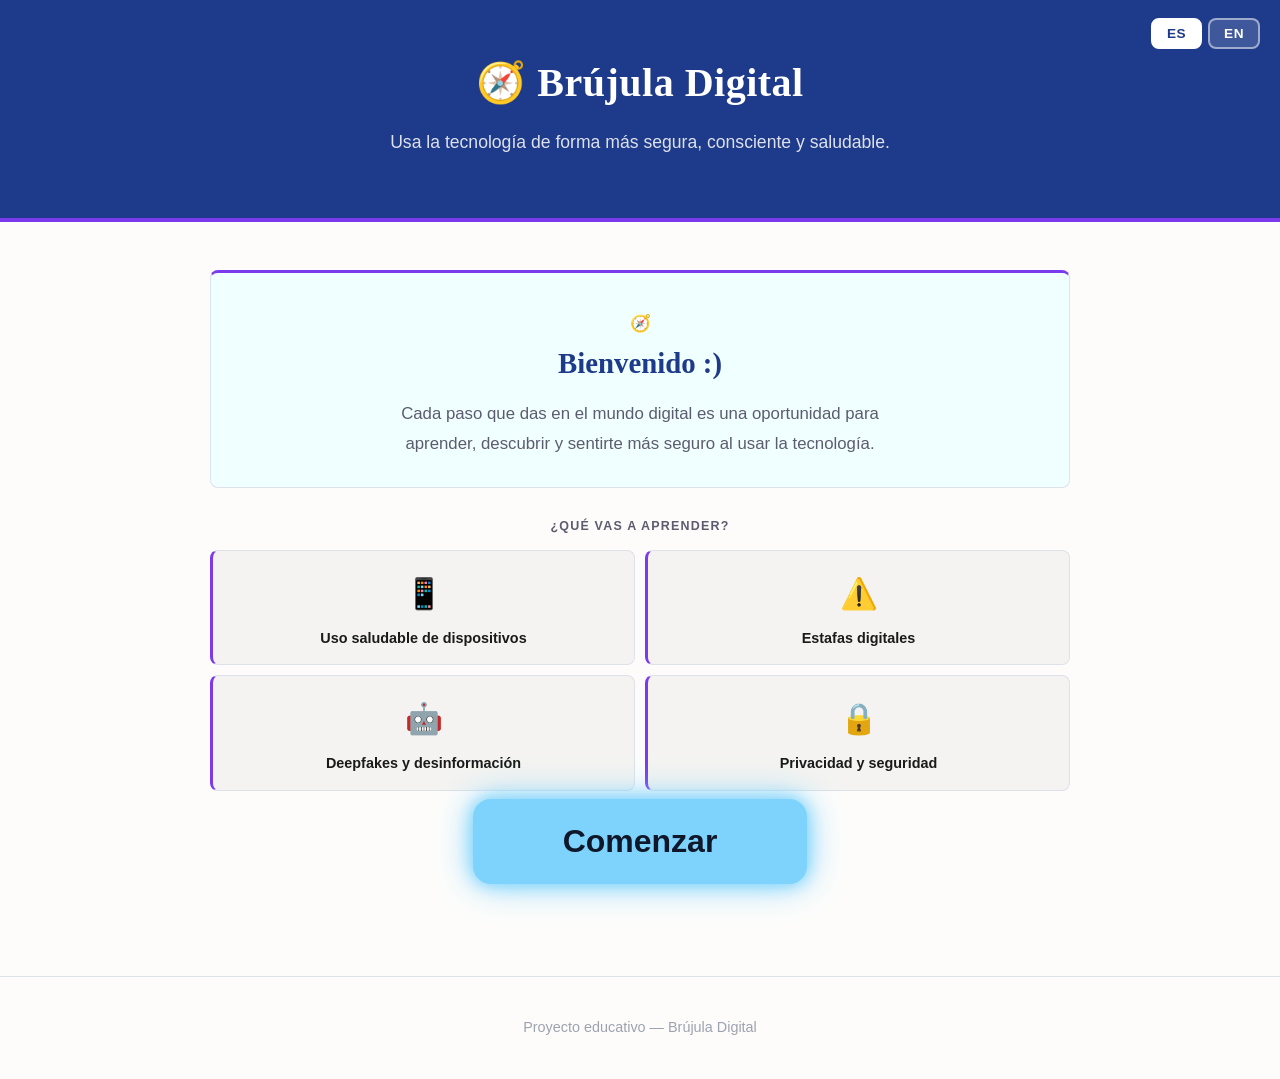
==== docs/index.html @ 6f1f46f0 "commit changes" ====
<!DOCTYPE html>
<html lang="es">
<head>
  <meta charset="UTF-8">
  <meta name="viewport" content="width=device-width, initial-scale=1.0">
  <title>Brújula Digital</title>
  <link rel="stylesheet" href="style.css">
</head>
<body>

<header class="header">
  <div class="language-switcher">
  <button class="lang-btn lang-activo"
          data-lang="es"
          onclick="setLanguage('es')">
    ES
  </button>

  <button class="lang-btn"
          data-lang="en"
          onclick="setLanguage('en')">
    EN
  </button>
  </div>
  <h1 data-i18n="header.titulo">🧭 Brújula Digital</h1>
  <p data-i18n="header.subtitulo">Usa la tecnología de forma más segura, consciente y saludable.</p>
</header>

<main class="container">

  <!-- INICIO -->
  <section id="home">
    <div class="home-hero">
      <!-- JUAN SOSTENIENDO LA BRUJULA -->
      <div class="home-juan-wrapper">
        <div class="home-brujula-gigante">🧭</div>
        <div class="home-juan">
          <div class="home-juan-head"></div>
          <div class="home-juan-body"></div>
          <div class="home-juan-arm home-juan-arm-left"></div>
          <div class="home-juan-arm home-juan-arm-right"></div>
          <div class="home-juan-leg home-juan-leg-left"></div>
          <div class="home-juan-leg home-juan-leg-right"></div>
        </div>
      </div>
      <h2 data-i18n="home.titulo" class="home-titulo">Bienvenido :)</h2>
      <p data-i18n="home.descripcion" class="home-descripcion">Cada paso que das en el mundo digital es una oportunidad para aprender, descubrir y sentirte más seguro al usar la tecnología.</p>
    </div>

    <p data-i18n="home.modulos.titulo" class="home-modulos-titulo">¿Qué vas a aprender?</p>
    <div class="home-modulos-grid">
      <div class="home-modulo-card" onclick="showSection('modulo-salud')">
        <div class="home-modulo-icono">📱</div>
        <div class="home-modulo-nombre" data-i18n="modulos.salud">Uso saludable de dispositivos</div>
      </div>
      <div class="home-modulo-card" onclick="showSection('modulo-estafas')">
        <div class="home-modulo-icono">⚠️</div>
        <div class="home-modulo-nombre" data-i18n="modulos.estafas">Estafas digitales</div>
      </div>
      <div class="home-modulo-card" onclick="showSection('modulo-deepfakes')">
        <div class="home-modulo-icono">🤖</div>
        <div class="home-modulo-nombre" data-i18n="modulos.deepfakes">Deepfakes y desinformación</div>
      </div>
      <div class="home-modulo-card" onclick="showSection('modulo-privacidad')">
        <div class="home-modulo-icono">🔒</div>
        <div class="home-modulo-nombre" data-i18n="modulos.privacidad">Privacidad y seguridad</div>
      </div>
    </div>

    <div style="display: flex; justify-content: center; margin-top: 8px;">
      <button class="btn" data-i18n="home.btn" onclick="showSection('modulos')" style="width: auto; min-width: 260px;">Comenzar</button>
    </div>
  </section>

  <!-- MODULOS -->
  <section id="modulos" style="display:none">
    <h2 data-i18n="modulos.titulo" style="color: var(--blue);">Módulos</h2>
    <div class="module-card" onclick="showSection('modulo-salud')" data-i18n="modulos.salud">📱 Uso saludable de dispositivos</div>
    <div class="module-card" onclick="showSection('modulo-estafas')" data-i18n="modulos.estafas">⚠️ Estafas digitales</div>
    <div class="module-card" onclick="showSection('modulo-deepfakes')" data-i18n="modulos.deepfakes">🤖 Deepfakes y desinformación</div>
    <div class="module-card" onclick="showSection('modulo-privacidad')" data-i18n="modulos.privacidad">🔒 Privacidad y seguridad</div>
  </section>

  <!--INTRO MODULO 1 -->
  <section id="modulo-salud" style="display:none">
    <div class="intro">
      <h2 data-i18n="modulo-salud.consejos.titulo" style="text-align: center">📱 Uso saludable de dispositivos</h2>
      <p data-i18n="modulo-salud.consejos.descripcion">La tecnología puede ser una herramienta poderosa para aprender, comunicarnos y descubrir nuevas oportunidades. Sin embargo, también es importante aprender a usarla con equilibrio, ya que un uso excesivo puede afectar nuestra salud y bienestar. A continuación, encontrarás algunos consejos sencillos que pueden ayudarte a desarrollar hábitos más saludables al usar la tecnología.</p>
<div class="consejo-card">
  <div class="consejo-texto">
    <h4 style="text-align: center;"><span class="subtitle2"><span class="highlight2" data-i18n="titulo.consejo1">Regla 20-20-20</span></span></h4>
    <p data-i18n="descripcion1.consejo1">¿Alguna vez has sentido los ojos cansados o resecos después de usar el celular por mucho tiempo?</p>
    <p data-i18n="descripcion2.consejo1">Nuestros ojos también necesitan descansar. Cada 20 minutos, mira algo que esté a unos 6 metros de distancia durante 20 segundos. Este pequeño hábito puede ayudar a reducir la fatiga visual.</p>
  </div>
  <div class="consejo-emoji">👓</div>
</div>

<div class="consejo-card">
  <div class="consejo-texto">
    <h4 style="text-align: center;"><span class="subtitle2"><span class="highlight2" data-i18n="titulo.consejo2">Modo nocturno</span></span></h4>
    <p data-i18n="descripcion1.consejo2">¿Te ha pasado que te cuesta dormir después de usar el teléfono por la noche?</p>
    <p data-i18n="descripcion2.consejo2">La luz azul de las pantallas puede interferir con el sueño. Intenta activar el modo nocturno o la luz cálida después de las 7:00 p. m.</p>
  </div>
  <div class="consejo-emoji">🌙</div>
</div>

<div class="consejo-card">
  <div class="consejo-texto">
    <h4 style="text-align: center;"><span class="subtitle2"><span class="highlight2" data-i18n="titulo.consejo3">Zona sin pantallas</span></span></h4>
    <p data-i18n="descripcion1.consejo3">¿Cuántas veces has mirado el celular durante una comida o justo antes de dormir?</p>
    <p data-i18n="descripcion2.consejo3">A veces, dejar el celular a un lado también hace bien. Aprovecha esos momentos para descansar, conversar o disfrutar del tiempo con las personas que te rodean.</p>
  </div>
  <div class="consejo-emoji">📵</div>
</div>

<div class="consejo-card">
  <div class="consejo-texto">
    <h4 style="text-align: center;"><span class="subtitle2"><span class="highlight2" data-i18n="titulo.consejo4">Postura</span></span></h4>
    <p data-i18n="descripcion1.consejo4">¿Alguna vez has sentido tensión o dolor en el cuello después de usar el teléfono?</p>
    <p data-i18n="descripcion2.consejo4">Muchas veces se debe a la postura. Procura sostener el dispositivo a la altura de los ojos para evitar molestias en el cuello y la espalda.</p>
  </div>
  <div class="consejo-emoji">🧍</div>
</div>
      <div style="background: #EFF6FF; border-radius: 12px; padding: 20px; margin-top: 24px; border-left: 4px solid var(--blue);">
        <h3 style="margin-top: 0;"data-i18n="modulos-meta">🎯 Meta del módulo</h3>
     <p data-i18n="modulo-salud.meta.descripcion">Descubrir cómo pequeños cambios en nuestros hábitos digitales pueden ayudarnos a disfrutar la tecnología de una manera más equilibrada, saludable y consciente. 🧭💙</p>
     </div>
   <div style="text-align: center;">
   <button class="btn" data-i18n="modulos-boton.empecemos" onclick="showSection('leccion-salud')" style="width: auto; min-width: 250px;">🚀 Empecemos</button>
</div> 
    </div>
  </section>

  <!-- LECCION MODULO 1 -->
  <section id="leccion-salud" style="display:none">
    <div class="progreso-modulo">
      <div class="progreso-pasos">
        <div class="progreso-paso activo"><span>1</span><p data-i18n="modulos.salud-corto">Salud digital</p></div>
        <div class="progreso-linea"></div>
        <div class="progreso-paso"><span>2</span><p data-i18n="modulos.estafas-corto">Estafas</p></div>
        <div class="progreso-linea"></div>
        <div class="progreso-paso"><span>3</span><p data-i18n="modulos.deepfakes-corto">Deepfakes</p></div>
        <div class="progreso-linea"></div>
        <div class="progreso-paso"><span>4</span><p data-i18n="modulos.privacidad-corto">Privacidad</p></div>
      </div>
    </div>
    <div class="intro">
      <span class="video-label">VIDEO</span>
        <p data-i18n="modulo-salud.video.descripcion"> Antes de continuar, mira este breve video sobre el uso de la tecnología:</p>
      <div class="video-container">
        <iframe src="https://www.youtube.com/embed/wqQ0L8LKuh4?si=8RIyOmY3HJELRznG"
          title="Uso saludable de la tecnología"
          frameborder="0"
          allow="accelerometer; autoplay; clipboard-write; encrypted-media; gyroscope; picture-in-picture; web-share"
          referrerpolicy="strict-origin-when-cross-origin"
          allowfullscreen></iframe>
      </div>
      <h2 data-i18n="modulo-salud.titulo" style="text-align:center"> ¿Por qué es importante cuidar el tiempo en pantalla? </h2>
      <p data-i18n="modulo-salud.descripcion">Nuestro tiempo es valioso. Cada momento que pasamos frente a una pantalla es un <span class = highlight5>momento que también podríamos dedicar a descansar, realizar actividad física, conversar con nuestra familia o simplemente disfrutar</span> de lo que sucede a nuestro alrededor.</p>
      <p data-i18n="modulo-salud.descripcion2">¿Esto significa que la tecnología es mala? No. La tecnología puede ser una herramienta increíble para aprender, entretenernos y mantenernos conectados. Pero, como una espada de doble filo, su impacto depende de cómo la usamos.</p>
      <p data-i18n="modulo-salud.descripcion3">Pasar demasiado tiempo frente a una pantalla puede afectar:</p>
      <ul>

  <div class="impact-list">

  <div class="impact-item">
    <div class="impact-icon">1</div>
      <h3 data-i18n="modulo-salud.list.item1"><span class="subtitle">El sueño:</span></h3>
      <p data-i18n="modulo-salud.descripcion.item1">Usar pantallas hasta muy tarde puede hacer que nos cueste más dormir.</p>
    </div>

    <div class="impact-item">
      <div class  = "impact-icon">2</div>
      <h3 data-i18n="modulo-salud.list.item2"><span class="subtitle">La actividad física:</span></h3>
      <p data-i18n="modulo-salud.descripcion.item2">A veces pasamos horas sentados sin darnos cuenta.</p>
    </div>

    <div class="impact-item">
      <div class  = "impact-icon">3</div>
      <h3 data-i18n="modulo-salud.list.item3"> <span class="subtitle">El bienestar emocional:</span></h3>
      <p data-i18n="modulo-salud.descripcion.item3">Estar constantemente conectados o recibir demasiada información puede hacernos sentir agotados o estresados.</p>
    </div>
  </div>

      <p data-i18n="modulo-salud.descripcion4"><span class="highlight5">No se trata de dejar de usar la tecnología, sino de aprender a utilizarla de una forma que beneficie nuestra salud y nuestro bienestar.</span> Con pequeños cambios en nuestros hábitos podemos disfrutar de sus beneficios sin dejar de cuidar nuestro cuerpo y nuestra mente.</p>
      <button class="fuente-btn" onclick="mostrarFuente('fuente-salud')"><span data-i18n="modulos-fuente.titulo"> ℹ️ ¿Te interesa saber más?</span></button>
<div id="fuente-salud" class="fuente-contenido" style="display: none;">
   <p data-i18n="modulo-salud.fuente.descripcion">La Comisión Europea comparte información sobre cómo el exceso de tiempo frente a las pantallas puede afectar nuestra salud:</p>
    <a href="https://health.ec.europa.eu/inthistogether/healthy-screentime_es" target="_blank" rel="noopener noreferrer" class="fuente-link" data-i18n="modulo-salud.fuente.link"> 🔗 Ver más — Comisión Europea </a>
</div>
      <div class="separador-seccion"><span>🧭</span></div>

<!-- ACTIVIDAD MODULO 1 -->
<div style="text-align: center;">
<h2 data-i18n="modulos-titulo.actividad"><span class="subtitle2">Actividad</span></h2>
<p data-i18n="modulo-salud.actividad.descripcion">Después de pasar un tiempo usando el computador, Juan decidió salir a caminar para descansar su vista y mover el cuerpo. Responde correctamente las preguntas para ayudarlo a completar su recorrido.</p>
</div>
<div id="game">

    <div id="camino">

      <div style="position:absolute; top:10px; right:20px; font-size:36px;">☀️</div>
      <div id="paisaje1"> <div class="nube" style="top:8px; left:60px; transform:scale(1.1)"></div> <div class="nube" style="top:22px; left:260px; transform:scale(0.8)"></div> <div class="nube" style="top:18px; left:460px; transform:scale(1.3)"></div> <div class="nube" style="top:18px; left:680px; transform:scale(0.9)"></div> </div>
      <div id="paisaje2">🌳 <span style="font-size:16px">🌼</span> 🌳 🌳 <span style="font-size:14px">🌻</span> 🌳 <span style="font-size:16px">🌼</span> 🌳 🌳 <span style="font-size:14px">🌻</span> 🌳 <span style="font-size:16px">🌼</span> 🌳 🌳</div>

        <div id="juan">

            <div class="head"></div>

            <div class="body"></div>

            <div class="arm left-arm"></div>

            <div class="arm right-arm"></div>

            <div class="leg left-leg"></div>

            <div class="leg right-leg"></div>

        </div>

        <div id="juan-dialogo">¡Auch! 😣</div>

        <div id="meta-casa">🏠</div>


    </div>
    <div id="suelo"></div>
    <div id="actividad-pregunta-container"></div>

    <div style="display: flex; justify-content: center;">
  <button class="btn" id="btn-iniciar-actividad" data-i18n="modulo-salud.boton.actividad" onclick="iniciarActividad()" style="width: auto; min-width: 250px;">🚶 Iniciar actividad</button>
</div>

</div>

<div id="actividad-mensaje-final" style="display:none; background:#F0FDF4; border-radius:12px; padding:20px; margin-top:20px; border-left:4px solid var(--green);">
  <h3 data-i18n="modulo-salud.mensaje.final1">🎉 ¡Excelente!</h3>
  <p data-i18n="modulo-salud.mensaje.final2">Gracias a tus respuestas, Juan pudo terminar su caminata. Recuerda que levantarte unos minutos, caminar o estirarte después de usar dispositivos electrónicos también ayuda a cuidar tu salud y descansar la vista.</p>
</div>

<div id="actividad-mensaje-fallo" style="display:none; background:#FFF5F5; border-radius:12px; padding:20px; margin-top:20px; border-left:4px solid var(--red);">
  <h3 data-i18n="modulo-salud.mensaje.fallo">😓 Juan no pudo completar su caminata</h3>
  <p data-i18n="modulo-salud.mensaje.fallo2">Tuvo demasiados tropiezos en el camino. ¡Pero no te preocupes! Puedes intentarlo de nuevo y ayudarlo a llegar a casa.</p>
  <div style="display: flex; justify-content: center;">
    <button class="btn" data-i18n="modulo-salud.boton.reiniciar" onclick="reiniciarActividad()" style="width: auto; min-width: 250px;">🔄 Intentar de nuevo</button>
  </div>
</div>

<!-- QUIZ MODULO 1 -->
      <div class="separador-seccion"><span>🧭</span></div>
      <div style="text-align: center">
      <h2 data-i18n="modulo-salud.titulo.quiz"> <span class="subtitle2"> Pon a prueba lo que aprendiste</span> </h2>
      </div>
      <div id="quiz-container"></div>
      <div style="display: flex; justify-content: center; margin-top: 20px;">
        <button class="btn" data-i18n="modulos-boton-resultado" onclick="mostrarPuntajeSalud()" id="btn-resultado" style="display:none; width: auto;">Ver mi resultado 🎯</button>
      </div>
      <div id="resultado-final" style="display:none;"></div>
      <div style="display: flex; justify-content: space-between; align-items: center; margin-top: 20px; flex-wrap: wrap; gap: 10px;">
        <button class="btn btn-secondary" data-i18n="modulos-boton-inicio" onclick="goHome()">← Volver al inicio</button>
        <button class="btn" data-i18n="modulos-boton-siguiente" onclick="showSection('modulo-estafas')">Siguiente módulo →</button>
      </div>
    </div>
  </section>

  <!-- INTRO MODULO 2 -->
  <section id="modulo-estafas" style="display:none">
    <div class="intro">
      <h2 data-i18n="modulo-estafas.consejos.titulo" style="text-align:center">⚠️ Estafas digitales</h2>
      <p data-i18n="modulo-estafas.consejos.descripcion">Hoy en día es muy común recibir mensajes por WhatsApp, correo electrónico o llamadas de personas que intentan engañarnos. Aprender a reconocer estas situaciones nos ayuda a proteger nuestra información, nuestro dinero y a navegar por internet con mayor tranquilidad. A continuación, encontrarás algunos consejos sencillos que pueden ayudarte a reconocer las estafas y protegerte de posibles engaños en internet.</p>
      

        <div class="consejo-card">
        <div class="consejo-texto">
          <h4 style="text-align: center;"><span class="subtitle2"><span class="highlight2" data-i18n="titulo-estafas.consejo1" >Desconfia de la urgencia</span></span></h4>
          <p data-i18n="descripcion1-estafas.consejo1">¿Alguna vez has recibido un mensaje diciendo que tu cuenta será bloqueada si no actúas de inmediato?</p>
          <p data-i18n="descripcion2-estafas.consejo1">Ese tipo de mensajes buscan generar miedo o urgencia para que tomemos decisiones sin pensar. Si recibes un aviso así, detente unos segundos y verifica la información antes de actuar.</p>
          </div>
          <div class="consejo-emoji">⏳</div>
        </div>

      <div class="consejo-card">
        <div class="consejo-texto">
          <h4 style="text-align: center;"><span class="subtitle2"><span class="highlight2" data-i18n="titulo-estafas.consejo2">Nunca compartas datos personales</span></span></h4>
          <p data-i18n="descripcion1-estafas.consejo2">¿Te han pedido alguna vez una contraseña o un código por mensaje o llamada?</p>
          <p data-i18n="descripcion2-estafas.consejo2">Ningún banco ni entidad confiable te pedirá esa información por esos medios. Si alguien lo hace, lo mejor es no responder y verificar directamente con la institución.</p>
        </div>
          <div class="consejo-emoji">🔐</div>
      </div>

    <div class="consejo-card">
      <div class="consejo-texto">
       <h4 style="text-align:center"><span class="subtitle2"><span class="highlight2" data-i18n="titulo-estafas.consejo3">Verifica antes de hacer click</span></span></h4>
       <p data-i18n="descripcion1-estafas.consejo3">¿Recibiste un enlace inesperado por WhatsApp o correo?</p>
       <p data-i18n="descripcion2-estafas.consejo3">Antes de abrirlo, pregúntate si esperabas ese mensaje y si conoces realmente a quien lo envió. Si tienes dudas, es mejor no hacer clic.</p>
      </div>
      <div class="consejo-emoji">🔍</div>
    </div>

  <div class="consejo-card">
  <div class="consejo-texto">
    <h4 style="text-align: center;"><span class="subtitle2"><span class="highlight2" data-i18n="titulo-estafas.consejo4">Llama directamente</span></span></h4>
    <p data-i18n="descripcion1-estafas.consejo4">¿Recibiste una llamada de alguien que dice ser de tu banco o de una institución?</p>
    <p data-i18n="descripcion2-estafas.consejo4">No te apresures a responder. Lo más seguro es comunicarte tú mismo usando el número oficial que aparece en la página web o en tus documentos.</p>
  </div>
    <div class="consejo-emoji">📞</div>
  </div>

  <div style="background: #EFF6FF; border-radius: 12px; padding: 20px; margin-top: 24px; border-left: 4px solid var(--blue);">
        <h3 style="margin-top: 0;" data-i18n="modulos-meta">🎯 Meta del módulo</h3>
      <p data-i18n="modulo-estafas.meta.descripcion">Reconocer las señales más comunes de una estafa digital para proteger nuestra información y navegar con mayor seguridad.</p>
  </div>
      <div style="text-align: center;">
   <button class="btn" data-i18n="modulos-boton.empecemos" onclick="showSection('leccion-estafas')" style="width: auto; min-width: 250px;">🚀 Empecemos</button>
     </div> 
    </div>
  </section>

  <!-- LECCION MODULO 2 -->
  <section id="leccion-estafas" style="display:none">
    <div class="progreso-modulo">
      <div class="progreso-pasos">
        <div class="progreso-paso completado"><span>1</span><p data-i18n="modulos.salud-corto">Salud digital</p></div>
        <div class="progreso-linea completada"></div>
        <div class="progreso-paso activo"><span>2</span><p data-i18n="modulos.estafas-corto">Estafas</p></div>
        <div class="progreso-linea"></div>
        <div class="progreso-paso"><span>3</span><p data-i18n="modulos.deepfakes-corto">Deepfakes</p></div>
        <div class="progreso-linea"></div>
        <div class="progreso-paso"><span>4</span><p data-i18n="modulos.privacidad-corto">Privacidad</p></div>
      </div>
    </div>
    <div class="intro">
      <span class="video-label">VIDEO</span>
      <p data-i18n="modulo-estafas.video.descripcion">Antes de continuar, mira este breve video sobre estafas digitales:</p>
      <div class="video-container">
        <iframe src="https://www.youtube.com/embed/ZqhCvKTK98U?si=CCe5GijveqKE_iSP" title="YouTube video player" frameborder="0" allow="accelerometer; autoplay; clipboard-write; encrypted-media; gyroscope; picture-in-picture; web-share" referrerpolicy="strict-origin-when-cross-origin" allowfullscreen></iframe>
      </div>
      <h2 data-i18n="modulo-estafas.titulo" style="text-align:center">¿Cómo reconocer una estafa digital?</h2>
      <p data-i18n="modulo-estafas.descripcion">Cada día aparecen nuevas formas de estafa en internet. Aunque cambian constantemente, la mayoría tienen algo en común: <span class="highlight5">buscan que actuemos rápidamente, sin detenernos a pensar o verificar la información.</span></p>
      <h3 data-i18n="modulo-estafas.tipos">Tipos de estafas más comunes:</h3>
      <ul class="lista-brujula">
        <li data-i18n="modulo-estafas.list.item1"><span class="subtitle">Phishing:</span> Correos o mensajes que imitan a tu banco o a una empresa conocida para robarte datos.</li>
        <li data-i18n="modulo-estafas.list.item2"><span class="subtitle">Llamadas falsas:</span> Alguien dice ser del banco o del gobierno y te pide información urgente.</li>
        <li data-i18n="modulo-estafas.list.item3"><span class="subtitle">"Ganaste un premio":</span> Te dicen que ganaste algo pero necesitas pagar para recibirlo. Nadie regala nada así.</li>
        <li data-i18n="modulo-estafas.list.item4"><span class="subtitle">Estafa del familiar:</span> Alguien finge ser un familiar en apuros y pide dinero urgente.</li>
        <li data-i18n="modulo-estafas.list.item5"><span class="subtitle">Enlaces falsos:</span> Links que parecen reales pero te llevan a páginas falsas que roban tus datos.</li>
      </ul>
      <p data-i18n="modulo-estafas.descripcion2">Aunque las estafas pueden presentarse de muchas formas, <span class= "highlight5">la mayoría comparten algunas señales que pueden ayudarnos a identificarlas.</span> Conocerlas es el primer paso para actuar con mayor seguridad.</p>
      
    <div class="impact-item">
      <div class="impact-icon">1</div>
      <p data-i18n="modulo-estafas.list2.item1">El mensaje crea <span class=" highlight5">miedo o urgencia innecesaria</span></p>
    </div>

    <div class="impact-item">
      <div class  = "impact-icon">2</div>
      <p data-i18n="modulo-estafas.list2.item2">Te piden <span class="highlight5">datos personales</span>, contraseñas o dinero</p>
    </div>

    <div class="impact-item">
      <div class  = "impact-icon">3</div>
        <p data-i18n="modulo-estafas.list2.item3">El remitente tiene un <span class="highlight5">nombre extraño</span> o dirección de correo desconocida</p>
    </div>

    <div class="impact-item">
      <div class  = "impact-icon">4</div>
        <p data-i18n="modulo-estafas.list2.item4">Hay <span class="highlight5">errores de ortografía</span> o el mensaje se ve <span class="highlight5">mal redactado</span></p>
    </div>
    <div class="impact-item">
      <div class  = "impact-icon">5</div>
        <p data-i18n="modulo-estafas.list2.item5">Te ofrecen algo <span class="highlight5">demasiado bueno para ser verdad</span></p>
    </div>
      <p data-i18n="modulo-estafas.recuerda"><strong>Recuerda:</strong> Tomarte unos segundos para verificar un mensaje puede evitar muchos problemas. Ante cualquier duda, es mejor confirmar la información antes de compartir datos personales o realizar un pago.</p>
      <button class="fuente-btn" onclick="mostrarFuente('fuente-estafas')"><span data-i18n="modulos-fuente.titulo"> ℹ️ ¿Te interesa saber más?</span></button>
      <div id="fuente-estafas" class="fuente-contenido" style="display: none;">
      <p data-i18n="modulo-estafas.fuente.descripcion">La Oficina de Seguridad del Internauta explica cómo protegerse del phishing:</p>
        <a href="https://www.osi.es/es/phishing" target="_blank" rel="noopener noreferrer" style="color: var(--blue); font-size: 1rem;" data-i18n="modulo-estafas.fuente.link">🔗 Ver fuente oficial (OSI - Oficina de Seguridad del Internauta)</a>
      </div>
      <div class="separador-seccion"><span>🧭</span></div>

  <!-- ACTIVIDAD MODULO 2 -->
<div style="text-align: center;">
<h2 data-i18n="modulos-titulo.actividad"><span class="subtitle2">Actividad  </span></h2>
<p data-i18n="modulo-estafas.actividad.descripcion">Juan ha recibido varios mensajes hoy. Ayúdalo a identificar cuáles son estafas y cuáles son legítimos.</p>
</div>
<div id="game-estafas">
  <div id="escena-cuarto">
    <div id="cuarto-fondo">
      <div id="ventana">
        <div class="cortina cortina-izquierda"></div>
        <div class="cortina cortina-derecha"></div>
        <div id="ventana-cielo">🏞️</div>
      </div>
      <div id="mesa"></div>
      <div id="lampara">💡</div>
      <div id="cama">🛏️</div>
      <div id="piso"></div>
      <div class="cuadro cuadro1"></div>
      <div class="cuadro cuadro2"></div>

    </div>
    <div id="juan-estafas">
      <div class="head"></div>
      <div class="body"></div>
      <div class="arm left-arm"></div>
      <div class="arm right-arm"></div>
      <div class="leg left-leg"></div>
      <div class="leg right-leg"></div>
      <div id="juan-dialogo-estafas"></div>
    </div>
    <div id="telefono-cuarto">
      <div id="telefono-pantalla-off"></div>
      <div id="notificacion-ping">📩</div>
    </div>
    <div id="btn-iniciar-estafas-container" style="position:absolute; bottom:16px; left:50%; transform:translateX(-50%);">
      <button class="btn" id="btn-iniciar-estafas" data-i18n="modulo-estafas.actividad.boton.iniciar" onclick="iniciarActividadEstafas()" style="width:auto; min-width:220px;">📱 Ver mensajes de Juan</button>
    </div>
  </div>

  <div id="escena-telefono" style="display:none;">
    <div id="telefono-frame">
      <div id="telefono-header">
        <div id="telefono-status">
          <span>📶</span><span>🔋</span>
        </div>
        <div id="telefono-app-header">
          <span id="telefono-icono-app"></span>
          <span id="telefono-contacto"></span>
        </div>
      </div>
      <div id="telefono-chat">
        <div id="burbuja-mensaje"></div>
        <div id="telefono-hora"></div>
      </div>
    </div>
    <div id="estafas-pregunta-container"></div>
    <div id="estafas-feedback-container" style="display:none;"></div>
  </div>
</div>

<div id="estafas-mensaje-final" style="display:none; background:#F0FDF4; border-radius:12px; padding:20px; margin-top:20px; border-left:4px solid var(--green);">
  <h3 data-i18n="actividad-estafas.mensaje.final1">🎉 ¡Bien hecho!</h3>
  <p data-i18n="actividad-estafas.mensaje.final">Juan pudo identificar los mensajes gracias a tu ayuda. Recuerda: ante cualquier mensaje sospechoso, lo mejor es no hacer clic, no compartir datos y verificar directamente con la fuente oficial.</p>
</div>
<div id="estafas-mensaje-fallo" style="display:none; background:#FFF5F5; border-radius:12px; padding:20px; margin-top:20px; border-left:4px solid var(--red);">
  <h3 data-i18n="actividad-estafas.mensaje.fallo">😓 Juan tuvo algunos tropiezos</h3>
  <p data-i18n="actividad-estafas.mensaje.fallo2">No te preocupes, reconocer una estafa no siempre es fácil. ¡Inténtalo de nuevo!</p>
  <div style="display:flex; justify-content:center;">
    <button class="btn" data-i18n="actividad-estafas.reiniciar" onclick="reiniciarActividadEstafas()" style="width:auto; min-width:250px;">🔄 Intentar de nuevo</button>
  </div>
</div>

      <div class="separador-seccion"><span>🧭</span></div>

  <!--QUIZ !-->
      <div style="text-align: center;">
      <h2 data-i18n="quiz-estafas.titulo"><span class="subtitle2">¿Es estafa o no?</span></h2>
      </div>
      <div id="quiz-container-estafas"></div>
      <div style="display: flex; justify-content: center; margin-top: 20px;">
        <button class="btn" data-i18n="modulos-boton-resultado" onclick="mostrarPuntajeEstafas()" id="btn-resultado-estafas" style="display:none; width: auto;">Ver mi resultado 🎯</button>
      </div>
      <div id="resultado-final-estafas" style="display:none;"></div>
      <div style="display: flex; justify-content: space-between; align-items: center; margin-top: 20px; flex-wrap: wrap; gap: 10px;">
        <button class="btn btn-secondary" data-i18n="modulos-boton-inicio" onclick="goHome()">← Volver al inicio</button>
        <button class="btn" data-i18n="modulos-boton-siguiente" onclick="showSection('modulo-deepfakes')">Siguiente módulo →</button>
      </div>
    </div>
  </section>

  <!-- INTRO MODULO 3 -->
  <section id="modulo-deepfakes" style="display:none">
    <div class="intro">
      <h2 style="text-align: center;" data-i18n="modulo-deepfakes.consejos.titulo">🤖 Deepfakes y desinformación</h2>
      <p data-i18n="modulo-deepfakes.consejos.descripcion">Hoy en día, internet nos permite acceder a una enorme cantidad de información, imágenes y videos en cuestión de segundos. Sin embargo, no todo lo que vemos es verdadero. Aprender a reconocer información falsa y contenidos creados con inteligencia artificial nos ayudará a navegar con mayor seguridad y confianza.</p>

      <div class="consejo-card">
      <div class="consejo-texto">
       <h4 style="text-align: center;"><span class="subtitle2"><span class="highlight2" data-i18n="titulo-deepfakes.consejo1">Verifica la fuente</span></span></h4>
       <p data-i18n="descripcion1-deepfakes.consejo1">¿Alguna vez has visto una noticia sorprendente en redes sociales o por WhatsApp?</p>
       <p data-i18n="descripcion2-deepfakes.consejo1">Antes de creerla o compartirla, revisa quién la publicó. Es más confiable si proviene de un medio de comunicación reconocido o de una institución oficial.</p>
      </div>
      <div class="consejo-emoji">🔍</div>
    </div>

    <div class="consejo-card">
      <div class="consejo-texto">
       <h4 style="text-align: center;"><span class="subtitle2"><span class="highlight2" data-i18n="titulo-deepfakes.consejo2">No compartas de inmediato</span></span></h4>
       <p data-i18n="descripcion1-deepfakes.consejo2">¿Te ha pasado que recibes un mensaje y quieres reenviarlo enseguida?</p>
       <p data-i18n="descripcion2-deepfakes.consejo2">Tómate unos segundos para verificar si la información es verdadera. Compartir una noticia falsa, aunque sea sin intención, puede contribuir a la desinformación.</p>
      </div>
      <div class="consejo-emoji">🤔</div>
    </div>

    <div class="consejo-card">
      <div class="consejo-texto">
       <h4 style="text-align: center;"><span class="subtitle2"><span class="highlight2" data-i18n="titulo-deepfakes.consejo3">No todo lo que ves es real</span></span></h4>
       <p data-i18n="descripcion1-deepfakes.consejo3">¿Sabías que hoy es posible crear imágenes, videos y audios muy realistas con inteligencia artificial?</p>
       <p data-i18n="descripcion2-deepfakes.consejo3">Si un contenido te parece muy sorprendente o extraño, busca otras fuentes antes de creer que es verdadero.</p>
      </div>
      <div class="consejo-emoji">🎭</div>
    </div>

    <div class="consejo-card">
      <div class="consejo-texto">
       <h4 style="text-align: center;"><span class="subtitle2"><span class="highlight2" data-i18n="titulo-deepfakes.consejo4">Desconfía de lo demasiado impactante</span></span></h4>
       <p data-i18n="descripcion1-deepfakes.consejo4">¿Has visto una noticia que parece increíble o provoca una reacción muy fuerte?</p>
       <p data-i18n="descripcion2-deepfakes.consejo4">Muchas veces los contenidos falsos buscan sorprendernos o hacernos reaccionar rápidamente. Si algo parece demasiado bueno, demasiado malo o demasiado increíble, verifica la información antes de compartirla.</p>
      </div>
      <div class="consejo-emoji">⚠️</div>
    </div>

      <div style="background: #EFF6FF; border-radius: 12px; padding: 20px; margin-top: 24px; border-left: 4px solid var(--blue);">
        <h3 style="margin-top: 0;" data-i18n="modulos-meta">🎯 Meta del módulo</h3>
      <p data-i18n="modulo-deepfakes.meta.descripcion">Aprender a identificar información falsa y reconocer cómo los deepfakes pueden utilizarse para engañar, desarrollando el hábito de verificar antes de creer o compartir un contenido.</p>
  </div>
   <div style="text-align: center;">
   <button class="btn" onclick="showSection('leccion-deepfakes')" data-i18n="modulos-boton.empecemos" style="width: auto; min-width: 250px;">🚀 Empecemos</button>
     </div> 
  </div>
  </section>

  <!-- LECCION MODULO 3 -->
  <section id="leccion-deepfakes" style="display:none">
    <div class="progreso-modulo">
      <div class="progreso-pasos">
        <div class="progreso-paso completado"><span>1</span><p data-i18n="modulos.salud-corto">Salud digital</p></div>
        <div class="progreso-linea completada"></div>
        <div class="progreso-paso completado"><span>2</span><p data-i18n="modulos.estafas-corto">Estafas</p></div>
        <div class="progreso-linea completada"></div>
        <div class="progreso-paso activo"><span>3</span><p data-i18n="modulos.deepfakes-corto">Deepfakes</p></div>
        <div class="progreso-linea"></div>
        <div class="progreso-paso"><span>4</span><p data-i18n="modulos.privacidad-corto">Privacidad</p></div>
      </div>
    </div>
    <div class="intro">
      <span class="video-label">VIDEO</span>
      <p data-i18n="modulo-deepfakes.video.descripcion">Antes de continuar, mira este breve video sobre la desinformación y los deepfakes:</p>
      <div class="video-container">
      <iframe width="560" height="315" src="https://www.youtube.com/embed/G29kYRBRiPk?si=ThHPMCeKT2FS3GE8" title="YouTube video player" frameborder="0" allow="accelerometer; autoplay; clipboard-write; encrypted-media; gyroscope; picture-in-picture; web-share" referrerpolicy="strict-origin-when-cross-origin" allowfullscreen></iframe>
    </div>
    <h2 data-i18n="modulo-deepfakes.titulo" style="text-align: center;">¿Cómo reconocer la desinformación y los deepfakes?</h2>
    <p data-i18n="modulo-deepfakes.descripcion">Internet nos permite aprender cosas nuevas, mantenernos informados y comunicarnos con personas de todo el mundo. Sin embargo, no todo lo que vemos o leemos en internet es verdadero. <span class="highlight5">Algunas publicaciones pueden contener información falsa o haber sido modificadas para confundir a las personas.</span></p>
    <p data-i18n="modulo-deepfakes.descripcion2">¿Esto significa que no podemos confiar en nada de lo que vemos en internet? No. La mayoría del contenido que encontramos es auténtico, pero es importante desarrollar el hábito de verificar la información antes de creerla o compartirla.</p>
    <p data-i18n="modulo-deepfakes.descripcion3">Uno de los ejemplos más conocidos de este tipo de contenido son los <span class="highlight">deepfakes</span>. Se trata de imágenes, videos o audios creados o modificados con inteligencia artificial para que parezcan reales. En algunos casos se utilizan con fines de entretenimiento, pero también pueden emplearse para difundir información falsa o hacer creer que una persona dijo o hizo algo que nunca ocurrió.</p>
    <h3 data-i18n="modulo-deepfakes.titulo2">¿Cómo podemos reconocerlos?</h3>
    <p data-i18n="modulo-deepfakes.descripcion4">No siempre es fácil identificar un contenido falso, especialmente cuando ha sido creado con inteligencia artificial. Sin embargo, hay algunas señales que pueden ayudarnos a analizar la información con mayor cuidado.</p>
    <ul class="lista-brujula">
      <li data-i18n="modulo-deepfakes.list.item1"> El contenido parece demasiado sorprendente o increíble.</li>
      <li data-i18n="modulo-deepfakes.list.item2"> No encuentras la misma información en otras fuentes confiables.</li>
      <li data-i18n="modulo-deepfakes.list.item3"> La publicaciónno indica quién la creó o proviene de una fuente poco conocida.</li>
      <li data-i18n="modulo-deepfakes.list.item4"> En algunos videos,la voz o los movimientos pueden verse poco naturales.</li>
      <li data-i18n="modulo-deepfakes.list.item5"> La informaciónestá fuera de contexto o utiliza imágenes antiguas para hablar de un hecho reciente.</li>
    </ul>
   <p>
   <span class="highlight5">Importante: </span> Recuerda que algunos videos creados o modificados con inteligencia artificial pueden parecer muy reales. Por eso es importante detenerse, revisar la fuente y buscar información en otros lugares antes de creer o compartir lo que vemos.</p>
    <p data-i18n="modulo-deepfakes.descripcion5">No siempre podremos saber de inmediato si un contenido es verdadero o falso. Por eso, si algo te genera dudas,<span class = "highlight5"> lo mejor es detenerte un momento, buscar otras fuentes confiables y evitar compartirlo hasta confirmar</span>  que la información es correcta. Unos minutos de verificación pueden ayudar a evitar que la desinformación siga circulando.</p>
          <button class="fuente-btn" onclick="mostrarFuente('fuente-deepfakes')"><span data-i18n="modulos-fuente.titulo"> ℹ️ ¿Te interesa saber más?</span></button>
<div id="fuente-deepfakes" class="fuente-contenido" style="display: none;">
   <p data-i18n="modulo-deepfakes.fuente.descripcion">El Instituto Nacional de Ciberseguridad (INCIBE) ofrece recomendaciones para identificar la desinformación y protegerse frente a contenidos manipulados, incluidos los deepfakes:</p>
    <a href="https://www.incibe.es/ciudadania/blog/deepfakes" target="_blank" rel="noopener noreferrer" class="fuente-link" data-i18n="modulo-deepfakes.fuente.link"> 🔗 Ver más — Instituto Nacional de Ciberseguridad </a>
</div>
      <div class="separador-seccion"><span>🧭</span></div>

    <div style="text-align: center;">
      <h2 data-i18n="modulos-titulo.actividad" style= text-align:center>Actividad</h2>
      <p>En esta actividad,pondremos a prueba tus conocimientos sobre cómo identificar la desinformación en el entorno digital.</p>
    </div>

    <div style="display: flex; justify-content: center;">
  <button
    class="btn"
    id="btn-iniciar-actividad"
    data-i18n="modulo-salud.boton.actividad"
    onclick="iniciarActividadDeepfakes()"
    style="width: auto; min-width: 250px;"
  >
    Iniciar actividad
  </button>
</div>

<div id="game">
  <div id="escena-deepfakes-1" style="display: none;">

    <div id="escena-sala">
      <div id="piso-sala"></div>

      <img
        id="ventana-sala"
        src="imagenes/ventana.jpeg"
        alt="Ventana"
      >

      <div id="sofa-sala">🛋️</div>
      <div id="mesa-sala">┳━┳</div>

      <img
        id="libreria-sala"
        src="imagenes/bookshelf.jpeg"
        alt="Librería"
      >

      <div id="computador-sala">🖥️</div>

      <div id="silla-sala">
        <div class="respaldo-silla"></div>
        <div class="asiento-silla"></div>
        <div class="palo-silla"></div>
        <div class="base-v"></div>
      </div>

      <div id="cuadro-sala">🖼︎</div>
      <div id="cuadro2-sala">🦖</div>
      <div id="planta-sala">🪴</div>
      <div id="calendario-sala">📆</div>
    </div>

    <div id="juan-deepfakes">
      <div class="head-deepfakes"></div>
      <div class="body-deepfakes"></div>

      <div class="left-arm-deepfakes"></div>
      <div class="right-arm-deepfakes"></div>

      <div class="left-leg-deepfakes"></div>
      <div class="right-leg-deepfakes"></div>

      <div id="juan-dialogo-deepfakes"></div>
    </div>

  </div>

  <div id="escena-deepfakes-2" style="display: none;">

    <div id="computador">

      <div id="monitor">
        <div id="pantalla">

          <div id="navegador-deepfakes">

            <div id="pestanas-deepfakes">
              <button class="pestana-deepfakes activa"> Caso 1 <span class="cerrar-pestana">×</span></button>
              <button class="pestana-deepfakes">Caso 2 <span class="cerrar-pestana">×</span></button>
              <button class="pestana-deepfakes">Caso 3 <span class="cerrar-pestana">×</span></button>
              <button class="pestana-deepfakes">Caso 4 <span class="cerrar-pestana">×</span></button>
              <button class="pestana-deepfakes">Caso 5 <span class="cerrar-pestana">×</span></button>
              <button class="pestana-deepfakes">Caso 6 <span class="cerrar-pestana">×</span></button>
            </div>

            <div id="contenido-navegador-deepfakes">
              <div id="pregunta-deepfakes"></div>
              <img id="imagen-caso-deepfakes">

              <div id="respuesta-deepfakes">
                <span id="numero-respuesta-deepfakes"></span>
                <span id="cursor-respuesta-deepfakes">|</span>
              </div>

              <div id="opciones-deepfakes"></div>
              <div id="aviso-tecla-deepfakes" role="status" aria-live="polite"></div>
              <div id="resultado-deepfakes"></div>

              <button id="siguiente-caso-deepfakes" style="display: none;">
                Siguiente caso →
              </button>
            </div>

          </div>
        </div>
      </div>

      <div id="soporte"></div>
      <div id="base-monitor"></div>
      </div>

     <div id="zona-escritorio">
      <div id="teclado">

        <div class="fila-teclas">
          <button class="esc">Esc</button>
          <button>1</button>
          <button>2</button>
          <button>3</button>
          <button>4</button>
          <button>5</button>
          <button>6</button>
          <button>7</button>
          <button>8</button>
          <button>9</button>
          <button>0</button>
          <button>-</button>
          <button>=</button>
          <button class="capslock">←</button>
        </div>

        <div class="fila-teclas">
          <button class="tab">Tab</button>
          <button>Q</button>
          <button>W</button>
          <button>E</button>
          <button>R</button>
          <button>T</button>
          <button>Y</button>
          <button>U</button>
          <button>I</button>
          <button>O</button>
          <button>P</button>
          <button>[</button>
          <button>]</button>
          <button class="tab">\</button>
        </div>

        <div class="fila-teclas">
          <button class="capslock">CapsLk</button>
          <button>A</button>
          <button>S</button>
          <button>D</button>
          <button>F</button>
          <button>G</button>
          <button>H</button>
          <button>J</button>
          <button>K</button>
          <button>L</button>
          <button>;</button>
          <button>'</button>
          <button class="enter">Enter</button>
        </div>

        <div class="fila-teclas">
          <button class="shift">Shift</button>
          <button>Z</button>
          <button>X</button>
          <button>C</button>
          <button>V</button>
          <button>B</button>
          <button>N</button>
          <button>M</button>
          <button>,</button>
          <button>.</button>
          <button>/</button>
          <button class="shift">Shift</button>
        </div>

        <div class="fila-teclas-abajo">
          <button>Ctrl</button>
          <button>Win</button>
          <button>Alt</button>
          <button class="espacio"></button>
          <button>Alt</button>
          <button>fa</button>
          <button>Ctrl</button>
          <button>Fn</button>
        </div>
      </div>
      </div>
      <div id="mouse-deepfakes"></div>
  </div>
</div>

      <div class="separador-seccion"><span>🧭</span></div>

      <h2 data-i18n="modulo-deepfakes.titulo.quiz" style="text-align:center"><span class="subtitle2">¿Puedes identificar la desinformación?</span></h2>
      <div id="quiz-container-deepfakes"></div>
      <div style="display: flex; justify-content: center; margin-top: 20px;">
        <button class="btn" data-i18n="modulos-boton-resultado" onclick="mostrarPuntajeDeepfakes()" id="btn-resultado-deepfakes" style="display:none; width: auto;">Ver mi resultado 🎯</button>
      </div>
      <div id="resultado-final-deepfakes" style="display:none;"></div>
      <div style="display: flex; justify-content: space-between; align-items: center; margin-top: 20px; flex-wrap: wrap; gap: 10px;">
        <button class="btn btn-secondary" data-i18n="modulos-boton-inicio" onclick="goHome()">← Volver al inicio</button>
        <button class="btn" data-i18n="modulos-boton-siguiente" onclick="showSection('modulo-privacidad')">Siguiente módulo →</button>
      </div>
      </div>
  </section>

  <!-- INTRO MODULO 4 -->
  <section id="modulo-privacidad" style="display:none">
    <div class="intro">
      <h2 data-i18n="modulo-privacidad.consejos.titulo" style= "text-align:center">🔒 Privacidad y seguridad</h2>
      <p data-i18n="modulo-privacidad.consejos.descripcion1">¿Le darías las llaves de tu casa a un desconocido? Probablemente no. Entonces, ¿por qué compartir información personal en internet sin saber quién la recibirá?</p>
      <p data-i18n="modulo-privacidad.consejos.descripcion2">Cada vez que usamos un teléfono, una tableta o un computador compartimos información sobre nosotros. En la mayoría de los casos esto no representa un problema, pero es importante aprender a proteger nuestros datos y reconocer cuándo es seguro compartirlos.</p>

      <div class="consejo-card">
      <div class="consejo-texto">
       <h4 style="text-align: center;"><span class="subtitle2"><span class="highlight2" data-i18n="titulo-privacidad.consejo1">No compartas información sin pensar</span></span></h4>
       <p data-i18n="descripcion1-privacidad.consejo1">¿Alguna vez una página o una persona te ha pedido información personal?</p>
       <p data-i18n="descripcion2-privacidad.consejo2">Antes de compartir datos como tu contraseña, documentos o información bancaria, pregúntate si realmente son necesarios y si estás en un sitio oficial. Tu información personal merece la misma protección que las llaves de tu casa.</p>
      </div>
      <div class="consejo-emoji">🔒</div>
    </div>

    <div class="consejo-card">
      <div class="consejo-texto">
        <h4 style="text-align: center;"><span class="subtitle2"><span class="highlight2" data-i18n="titulo-privacidad.consejo2">Usa contraseñas difíciles de adivinar</span></span></h4>
        <p data-i18n="descripcion1-privacidad.consejo2">¿Tu contraseña sería fácil de descubrir para alguien que te conoce?</p>
        <p>Evita usar tu nombre, fecha de nacimiento o secuencias como "123456". Una contraseña segura combina letras, números y símbolos, y es diferente para cada cuenta importante.</p>
      </div>
      <div class="consejo-emoji">🔑</div>
    </div>

    <div class="consejo-card">
      <div class="consejo-texto">
        <h4 style="text-align: center;"><span class="subtitle2"><span class="highlight2" data-i18n="titulo-privacidad.consejo3">Activa una capa extra de seguridad</span></span></h4>
        <p data-i18n="descripcion1-privacidad.consejo3">¿Qué pasaría si alguien descubriera tu contraseña?</p>
        <p data-i18n="descripcion2-privacidad.consejo3">Muchas cuentas permiten activar la verificación en dos pasos. Así, además de la contraseña, necesitarás un código enviado a tu teléfono o correo electrónico para iniciar sesión.</p>
      </div>
      <span class="consejo-emoji">📱</span>
    </div>

    <div class="consejo-card">
      <div class="consejo-texto">
        <h4 style="text-align: center;"><span class="subtitle2"><span class="highlight2" data-i18n="titulo-privacidad.consejo4">Ten cuidado con las redes Wi-Fi públicas</span></span></h4>
        <p data-i18n="descripcion1-privacidad.consejo4">¿Sueles conectarte a redes Wi-Fi gratuitas cuando estás fuera de casa?</p>
        <p data-i18n="descripcion2-privacidad.consejo4">Aunque son muy útiles, algunas redes públicas pueden no ser seguras. Si es posible, evita acceder a tu banco o realizar compras mientras estés conectado a ellas.</p>
      </div>
      <span class="consejo-emoji">📶</span>
    </div>

    <div style="background: #EFF6FF; border-radius: 12px; padding: 20px; margin-top: 24px; border-left: 4px solid var(--blue);">
        <h3 style="margin-top: 0;" data-i18n="modulos-meta">🎯 Meta del módulo</h3>
      <p data-i18n="modulo-privacidad.meta.descripcion">Al finalizar este módulo, conocerás cómo proteger tu información personal, crear contraseñas seguras y adoptar hábitos que te ayudarán a usar internet con mayor confianza y tranquilidad.</p>
    </div>
    
      <div style="display: flex; justify-content: center;">
        <button class="btn" data-i18n="modulos-boton.empecemos" onclick="showSection('leccion-privacidad')" style="width: auto; min-width: 250px;">🚀 Empecemos</button>
      </div>
      </div>
  </section>

  <!-- LECCION MODULO 4 -->
   <section id="leccion-privacidad" style="display:none">
    <div class="progreso-modulo">
      <div class="progreso-pasos">
        <div class="progreso-paso completado"><span>1</span><p data-i18n="modulos.salud-corto">Salud digital</p></div>
        <div class="progreso-linea completada"></div>
        <div class="progreso-paso completado"><span>2</span><p data-i18n="modulos.estafas-corto">Estafas</p></div>
        <div class="progreso-linea completada"></div>
        <div class="progreso-paso completado"><span>3</span><p data-i18n="modulos.deepfakes-corto">Deepfakes</p></div>
        <div class="progreso-linea completada"></div>
        <div class="progreso-paso activo"><span>4</span><p data-i18n="modulos.privacidad-corto">Privacidad</p></div>
      </div>
    </div>
    <div class="intro">
      <span class="video-label">VIDEO</span>
      <p data-i18n="modulo-privacidad.video.descripcion">Antes de continuar, mira este breve video sobre privacidad y seguridad en internet:</p>
       <div class="video-container">
     <iframe src="https://www.youtube.com/embed/NtDT-S6FDtM?si=YNcmjA02eCvLN0rW" title="Privacidad y seguridad en internet" allow="accelerometer; autoplay; clipboard-write; encrypted-media; gyroscope; picture-in-picture; web-share" referrerpolicy="strict-origin-when-cross-origin" allowfullscreen></iframe>
     </div>
      <h2 data-i18n="modulo-privacidad.titulo" style="text-align: center;"> ¿Cómo proteger tu privacidad y seguridad en internet?</h2>
      <p data-i18n="modulo-privacidad.descripcion1">Cada vez que navegas por una página web, utilizas una aplicación o creas una cuenta, compartes datos como tu nombre, correo electrónico o número de teléfono. <span class="highlight5">La privacidad digital consiste en proteger esa información y decidir quién puede acceder a ella.</span> Así como cerramos la puerta de nuestra casa para proteger nuestras pertenencias, también debemos cuidar nuestra información cuando utilizamos la tecnología.</p>
      <P data-i18n="modulo-privacidad.descripcion2">Proteger tu información personal es un hábito tan importante como cerrar la puerta de tu casa o guardar tus objetos de valor en un lugar seguro.<span class="highlight5"> Con unas pocas medidas sencillas puedes reducir muchos riesgos y navegar por internet con mayor tranquilidad.</span></P>
      <h2 data-i18n="modulo-privacidad.titulo2">¿Cómo podemos protegernos?</h2>
      <p data-i18n="modulo-privacidad.descripcion3">Cada decisión que tomamos en internet puede ayudar a proteger nuestra información. Por eso, es importante conocer algunos hábitos que hacen la navegación más segura.</p>
      <ul class="lista-brujula">
        <li data-i18n="modulo-privacidad.list.item1"> No compartas <span class="highlight3">información personal</span> con desconocidos.</li>
        <li data-i18n="modulo-privacidad.list.item2"> Usa <span class="highlight3">contraseñas seguras</span> y diferentes para tus cuentas importantes.</li>
        <li data-i18n="modulo-privacidad.list.item3"> Activa la <span class="highlight3">verificación en dos pasos</span> siempre que sea posible.</li>
        <li data-i18n="modulo-privacidad.list.item4"> Evita hacer trámites importantes desde una <span class="highlight3">red Wi-Fi pública</span>.</li>
        <li data-i18n="modulo-privacidad.list.item5"> Mantén tus <span class="highlight3">dispositivos actualizados</span>.</li>
        <li data-i18n="modulo-privacidad.list.item6"> <span class="highlight3">Cierra sesión</span> cuando uses un computador compartido.</li>
      </ul>
      <p data-i18n="modulo-privacidad.descripcion4">Cada uno de estos hábitos aporta una capa extra de protección para tu información. Cuantos más pongamos en práctica, más seguros estaremos al navegar por internet.</p>
      <button class="fuente-btn" onclick="mostrarFuente('fuente-privacidad')"><span data-i18n="modulos-fuente.titulo"> ℹ️ ¿Te interesa saber más?</span></button>
      <div id="fuente-privacidad" class="fuente-contenido" style="display: none;">
   <p data-i18n="modulo-privacidad.fuente.descripcion">El programa En TIC Confío+ ofrece recomendaciones para proteger tu privacidad, evitar riesgos digitales y usar internet de forma responsable.</p>
    <a href="https://www.incibe.es/ciudadania/blog/deepfakes" target="_blank" rel="noopener noreferrer" class="fuente-link" data-i18n="modulo-privacidad.fuente.link">🔗 En TIC Confío+ </a>
      </div>
       
  <div class="separador-seccion"><span>🧭</span></div>
      <h2 data-i18n="modulo-privacidad.titulo.quiz" style="text-align: center;"><span class="subtitle2">¿Puedes identificar la privacidad y seguridad en internet?</span></h2>
      <div id="quiz-container-privacidad"></div>
      <div style="display: flex; justify-content: center; margin-top: 20px;">
        <button class="btn" data-i18n="modulos-boton-resultado" onclick="mostrarPuntajePrivacidad()" id="btn-resultado-privacidad" style="display:none; width: auto;">Ver mi resultado 🎯</button>
      </div>
      <div id="resultado-final-privacidad" style="display:none;"></div>
      <div style="display: flex; justify-content: space-between; align-items: center; margin-top: 20px; flex-wrap: wrap; gap: 10px;">
        <button class="btn btn-secondary" data-i18n="modulos-boton-inicio" onclick=goHome()>← Volver al inicio</button>
        <button class="btn" data-i18n="modulos-boton-siguiente" onclick="showSection('modulo-privacidad')">Siguiente módulo →</button>
      </div>
     </div> 
  </section>

</main>

<footer class="footer">
  <p>Proyecto educativo — Brújula Digital</p>
</footer>

<script src="translations.js"></script>
<script src="Activities.js"></script>
<script src="script.js"></script>
</body>
</html>
---- docs/style.css ----
/* ===== PALETTE =====*/
:root{
--blue: #1e3a8a;
--blue-mid: #2563EB;
--blue-dark: #1D4ED8;
--blue-light: #eff6ff;
--magenta: #7c3aed;
--magenta-light: #ede9fe;
--bg: #fdfcfb;
--bg-soft: #f4f3f1;
--text: #1a1a1a;
--text-soft: #5c5c6e;

--orange: #F97316;
--green: #10B981;
--green-light: #F0FDF4;
--red: #EF4444;
--yellow: #FACC15;
--golden: #DAA520;

--border: #dde1e9;
--radius: 8px;
}

/*=====BASE====*/
body{
    margin: 0;
    font-family: "Trebuchet MS", Arial, sans-serif;
    background-color: var(--bg);
    color: var(--text);
    line-height: 1.75;
    font-size: 1.05rem;
}

/* ======HEADER===== */
.header {
  background: var(--blue);
  color: white;
  text-align: center;
  padding: 48px 20px 44px;
  position: relative;
  overflow: hidden;
  border-bottom: 4px solid var(--magenta);
}

/* ===== HOME HERO ===== */

.home-hero {
text-align: center;
padding: 36px 32px 28px;
text-align: center;
padding: 36px 32px 28px;
background: azure;
border-radius: var(--radius);
border: 1px solid var(--border);
border-top: 3px solid var(--magenta);
margin-top: 24px;
}


.home-brujula {
  font-size: 3.8rem;
  line-height: 1;
  margin-bottom: 12px;
}

.home-titulo {
  font-family: Georgia, "Times New Roman", serif;
  color: var(--blue);
  font-size: 1.8rem;
  margin: 0 0 10px;
}

.home-descripcion {
  font-size: 1.05rem;
  line-height: 1.8;
  color: var(--text-soft);
  max-width: 520px;
  margin: 0 auto;
}

.home-modulos-titulo {
  text-align: center;
  font-size: 0.78rem;
  font-weight: 700;
  color: var(--text-soft);
  margin: 28px 0 12px;
  text-transform: uppercase;
  letter-spacing: 1.2px;
}

.home-modulos-grid {
  display: grid;
  grid-template-columns: 1fr 1fr;
  gap: 10px;
  margin-bottom: 8px;
}

.home-modulo-card {
  background: var(--bg-soft);
  border: 1px solid var(--border);
  border-left: 3px solid var(--magenta);
  border-radius: var(--radius);
  padding: 16px 14px;
  cursor: pointer;
  transition: background 0.15s, border-left-color 0.15s;
  display: flex;
  flex-direction: column;
  align-items: center;
  gap: 8px;
  text-align: center;
}

.home-modulo-card:hover {
  border-left-color: var(--blue);
  background: var(--magenta-light);
}

.home-modulo-icono {
  font-size: 1.9rem;
}

.home-modulo-nombre {
  font-size: 0.9rem;
  font-weight: 600;
  color: var(--text);
  line-height: 1.4;
}

@media (max-width: 600px) {
  .home-modulos-grid {
    grid-template-columns: 1fr;
  }
  .home-brujula {
    font-size: 3rem;
  }
  .home-titulo {
    font-size: 1.5rem;
  }
}

/* ===== PROGRESO DE MÓDULOS ===== */

.progreso-modulo {
  margin: 20px 0 0;
  padding: 16px 20px;
  background: white;
  border-radius: var(--radius);
  border: 1px solid var(--border);
}

.progreso-pasos {
  display: flex;
  align-items: center;
  justify-content: space-between;
}

.progreso-paso {
  display: flex;
  flex-direction: column;
  align-items: center;
  gap: 5px;
  flex-shrink: 0;
}

.progreso-paso span {
  width: 30px;
  height: 30px;
  border-radius: 50%;
  background: #E2E8F0;
  color: #94A3B8;
  font-weight: 700;
  font-size: 0.85rem;
  display: flex;
  align-items: center;
  justify-content: center;
  border: 2px solid #E2E8F0;
}

.progreso-paso p {
  font-size: 0.7rem;
  font-weight: 600;
  color: #94A3B8;
  margin: 0;
  text-align: center;
  max-width: 64px;
  line-height: 1.3;
}

.progreso-paso.activo span {
  background: var(--magenta);
  color: white;
  border-color: var(--magenta);
}

.progreso-paso.activo p {
  color: var(--magenta);
  font-weight: 700;
}

.progreso-paso.completado span {
  background: var(--blue);
  color: white;
  border-color: var(--blue);
}

.progreso-paso.completado p {
  color: var(--blue);
}

.progreso-linea {
  flex: 1;
  height: 2px;
  background: #E2E8F0;
  margin: 0 4px;
  margin-bottom: 20px;
}

.progreso-linea.completada {
  background: var(--blue);
}

@media (max-width: 600px) {
  .progreso-paso p {
    display: none;
  }
  .progreso-paso span {
    width: 26px;
    height: 26px;
    font-size: 0.78rem;
  }
}

/* ===== SEPARADOR DE SECCION ===== */

.separador-seccion {
  display: flex;
  align-items: center;
  margin: 32px 0;
  gap: 0;
}

.separador-seccion::before,
.separador-seccion::after {
  content: "";
  flex: 1;
  height: 1px;
  background: var(--border);
}

.separador-seccion span {
  font-size: 1rem;
  padding: 0 14px;
  opacity: 0.4;
}

.header h1 {
  margin: 0;
  font-family: Georgia, "Times New Roman", serif;
  font-size: 2.5rem;
  letter-spacing: 0.5px;
  font-weight: 700;
}

.header p {
  font-size: 1.1rem;
  margin-top: 10px;
  opacity: 0.85;
  max-width: 560px;
  margin-left: auto;
  margin-right: auto;
  line-height: 1.6;
  font-weight: 400;
}

.header-emoji {
  font-size: 3.5rem;
  display: block;
  margin-bottom: 10px;
}

/*====SUBTITLES====*/
.subtitle {
    display: inline;
    background: linear-gradient(transparent 30%, #D1FAE5 55%);
    font-size: inherit;
    font-weight: inherit;
    color: inherit;
}

.subtitle2 {
    display: inline-block;
    border-bottom: 2px solid var(--magenta);
    padding-bottom: 3px;
}

/*====HIGHLIGHT====*/
.highlight {
    background-color: var(--magenta-light);
    padding: 2px 6px;
    border-radius: 4px;
    font-weight: 600;
    color: var(--magenta);
}

.highlight2 {
    background: linear-gradient(transparent 30%, #D1FAE5 55%);
}

.highlight3 {
    display: inline;
    background: linear-gradient(transparent 30%, var(--magenta-light) 55%);
    font-size: inherit;
    font-weight: inherit;
    color: inherit;
}

.highlight4 {
    background-color: #FEF08A;
    padding: 2px 6px;
    border-radius: 4px;
    font-weight: 500;
}

.highlight5 {
    display: inline;
    background: linear-gradient(transparent 30%, #FEF08A 55%);
    font-size: inherit;
    font-weight: inherit;
    color: inherit;
}
/*=====CONTAINER=====*/

.container{
    padding: 24px 20px;
    max-width: 860px;
    margin: auto;
}

/*==JUAN-INICIO==*/

.home-juan {
  position: absolute;
  width: 60px;
  height: 115px;
  left: 50%;
  bottom: 100%;
  transform: translate(-50%, -30px);
  pointer-events: none;
}


.home-juan-head {
  position: absolute;
  width: 18px;
  height: 18px;
  border: 3px solid black;
  border-radius: 50%;
  left: 21px;
  top: 0;
}

.home-juan-body {
  position: absolute;
  width: 3px;
  height: 26px;
  background: black;
  left: 29px;
  top: 20px;
}


.home-juan-arm {
  position: absolute;
  width: 3px;
  height: 24px;
  background: black;
  left: 29px;
  top: 30px;
  transform-origin: top center;
}

.home-juan-arm-left {
  transform: rotate(-120deg);
}

.home-juan-arm-right {
  transform: rotate(120deg);
}

/* manos — conectan visualmente con la brujula */
.home-juan-arm-left::after,
.home-juan-arm-right::after {
  content: "";
  position: absolute;
  bottom: -4px;
  left: 50%;
  transform: translateX(-50%);
  width: 6px;
  height: 6px;
  background: black;
  border-radius: 50%;
}

.home-juan-leg {
  position: absolute;
  width: 3px;
  height: 28px;
  background: black;
  left: 29px;
  top: 45px;
  transform-origin: top center;
}

.home-juan-leg-left {
  transform: rotate(20deg);
}

.home-juan-leg-right {
  transform: rotate(-20deg);
}

/*======INTRO======*/

.intro{
    background: white;
    padding: 32px 40px;
    border-radius: var(--radius);
    margin-top: 20px;
    border: 1px solid var(--border);
    border-top: 3px solid var(--blue);
}

.intro h2 {
    font-family: Georgia, "Times New Roman", serif;
    color: var(--blue);
    font-size: 1.65rem;
    line-height: 1.3;
    margin-bottom: 18px;
}

.intro p {
    font-size: 1.05rem;
    line-height: 1.85;
    margin: 0 0 18px;
    color: var(--text);
}

.intro li p {
    margin-top: 5px;
    margin-bottom: 0;
}

.intro ul + p {
    margin-top: 30px;
}

.lista-brujula {
    list-style: none;
    padding-left: 0;
}

.lista-brujula li {
    position: relative;
    padding-left: 28px;
    margin-bottom: 16px;
    line-height: 1.75;
}

.lista-brujula li::before {
    content: "🧭";
    position: absolute;
    left: 0;
    top: 3px;
    font-size: 0.8rem;
}

/*====PRINCIPAL COLOR=====*/

.btn {
  background: #7dd3fc;
  color: #0f172a;
  border: none;
  border-radius: 18px;
  padding: 24px 90px;
  font-size: 2rem;
  font-weight: bold;
  cursor: pointer;
  transition: 0.3s ease;
  animation: startPulse 0.8s infinite;
  box-shadow: 0 0 15px #7dd3fc,
              0 0 35px #7dd3fc;
  margin-bottom: 20px;
  font-family: "Trebuchet MS", Arial, sans-serif;
}

.btn2{
    background-color: var(--blue);
    color: white;
    border: none;
    padding: 13px 28px;
    font-size: 1rem;
    font-weight: 600;
    border-radius: var(--radius);
    cursor: pointer;
    margin-top: 15px;
    width: 100%;
    max-width: 300px;
    transition: background-color 0.15s;
    font-family: "Trebuchet MS", Arial, sans-serif;
    transition: background-color 0.25s ease, box-shadow 0.25s ease, transform 0.25s ease, filter 0.25s ease;
}

.btn:hover {
  background: #bae6fd;
  box-shadow: 0 0 20px #7dd3fc,
              0 0 45px #38bdf8,
              0 0 70px #0ea5e9;
  transform: scale(1.05);
}

@keyframes startPulse {
  0%, 100% {
    box-shadow: 0 0 15px #7dd3fc,
                0 0 35px #7dd3fc;
  }
  50% {
    box-shadow: 0 0 25px #7dd3fc,
                0 0 55px #38bdf8,
                0 0 75px rgba(56, 189, 248, 0.7);
  }
}

/*==BRILLANTE==*/
.btn2:hover {
  filter: brightness(1.2);
  box-shadow: 0 0 10px var(--#7dd3fc), 0 0 22px var(--#7dd3fc), 0 0 45px rgba(59, 130, 246, 1);
  transform: translateY(-2px);
}

/*==CAMBIO AL PRESIONAR==*/
.btn2:active {
  transform: translateY(0);
  box-shadow: 0 0 8px var(--blue);
}
/*==VERIFICAR SI AUN SE NECESITA==*/
.btn2-secondary {
  background-color: #64748B;
  margin-left: 10px;
}

.btn2-secondary:hover {
  background-color: #475569;
}

/*=====FOOTER=====*/
.footer{
    text-align: center;
    padding: 24px;
    font-size: 0.9rem;
    color: #9CA3AF;
    margin-top: 48px;
    border-top: 1px solid var(--border);
}

/*=====RESPONSIVE=====*/

@media (max-width: 600px){
    .header h1{
    font-size: 1.75rem;
    }

    .intro {
      padding: 24px 20px;
    }

    .btn{
        padding: 14px;
        font-size: 1rem;
    }

    .module-card {
      padding: 18px 20px;
      font-size: 1.05rem;
    }
}
/*==CONSEJO==*/

.consejo-card {
  display: flex;
  align-items: center;
  gap: 18px;
  margin-bottom: 16px;
  background: white;
  border: 1px solid var(--border);
  border-radius: var(--radius);
  padding: 18px;
}

.consejo-texto {
  flex: 1;
}

.consejo-texto h4 {
  margin-top: 0;
  color: var(--text);
  font-family: Georgia, "Times New Roman", serif;
}

.consejo-emoji {
    font-size: 2.8rem;
    background: var(--magenta-light);
    border-radius: var(--radius);
    padding: 12px;
    border: 1px solid #c4b5fd;
    min-width: 60px;
    text-align: center;
}

@media (max-width: 600px) {
  .consejo-card {
    flex-direction: column-reverse;
    align-items: flex-start;
  }
  .consejo-emoji {
    font-size: 2.6rem;
    padding: 10px 14px;
  }
}


/* ===== VIDEO RESPONSIVE ===== */
.video-container {
  position: relative;
  padding-bottom: 56.25%; 
  height: 0;
  overflow: hidden;
  border-radius: 10px;
  margin: 24px 0 36px;
  box-shadow: 0 4px 16px rgba(0,0,0,0.10);
}

.video-container iframe {
  position: absolute;
  top: 0;
  left: 0;
  width: 100%;
  height: 100%;
  border: 0;
}

.video-label {
    display: inline-block;
    font-size: 0.75rem;
    font-weight: 700;
    letter-spacing: 1.5px;
    color: white;
    background: var(--blue);
    padding: 3px 10px;
    border-radius: 20px;
    margin-bottom: 10px;
    text-transform: uppercase;
}

.impact-list {
    margin: 25px 0;
}

.impact-item {
    display: flex;
    gap: 18px;
    padding: 18px 0;
    border-bottom: 1px solid var(--border);
    align-items: flex-start;
}

.impact-item:first-child {
    border-top: 1px solid var(--border);
}

.impact-icon {
    background: var(--magenta);
    color: white;
    font-weight: bold;
    font-size: 0.85rem;
    min-width: 28px;
    height: 28px;
    border-radius: 50%;
    display: flex;
    align-items: center;
    justify-content: center;
    flex-shrink: 0;
    margin-top: 2px;
}

.impact-item h3 {
    margin: 0 0 4px;
    font-size: 1.1rem;
    font-weight: 600;
}

.impact-item p {
    margin: 0;
    color: var(--text-soft);
}

.fuente-btn {
    background: none;
    border: 1px solid var(--border);
    color: var(--blue);
    font-size: 0.95rem;
    font-weight: 600;
    padding: 8px 14px;
    margin-top: 20px;
    cursor: pointer;
    border-radius: 8px;
    transition: background 0.15s;
}

.fuente-btn:hover {
    background: var(--blue-light);
}

.fuente-contenido {
    margin-top: 12px;
    padding-left: 4px;
}

.fuente-contenido p {
    margin-bottom: 8px;
    color: #4B5563;
}

.fuente-link {
    color: var(--blue);
    font-size: 0.95rem;
    text-decoration: none;
}

.fuente-link:hover {
    text-decoration: underline;
}

/* ===== MODULE CARDS ===== */
.modules h2 {
  color: var(--blue);
  margin-bottom: 15px;
}

.module-card {
  background: white;
  border: 1px solid var(--border);
  border-left: 4px solid var(--magenta);
  border-radius: var(--radius);
  padding: 18px 22px;
  margin-bottom: 10px;
  font-size: 1.05rem;
  font-weight: 600;
  cursor: pointer;
  transition: background 0.15s, border-left-color 0.15s;
  color: var(--text);
}

.module-card:hover {
  border-left-color: var(--blue);
  background-color: var(--magenta-light);
}

/*===Quizes===*/

.quiz-pregunta {
  background: var(--bg-soft);
  border: 1px solid var(--blue-mid);
  border-radius: var(--radius);
  padding: 20px 22px;
  margin-bottom: 16px;
  transition: border-color 0.25s ease, box-shadow 0.25s ease;
}

/*==RESPUESTA BUENA==*/

.quiz-pregunta.respuesta-correcta {
  border-color: #22c55e;
  box-shadow: 0 0 12px rgba(34, 197, 94, 0.65);
}

/*==RESPUESTA MALA==*/

.quiz-pregunta.respuesta-incorrecta {
  border-color: #ff1744;
  box-shadow: 0 0 12px rgba(255, 23, 68, 0.7);
}


.quiz-opcion {
  display: block;
  width: 100%;
  text-align: left;
  background: white;
  border: 1px solid var(--border);
  border-radius: var(--radius);
  padding: 12px 16px;
  margin-bottom: 8px;
  font-size: 1rem;
  cursor: pointer;
  transition: border-color 0.15s, background 0.15s;
  color: var(--text);
  line-height: 1.5;
  font-family: "Trebuchet MS", Arial, sans-serif;
}

.quiz-opcion:hover:not(:disabled) {
  background: var(--magenta-light);
  border-color: var(--magenta);
}

.quiz-feedback {
  font-size: 0.97rem;
  margin-top: 8px;
  min-height: 22px;
  font-weight: 600;
}

/* ===== ACTIVIDAD ===== */
#game {
  width: 100%;
  box-sizing: border-box;
  background: #DDF4FF;
  border-radius: 25px;
  padding: 30px;
  margin: 20px auto;
  overflow: hidden;
}

#camino {
  position: relative;
  height: 170px;
  overflow: hidden;
  background: linear-gradient(to bottom, #93c5fd 60%, #4ade80 60%, #16a34a 100%);
  border-radius: 20px;
}

#juan {
  position: absolute;
  left: 60px;
  bottom: 15px;
  width: 40px;
  height: 70px;
  transition: transform 0.6s ease, bottom 0.6s ease;
}

.head {
  position: absolute;
  width: 14px;
  height: 14px;
  border: 3px solid black;
  border-radius: 50%;
  left: 13px;
}

.body {
  position: absolute;
  width: 3px;
  height: 20px;
  background: black;
  top: 16px;
  left: 19px;
}

.left-arm {
  position: absolute;
  width: 3px;
  height: 18px;
  background: black;
  left: 19px;
  top: 18px;
  transform: rotate(35deg);
  transform-origin: top;
}

.right-arm {
  position: absolute;
  width: 3px;
  height: 18px;
  background: black;
  left: 19px;
  top: 18px;
  transform: rotate(-35deg);
  transform-origin: top;
}

.left-leg {
  position: absolute;
  width: 3px;
  height: 22px;
  background: black;
  top: 35px;
  left: 19px;
  transform: rotate(25deg);
  transform-origin: top;
}

.right-leg {
  position: absolute;
  width: 3px;
  height: 22px;
  background: black;
  top: 35px;
  left: 19px;
  transform: rotate(-25deg);
  transform-origin: top;
}

/* ===== NUBES ===== */
#paisaje1 {
  position: absolute;
  top: 0;
  width: 900px;
  height: 60px;
}

.nube {
  position: absolute;
  width: 70px;
  height: 22px;
  background: white;
  border-radius: 50px;
  opacity: 0.92;
}

.nube::before {
  content: "";
  position: absolute;
  width: 35px;
  height: 30px;
  background: white;
  border-radius: 50%;
  top: -14px;
  left: 10px;
}

.nube::after {
  content: "";
  position: absolute;
  width: 25px;
  height: 22px;
  background: white;
  border-radius: 50%;
  top: -10px;
  left: 32px;
}

#paisaje2 {
  position: absolute;
  top: 75px;
  font-size: 30px;
  white-space: nowrap;
}


.actividad-card {
  background: white;
  border-radius: 12px;
  padding: 20px 24px;
  margin-top: 20px;
  box-shadow: 0 2px 10px rgba(0, 0, 0, 0.07);
  border-left: 4px solid var(--blue);
  transition: border-left-color 0.25 ease, box-shadow 0.25s ease;
}

/*==RESPUESTA BUENA==*/
.actividad-card.respuesta-correcta {
  border-left-color: #22c55e;
  box-shadow: -4px 0 12px rgba(34, 177, 94,0.4), 0 2px 10px rgba(0, 0, 0, 0.07);
}

/*==RESPUESTA MALA==*/
.actividad-card.respuesta-incorrecta {
  border-left-color: #ff1744;
  box-shadow: -4px 0 12px rgba(255, 23, 68, 0.4), 0 2px 10px rgba(0, 0, 0, 0.07)
}

.actividad-num {
  font-size: 0.85rem;
  color: #64748b;
  font-weight: 600;
  text-transform: uppercase;
  letter-spacing: 0.5px;
  margin: 0 0 8px 0;
}

.actividad-pregunta {
  font-size: 1.05rem;
  margin: 0 0 16px 0;
  line-height: 1.5;
}

.actividad-opcion {
  display: block;
  width: 100%;
  text-align: left;
  background: #F8FAFC;
  border: 2px solid #E2E8F0;
  border-radius: 8px;
  padding: 12px 16px;
  margin-bottom: 10px;
  font-size: 1rem;
  cursor: pointer;
  transition: background 0.15s, border-color 0.15s, transform 0.1s;
}

.actividad-opcion:hover:not(:disabled) {
  background: #EFF6FF;
  border-color: var(--blue);
  transform: translateX(4px);
}

.actividad-opcion:disabled {
  cursor: default;
}

/* ===== JUAN TIRADO ===== */

#juan.tirado {
  transform: rotate(90deg);
  bottom: 2px;
}

#juan.arrodillado {
  transform: rotate(45deg);
  bottom: 8px;
}

/* ===== GLOBO DE DIALOGO ===== */
#juan-dialogo {
  position: absolute;
  left: 62px;
  bottom: 70px;
  background: white;
  border: 2px solid #1F2937;
  border-radius: 10px;
  padding: 4px 10px;
  font-size: 13px;
  font-weight: bold;
  white-space: nowrap;
  opacity: 0;
  transition: opacity 0.4s ease;
  z-index: 20;
  pointer-events: none;
}

#juan-dialogo::after {
  content: "";
  position: absolute;
  bottom: -8px;
  left: 12px;
  width: 0;
  height: 0;
  border-left: 6px solid transparent;
  border-right: 6px solid transparent;
  border-top: 8px solid #1F2937;
}

#juan-dialogo.visible {
  opacity: 1;
}

/*CASA*/
#meta-casa {
  position: absolute;
  right: -80px;
  bottom: 10px;
  font-size: 110px;
  z-index: 10;
  opacity: 0;
  transition: right 0.05s linear, opacity 0.3s ease;
}

/*JUAN VITORIA*/
#juan.victoria {
    transform: rotate(0deg) !important;
    bottom: 15px !important;
    animation: salto 0.8s ease forwards;
}

@keyframes brazo-izquierdo {
    0%   { transform: rotate(-30deg); }
    50%  { transform: rotate(-160deg); }
    100% { transform: rotate(-30deg); }
}

@keyframes brazo-derecho {
    0%   { transform: rotate(30deg); }
    50%  { transform: rotate(160deg); }
    100% { transform: rotate(30deg); }
}

#juan.victoria .left-arm {
    animation: brazo-izquierdo 0.6s ease 2;
}

#juan.victoria .right-arm {
    animation: brazo-derecho 0.6s ease 2;
}

@keyframes salto {
    0%   { bottom: 15px; }
    25%  { bottom: 50px; }
    50%  { bottom: 15px; }
    75%  { bottom: 40px; }
    100% { bottom: 15px; }
}

#juan-dialogo.victoria-dialogo {
    bottom: 100px;
}

/* ===== ACTIVIDAD MODULO 2 ===== */
#game-estafas {
  width: 100%;
  box-sizing: border-box;
  background: #DDF4FF;
  border-radius: 25px;
  padding: 20px;
  margin: 20px auto;
  overflow: hidden;
}


/* --- ESCENA CUARTO --- */
#escena-cuarto {
  position: relative;
  height: 170px;
  background: linear-gradient(to bottom, #f4f1ea 0%, #e9e2d8 100%);
  border-radius: 20px;
  overflow: hidden;
}

#piso {
  position: absolute;
  bottom: 0;
  width: 100%;
  height: 28px;
  background: #b58a5a;
  border-top: 4px solid #8b5e3c;
}

#cuarto-fondo {
  position: absolute;
  width: 100%;
  height: 100%;
}

#ventana {
  position: absolute;
  top: 20px;
  left: 400px;
  width: 210px;
  height: 75px;
  background: #9fd3ff;
  border: 5px solid #8b5e3c;
  border-radius: 6px;
  overflow: hidden;
  z-index: 5;
}

#ventana::before {
  content: "";
  position: absolute;
  left: 50%;
  top: 0;
  width: 4px;
  height: 100%;
  background: #8b5e3c;
}

#ventana::after {
  content: "";
  position: absolute;
  left: 0;
  top: 50%;
  width: 100%;
  height: 4px;
  background: #8b5e3c;
}

#ventana-cielo{
    position: relative;
    display:flex;
    justify-content:center;
    align-items:center;
    width:100%;
    height:100%;
    background:linear-gradient(to bottom,#87CEEB,#DFF4FF);
    font-size:200px;
    top: 25px;
}

.cortina{
    position: absolute;
    top: 0;
    width: 28px;
    height: 100px; 
    background: linear-gradient(to right, #4f91d8, #6b93f2);
    z-index: 10;
}

.cortina-izquierda{
    left: 0;
    border-radius: 0 6px 6px 0;
}

.cortina-derecha{
    right: 0;
    border-radius: 6px 0 0 6px;
}

.cortina::after{
    content:"";
    position:absolute;
    inset:0;
    background: repeating-linear-gradient(
        90deg,
        rgba(255,255,255,0.15) 0px,
        rgba(255,255,255,0.15) 4px,
        transparent 4px,
        transparent 8px
    );
}

/*poner el boton de la actividad antes de que muestre el paisaje*/
/*mensaje final de juan de gracias por ayudarme para cerrar la actividad*/
#ventana::after{
    content:"";
    position:absolute;
    top:-6px;
    left:-4px;
    width:calc(100% + 8px);
    height:5px;
    background:#1F2937;
    border-radius:3px;
    z-index:15;
}

.cuadro {
  position: absolute;
  width: 42px;
  height: 42px;
  border: 4px solid #8b5e3c;
  background: #fffdf8;
  border-radius: 4px;

  display: flex;
  justify-content: center;
  align-items: center;

  font-size: 40px; 
}

.cuadro1{
    left:180px;
    top:25px;
}

.cuadro2{
    left:235px;
    top:35px;
}

.cuadro1::after{
    content:"🌉";
}

.cuadro2::after{
    content:"🖼️";
}
#mesa {
  position: absolute;
  bottom: 55px;
  right: 60px;
  width: 120px;
  height: 10px;
  background: #92400e;
  border-radius: 4px;
  z-index: 2;
}

#mesa::before {
  content: "";
  position: absolute;
  bottom: -30px;
  left: 10px;
  width: 8px;
  height: 30px;
  background: #92400e;
  border-radius: 2px;
}

#mesa::after {
  content: "";
  position: absolute;
  bottom: -30px;
  right: 10px;
  width: 8px;
  height: 30px;
  background: #92400e;
  border-radius: 2px;
}

#lampara {
  position: absolute;
  top: 12px;
  right: 90px;
  font-size: 28px;
}

#cama {
  position: absolute;
  bottom: 0px;
  left: 30px;
  font-size: 65px;
}

/* JUAN EN EL CUARTO */
#juan-estafas {
  position: absolute;
  left: 50%;
  bottom: 15px;
  transform: translateX(-50%);
  width: 40px;
  height: 70px;
  transition: transform 2s linear;
  z-index: 20;
}

/* TELEFONO */
#telefono-cuarto {
  position: absolute;
  right: 150px;
  bottom: 60px;
  width: 14px;
  height: 24px;
  background: #1e293b;
  border-radius: 6px;
  border: 2px solid #475569;
  transition: transform 0.7s cubic-bezier(0.4, 0, 0.2, 1), opacity 0.7s;
  transform-origin: center center;
  z-index: 3;
}

#telefono-pantalla-off {
  width: 10px;
  height: 18px;
  background: #0f172a;
  border-radius: 4px;
  margin: 2px auto;
}

#notificacion-ping {
  position: absolute;
  top: -30px;
  left: 50%;
  transform: translateX(-50%);
  font-size: 30px;
  opacity: 0;
  transition: opacity 0.3s;
}

#notificacion-ping.ping-animado {
  opacity: 1;
  animation: ping-bounce 0.5s ease 3;
}

@keyframes ping-bounce {
  0%   { transform: translateX(-50%) translateY(0); }
  50%  { transform: translateX(-50%) translateY(-6px); }
  100% { transform: translateX(-50%) translateY(0); }
}

#telefono-cuarto.zoom-telefono {
  transform: scale(18);
  opacity: 0;
}

/* DIALOGO DE JUAN ESTAFAS */
#juan-dialogo-estafas {
  position: absolute;
  bottom: 75px;
  left: 50%;
  transform: translateX(-50%);
  background: white;
  border: 2px solid #1F2937;
  border-radius: 10px;
  padding: 4px 10px;
  font-size: 13px;
  font-weight: bold;
  white-space: nowrap;
  opacity: 0;
  transition: opacity .4s;
  pointer-events: none;
  z-index: 20;
}

#juan-dialogo-estafas::after {
  content: "";
  position: absolute;
  bottom: -8px;
  left: 50%;
  transform: translateX(-50%);
  width: 0;
  height: 0;
  border-left: 6px solid transparent;
  border-right: 6px solid transparent;
  border-top: 8px solid #1F2937;
}

#juan-dialogo-estafas.visible {
  opacity: 1;
}

/* --- ESCENA TELEFONO --- */
#escena-telefono {
  display: none;
}

#telefono-frame {
  background: #1e293b;
  border-radius: 24px;
  padding: 12px;
  max-width: 360px;
  margin: 0 auto 20px;
  box-shadow: 0 8px 30px rgba(0,0,0,0.3);
}

#telefono-header {
  background: #0f172a;
  border-radius: 12px 12px 0 0;
  padding: 8px 12px;
}

#telefono-status {
  display: flex;
  justify-content: flex-end;
  gap: 6px;
  font-size: 12px;
  margin-bottom: 6px;
  opacity: 0.7;
  color: white;
}

#telefono-app-header {
  display: flex;
  align-items: center;
  gap: 8px;
  color: white;
  font-size: 0.95rem;
  font-weight: bold;
}

#telefono-chat {
  background: #e2e8f0;
  min-height: 120px;
  padding: 16px;
  border-radius: 0 0 12px 12px;
}

#burbuja-mensaje {
  background: white;
  border-radius: 12px 12px 12px 2px;
  padding: 12px 14px;
  font-size: 0.95rem;
  line-height: 1.5;
  max-width: 90%;
  box-shadow: 0 1px 4px rgba(0,0,0,0.1);
  color: #1e293b;
}

#telefono-hora {
  font-size: 0.75rem;
  color: #64748b;
  margin-top: 4px;
  padding-left: 4px;
}

/* TRADUCCION */

.language-switcher {
  position: absolute;
  top: 18px;
  right: 20px;
  display: flex;
  gap: 6px;
  z-index: 100;
}

.lang-btn {
  background: rgba(255,255,255,0.15);
  color: white;
  border: 2px solid rgba(255,255,255,0.5);
  border-radius: 8px;
  padding: 6px 14px;
  cursor: pointer;
  font-weight: 700;
  font-size: 0.85rem;
  letter-spacing: 0.5px;
  transition: 0.2s;
}

.lang-btn:hover {
  background: rgba(255,255,255,0.3);
}

.lang-activo {
  background: white;
  color: var(--blue);
  border-color: white;
}

.link {
  color: blue;
  text-decoration: underline;
}

/*--ACTIVIDAD MODULO 3 ---*/

#escena-sala {
  position: relative;
  height: 170px;
  background: linear-gradient(to bottom, #f4f1ea 0%, #e9e2d8 100%);
  border-radius: 20px;
  overflow: hidden;
}

#piso-sala {
  position: absolute;
  bottom: 0;
  width: 100%;
  height: 28px;
  background: #b58a5a;
  border-top: 4px solid #8b5e3c;
}

#sofa-sala {
  position: absolute;
  bottom: 3px;
  left: 45px;
  font-size: 100px;
}

#mesa-sala {
  position: absolute;
  bottom: 3px;
  right: 70px;
  font-size: 70px;
}

#computador-sala {
  position: absolute;
  bottom: 40px;
  right: 140px;
  font-size: 50px;
}

#silla-sala {
  position: absolute;
  bottom: 0px;
  right: 135px;
  width: 55px;
  height: 95px;
}

.respaldo-silla {
  position: absolute;
  top: 6px;
  left: 11px;
  width: 32px;
  height: 38px;
  background: #475569;
  border-radius: 8px 8px 4px 4px;
}

.asiento-silla {
  position: absolute;
  top: 40px;
  left: 5px;
  width: 45px;
  height: 12px;
  background: #334155;
  border-radius: 4px;
}


.palo-silla {
  position: absolute;
  top: 50px;
  left: 25px;
  width: 6px;
  height: 30px;
  background: #1e293b;
}

.base-v {
  position: absolute;
  bottom: 13px;
  left: 26px;
  width: 4px;
  height: 18px;
  background: #1e293b;
  transform: rotate(65deg);
  transform-origin: bottom center;
}

.base-v::after {
  content: "";
  position: absolute;
  width: 4px;
  height: 18px;
  background: #1e293b;
  transform: rotate(-130deg);
  transform-origin: bottom center;
}

#cuadro-sala {
  position: absolute;
  top: 10px;
  left: 50px;
  font-size: 60px;
}

#cuadro2-sala {
  position: absolute;
  top: 15px;
  left: 160px;
  width: 35px;
  height: 42px;
  border: 4px solid #8b5e3c;
  background: #f4f4f4;
  border-radius: 4px;
  display: flex;
  justify-content: center;
  align-items: center;
  font-size: 35px;
}

#calendario-sala {
  position: absolute;
  top: 35px;
  right: 70px;
  width: 35px;
  height: 42px;
  font-size: 40px;
}

#planta-sala {
  position: absolute;
  bottom: 5px;
  left: 0px;
  font-size: 60px;
}

#ventana-sala {
  position: absolute;
  top: 20px;
  right: 400px;
  width: 110px;
  height: 80px;
  border-radius: 6px;
}

#libreria-sala {
  position: absolute;
  bottom: 20px;
  right: 300px;
  width: 56px;
  height: 115px;
}

/* ===== JUAN DEEPFAKES ===== */

#juan-deepfakes {
  position: absolute;
  left: 0px;
  bottom: -10px;
  width: 52px;
  height: 91px;
  transition: transform 0.6s ease, bottom 0.6s ease;
}

.head-deepfakes {
  position: absolute;
  width: 18px;
  height: 18px;
  border: 4px solid black;
  border-radius: 50%;
  left: 17px;
}

.body-deepfakes {
  position: absolute;
  width: 4px;
  height: 26px;
  background: black;
  top: 21px;
  left: 25px;
}

.left-arm-deepfakes {
  position: absolute;
  width: 4px;
  height: 23px;
  background: black;
  left: 25px;
  top: 23px;
  transform: rotate(35deg);
  transform-origin: top;
}

.right-arm-deepfakes {
  position: absolute;
  width: 4px;
  height: 23px;
  background: black;
  left: 25px;
  top: 23px;
  transform: rotate(-35deg);
  transform-origin: top;
}

.left-leg-deepfakes {
  position: absolute;
  width: 4px;
  height: 29px;
  background: black;
  top: 45px;
  left: 25px;
  transform: rotate(25deg);
  transform-origin: top;
}

.right-leg-deepfakes {
  position: absolute;
  width: 4px;
  height: 29px;
  background: black;
  top: 45px;
  left: 25px;
  transform: rotate(-25deg);
  transform-origin: top;
}

#escena-deepfakes-1 {
  position: relative;
}

#juan-dialogo-deepfakes {
  position: absolute;
  bottom: 75px;
  left: 50%;
  transform: translateX(-50%);
  background: white;
  border: 2px solid #1F2937;
  border-radius: 10px;
  padding: 4px 10px;
  font-size: 13px;
  font-weight: bold;
  white-space: nowrap;
  opacity: 0;
  transition: opacity .4s;
  pointer-events: none;
  z-index: 20;
}

#juan-dialogo-deepfakes::after {
  content: "";
  position: absolute;
  bottom: -8px;
  left: 50%;
  transform: translateX(-50%);
  width: 0;
  height: 0;
  border-left: 6px solid transparent;
  border-right: 6px solid transparent;
  border-top: 8px solid #1F2937;
}

#juan-dialogo-deepfakes.visible {
  opacity: 1;
}

/* ===== ESENA COMPUTADOR ===== */
#computador {
  position: relative;
  z-index: 2;
  width: 500px;
  margin: 0 auto;
}

#monitor {
  width: 500px;
  height: 300px;
  background: #0f172a;
  border-radius: 18px;
  padding: 12px;
  box-sizing: border-box;
}

#pantalla {
  width: 100%;
  height: 100%;
  background: #e2e8f0;
  border-radius: 10px;
}

#soporte {
  width: 70px;
  height: 45px;
  background: #0f172a;
  margin: 0 auto;
}

#base-monitor {
  width: 180px;
  height: 20px;
  background: #0f172a;
  border-radius: 10px;
  margin: 0 auto;
}

#teclado {
  position: relative;
  top: -8px;
  width: 350px;
  height: 140px;
  background: #11a4b4;
  margin: 20px auto 0;
  border-radius: 7px;
  padding: 10px;
  box-sizing: border-box;
  transform: perspective(700px) rotateX(8deg) translateY(30px);
  box-shadow: 0 10px 18px rgba(0, 0, 0, 0.25);
}

.fila-teclas {
  display: flex;
  gap: 3px;
  margin-bottom: 5px;
}

.fila-teclas button {
  width: 20px;
  height: 20px;
  border: none;
  border-radius: 5px;
  background: #e2e8f0;
  box-shadow: 0 3px 0 #94a3b8;
  font-weight: bold;
  box-sizing: border-box;
  font-size: 10px;
}

.fila-teclas .esc {
  width: 20px;
  font-size: 5px;
}

.fila-teclas .tab {
  width: 30px;
  font-size: 10px;
}

.fila-teclas .capslock {
  width: 35px;
  font-size: 5px;
}

.fila-teclas .enter {
  width: 40px;
  position: relative;
  left: -2px;
  font-size: 10px;
}

.fila-teclas .shift {
  width: 54px;
  font-size: 10px;
}

.fila-teclas-espacio {
  display: flex;
  justify-content: center;
  margin-top: 6px;
}

.fila-teclas-enter button {
  width: 40px;
  height: 20px;
  border-radius: 5px;
  box-sizing: border-box;
}

.fila-teclas-abajo {
  display: flex;
  align-items: center;
  justify-content: center;
  gap: 3px;
}

.fila-teclas-abajo button {
  width: 35px;
  height: 20px;
  border-radius: 5px;
  box-sizing: border-box;
  font-weight: bold;
  border: none;
  background: #e2e8f0;
  box-shadow: 0 3px 0 #94a3b8;
  font-size: 10px;
}

.fila-teclas-abajo .espacio {
  width: 140px;
  height: 20px;
}

#escena-deepfakes-2 {
  position: relative;
  width: 100%;
  padding-top: 10px;
  padding-bottom: 20px;
  overflow: hidden;
}

#zona-escritorio {
  position: relative;
  width: 700px;
  height: 180px;
  margin: -20px auto 0;
  isolation: isolate;
}

#zona-escritorio::before {
  content: "";
  position: absolute;
  inset: 0;
  background: #b58a5a;
  border-top: 5px solid #8b5e3c;
  border-radius: 5px 5px 0 0;
  box-sizing: border-box;
  z-index: -1;
  pointer-events: none;
}

#mouse-deepfakes {
  position: relative;
  right: -600px;
  top: -160px;
  flex-shrink: 0;
  margin-top: 35px;
  width: 55px;
  height: 70px;
  background: #e2e8f0;
  border: 2px solid #475569;
  border-radius: 50% 50% 45% 45%;
  transform: rotate(-15deg);
  box-sizing: border-box;
}

#mouse-deepfakes::before {
  content: "";
  position: absolute;
  top: 7px;
  left: 22px;
  width: 2px;
  height: 18px;
  background: #475569;
}

/* PANTALLA DE COMPUTADOR */

#navegador-deepfakes {
  width: 100%;
  height: 100%;
  background: #f8fafc;
  border-radius: 10px;
  overflow: auto;
  box-sizing: border-box;
}

#contenido-navegador-deepfakes {
  padding: 12px;
  color: #1f2937;
}

#pestanas-deepfakes {
  display: flex;
  gap: 3px;
  padding: 7px 6px 0;
  background: #cbd5e1;
  overflow-x: auto;
}

.pestana-deepfakes {
  flex: 1;
  min-width: 55px;
  padding: 8px 4px;
  border: none;
  border-radius: 6px 6px 0 0;
  background: #e2e8f0;
  color: #334155;
  font-size: 11px;
  cursor: default;
}

.pestana-deepfakes.activa {
  background: #f8fafc;
  color: #1d4ed8;
  font-weight: bold;
}

.pestana-deepfakes {
  display: flex;
  align-items: center;
  justify-content: space-between;
  gap: 5px;
}

.cerrar-pestana {
  font-size: 15px;
  line-height: 1;
  color: #64748b;
  font-weight: normal;
}

.pestana-deepfakes.activa .cerrar-pestana {
  color: #475569;
}

/* ===== PREGUNTAS DEEPFAKES ===== */

#pregunta-deepfakes {
  margin-bottom: 12px;
  font-size: 14px;
  font-weight: bold;
}

#opciones-deepfakes {
  display: flex;
  flex-direction: column;
  gap: 2px;
}

.opcion-deepfakes {
  padding: 7px;
  border: 1px solid #cbd5e1;
  border-radius: 6px;
  background: white;
  color: #1f2937;
  text-align: left;
  cursor: pointer;
}

#respuesta-deepfakes {
  min-height: 24px;
  margin: 8px 10px;
  padding: 3px 6px;
  border-bottom: 1px solid #64748b;
  font-size: 14px;
  color: #1f2937;
}

#cursor-respuesta-deepfakes {
  animation: parpadeo-cursor 1s steps(2, start) infinite;
}

@keyframes parpadeo-cursor {
  to {
    visibility: hidden;
  }
}

#resultado-deepfakes {
  display: block !important;
  visibility: visible !important;
  opacity: 1 !important;
  position: relative;
  z-index: 10;
  min-height: 20px;
  margin: 10px;
  padding: 8px;
  color: #1f2937;
  background: #ffffff;
  font-size: 14px;
}

#resultado-deepfakes.correcta {
  color: #15803d;
}

#resultado-deepfakes.incorrecta {
  color: #b91c1c;
}


#aviso-tecla-deepfakes {
  display: none;
  position: relative;
  margin: 10px auto;
  padding: 8px 12px;
  max-width: 90%;
  background-color: #FEF3C7;
  color: #92400E;
  border: 1px solid #F59E0B;
  border-radius: 8px;
  font-size: 13px;
  text-align: center;
  line-height: 1.4;
  opacity: 0;
  transform: translateY(-20px);
}

#aviso-tecla-deepfakes::before {
  content: "⚠️ ";
}

#aviso-tecla-deepfakes.aviso-visible {
  display: block;
  animation: aviso-deslizar 3.6s ease-in-out forwards;
}

@keyframes aviso-deslizar {
  0% {
    opacity: 0;
    transform: translateY(-20px);
  }

  15% {
    opacity: 1;
    transform: translateY(0);
  }

  80% {
    opacity: 1;
    transform: translateY(0);
  }

  100% {
    opacity: 0;
    transform: translateY(-20px);
  }
}

#imagen-caso-deepfakes {
  display: block;
  width: 100%;
  max-width: 600px;
  max-height: 350px;
  height: auto;
  object-fit: contain;
  margin: 20px auto;
  border-radius: 12px;
}
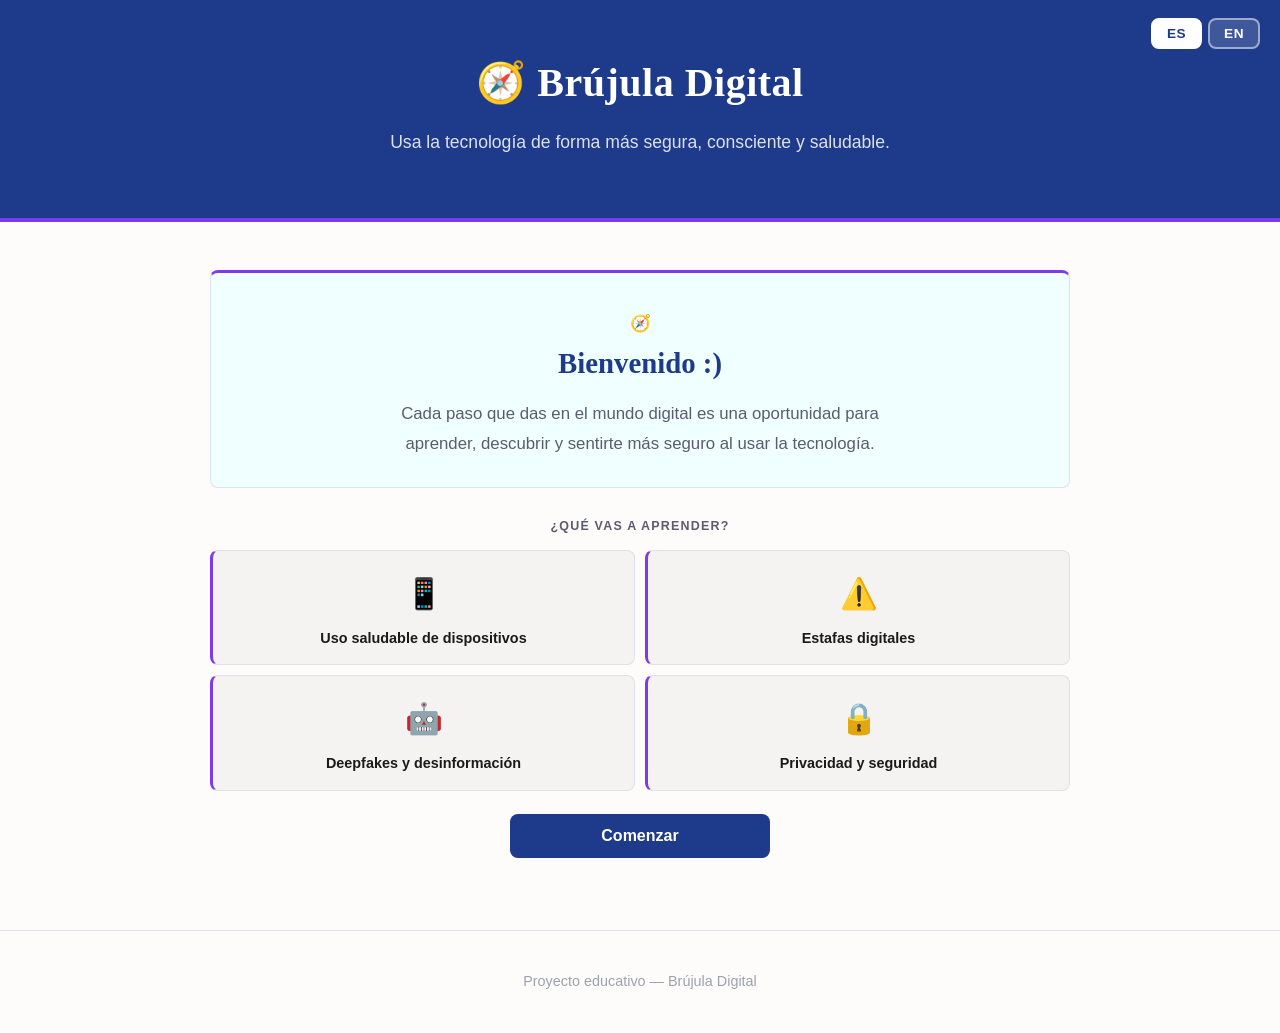
==== commit eb408123: "commit changes" ====
--- a/docs/index.html
+++ b/docs/index.html
@@ -84,7 +84,7 @@
   <!--INTRO MODULO 1 -->
   <section id="modulo-salud" style="display:none">
     <div class="intro">
-      <h2 data-i18n="modulo-salud.consejos.titulo" style="text-align: center">📱 Uso saludable de dispositivos</h2>
+      <h2 data-i18n="modulo-salud.consejos.titulo" style="text-align: center">Uso saludable de dispositivos</h2>
       <p data-i18n="modulo-salud.consejos.descripcion">La tecnología puede ser una herramienta poderosa para aprender, comunicarnos y descubrir nuevas oportunidades. Sin embargo, también es importante aprender a usarla con equilibrio, ya que un uso excesivo puede afectar nuestra salud y bienestar. A continuación, encontrarás algunos consejos sencillos que pueden ayudarte a desarrollar hábitos más saludables al usar la tecnología.</p>
 <div class="consejo-card">
   <div class="consejo-texto">
@@ -126,7 +126,7 @@
      <p data-i18n="modulo-salud.meta.descripcion">Descubrir cómo pequeños cambios en nuestros hábitos digitales pueden ayudarnos a disfrutar la tecnología de una manera más equilibrada, saludable y consciente. 🧭💙</p>
      </div>
    <div style="text-align: center;">
-   <button class="btn" data-i18n="modulos-boton.empecemos" onclick="showSection('leccion-salud')" style="width: auto; min-width: 250px;">🚀 Empecemos</button>
+   <button class="btn" data-i18n="modulos-boton.empecemos" onclick="showSection('leccion-salud')" style="width: auto; min-width: 250px;">Empecemos</button>
 </div> 
     </div>
   </section>
@@ -229,7 +229,7 @@
     <div id="actividad-pregunta-container"></div>
 
     <div style="display: flex; justify-content: center;">
-  <button class="btn" id="btn-iniciar-actividad" data-i18n="modulo-salud.boton.actividad" onclick="iniciarActividad()" style="width: auto; min-width: 250px;">🚶 Iniciar actividad</button>
+  <button class="btn" id="btn-iniciar-actividad" data-i18n="modulo-salud.boton.actividad" onclick="iniciarActividad()" style="width: auto; min-width: 250px;">Iniciar actividad</button>
 </div>
 
 </div>
@@ -243,7 +243,7 @@
   <h3 data-i18n="modulo-salud.mensaje.fallo">😓 Juan no pudo completar su caminata</h3>
   <p data-i18n="modulo-salud.mensaje.fallo2">Tuvo demasiados tropiezos en el camino. ¡Pero no te preocupes! Puedes intentarlo de nuevo y ayudarlo a llegar a casa.</p>
   <div style="display: flex; justify-content: center;">
-    <button class="btn" data-i18n="modulo-salud.boton.reiniciar" onclick="reiniciarActividad()" style="width: auto; min-width: 250px;">🔄 Intentar de nuevo</button>
+    <button class="btn" data-i18n="modulo-salud.boton.reiniciar" onclick="reiniciarActividad()" style="width: auto; min-width: 250px;">Intentar de nuevo</button>
   </div>
 </div>
 
@@ -254,7 +254,7 @@
       </div>
       <div id="quiz-container"></div>
       <div style="display: flex; justify-content: center; margin-top: 20px;">
-        <button class="btn" data-i18n="modulos-boton-resultado" onclick="mostrarPuntajeSalud()" id="btn-resultado" style="display:none; width: auto;">Ver mi resultado 🎯</button>
+        <button class="btn" data-i18n="modulos-boton-resultado" onclick="mostrarPuntajeSalud()" id="btn-resultado" style="display:none; width: auto;">Ver mi resultado</button>
       </div>
       <div id="resultado-final" style="display:none;"></div>
       <div style="display: flex; justify-content: space-between; align-items: center; margin-top: 20px; flex-wrap: wrap; gap: 10px;">
@@ -267,7 +267,7 @@
   <!-- INTRO MODULO 2 -->
   <section id="modulo-estafas" style="display:none">
     <div class="intro">
-      <h2 data-i18n="modulo-estafas.consejos.titulo" style="text-align:center">⚠️ Estafas digitales</h2>
+      <h2 data-i18n="modulo-estafas.consejos.titulo" style="text-align:center">Estafas digitales</h2>
       <p data-i18n="modulo-estafas.consejos.descripcion">Hoy en día es muy común recibir mensajes por WhatsApp, correo electrónico o llamadas de personas que intentan engañarnos. Aprender a reconocer estas situaciones nos ayuda a proteger nuestra información, nuestro dinero y a navegar por internet con mayor tranquilidad. A continuación, encontrarás algunos consejos sencillos que pueden ayudarte a reconocer las estafas y protegerte de posibles engaños en internet.</p>
       
 
@@ -312,7 +312,7 @@
       <p data-i18n="modulo-estafas.meta.descripcion">Reconocer las señales más comunes de una estafa digital para proteger nuestra información y navegar con mayor seguridad.</p>
   </div>
       <div style="text-align: center;">
-   <button class="btn" data-i18n="modulos-boton.empecemos" onclick="showSection('leccion-estafas')" style="width: auto; min-width: 250px;">🚀 Empecemos</button>
+   <button class="btn" data-i18n="modulos-boton.empecemos" onclick="showSection('leccion-estafas')" style="width: auto; min-width: 250px;">Empecemos</button>
      </div> 
     </div>
   </section>
@@ -414,7 +414,7 @@
       <div id="notificacion-ping">📩</div>
     </div>
     <div id="btn-iniciar-estafas-container" style="position:absolute; bottom:16px; left:50%; transform:translateX(-50%);">
-      <button class="btn" id="btn-iniciar-estafas" data-i18n="modulo-estafas.actividad.boton.iniciar" onclick="iniciarActividadEstafas()" style="width:auto; min-width:220px;">📱 Ver mensajes de Juan</button>
+      <button class="btn" id="btn-iniciar-estafas" data-i18n="modulo-estafas.actividad.boton.iniciar" onclick="iniciarActividadEstafas()" style="width:auto; min-width:220px;">Ver mensajes de Juan</button>
     </div>
   </div>
 
@@ -459,7 +459,7 @@
       </div>
       <div id="quiz-container-estafas"></div>
       <div style="display: flex; justify-content: center; margin-top: 20px;">
-        <button class="btn" data-i18n="modulos-boton-resultado" onclick="mostrarPuntajeEstafas()" id="btn-resultado-estafas" style="display:none; width: auto;">Ver mi resultado 🎯</button>
+        <button class="btn" data-i18n="modulos-boton-resultado" onclick="mostrarPuntajeEstafas()" id="btn-resultado-estafas" style="display:none; width: auto;">Ver mi resultado</button>
       </div>
       <div id="resultado-final-estafas" style="display:none;"></div>
       <div style="display: flex; justify-content: space-between; align-items: center; margin-top: 20px; flex-wrap: wrap; gap: 10px;">
@@ -472,7 +472,7 @@
   <!-- INTRO MODULO 3 -->
   <section id="modulo-deepfakes" style="display:none">
     <div class="intro">
-      <h2 style="text-align: center;" data-i18n="modulo-deepfakes.consejos.titulo">🤖 Deepfakes y desinformación</h2>
+      <h2 style="text-align: center;" data-i18n="modulo-deepfakes.consejos.titulo">Deepfakes y desinformación</h2>
       <p data-i18n="modulo-deepfakes.consejos.descripcion">Hoy en día, internet nos permite acceder a una enorme cantidad de información, imágenes y videos en cuestión de segundos. Sin embargo, no todo lo que vemos es verdadero. Aprender a reconocer información falsa y contenidos creados con inteligencia artificial nos ayudará a navegar con mayor seguridad y confianza.</p>
 
       <div class="consejo-card">
@@ -516,7 +516,7 @@
       <p data-i18n="modulo-deepfakes.meta.descripcion">Aprender a identificar información falsa y reconocer cómo los deepfakes pueden utilizarse para engañar, desarrollando el hábito de verificar antes de creer o compartir un contenido.</p>
   </div>
    <div style="text-align: center;">
-   <button class="btn" onclick="showSection('leccion-deepfakes')" data-i18n="modulos-boton.empecemos" style="width: auto; min-width: 250px;">🚀 Empecemos</button>
+   <button class="btn" onclick="showSection('leccion-deepfakes')" data-i18n="modulos-boton.empecemos" style="width: auto; min-width: 250px;">Empecemos</button>
      </div> 
   </div>
   </section>
@@ -764,7 +764,7 @@
       <h2 data-i18n="modulo-deepfakes.titulo.quiz" style="text-align:center"><span class="subtitle2">¿Puedes identificar la desinformación?</span></h2>
       <div id="quiz-container-deepfakes"></div>
       <div style="display: flex; justify-content: center; margin-top: 20px;">
-        <button class="btn" data-i18n="modulos-boton-resultado" onclick="mostrarPuntajeDeepfakes()" id="btn-resultado-deepfakes" style="display:none; width: auto;">Ver mi resultado 🎯</button>
+        <button class="btn" data-i18n="modulos-boton-resultado" onclick="mostrarPuntajeDeepfakes()" id="btn-resultado-deepfakes" style="display:none; width: auto;">Ver mi resultado</button>
       </div>
       <div id="resultado-final-deepfakes" style="display:none;"></div>
       <div style="display: flex; justify-content: space-between; align-items: center; margin-top: 20px; flex-wrap: wrap; gap: 10px;">
@@ -777,7 +777,7 @@
   <!-- INTRO MODULO 4 -->
   <section id="modulo-privacidad" style="display:none">
     <div class="intro">
-      <h2 data-i18n="modulo-privacidad.consejos.titulo" style= "text-align:center">🔒 Privacidad y seguridad</h2>
+      <h2 data-i18n="modulo-privacidad.consejos.titulo" style= "text-align:center">Privacidad y seguridad</h2>
       <p data-i18n="modulo-privacidad.consejos.descripcion1">¿Le darías las llaves de tu casa a un desconocido? Probablemente no. Entonces, ¿por qué compartir información personal en internet sin saber quién la recibirá?</p>
       <p data-i18n="modulo-privacidad.consejos.descripcion2">Cada vez que usamos un teléfono, una tableta o un computador compartimos información sobre nosotros. En la mayoría de los casos esto no representa un problema, pero es importante aprender a proteger nuestros datos y reconocer cuándo es seguro compartirlos.</p>
 
@@ -823,7 +823,7 @@
     </div>
     
       <div style="display: flex; justify-content: center;">
-        <button class="btn" data-i18n="modulos-boton.empecemos" onclick="showSection('leccion-privacidad')" style="width: auto; min-width: 250px;">🚀 Empecemos</button>
+        <button class="btn" data-i18n="modulos-boton.empecemos" onclick="showSection('leccion-privacidad')" style="width: auto; min-width: 250px;">Empecemos</button>
       </div>
       </div>
   </section>
@@ -871,7 +871,7 @@
       <h2 data-i18n="modulo-privacidad.titulo.quiz" style="text-align: center;"><span class="subtitle2">¿Puedes identificar la privacidad y seguridad en internet?</span></h2>
       <div id="quiz-container-privacidad"></div>
       <div style="display: flex; justify-content: center; margin-top: 20px;">
-        <button class="btn" data-i18n="modulos-boton-resultado" onclick="mostrarPuntajePrivacidad()" id="btn-resultado-privacidad" style="display:none; width: auto;">Ver mi resultado 🎯</button>
+        <button class="btn" data-i18n="modulos-boton-resultado" onclick="mostrarPuntajePrivacidad()" id="btn-resultado-privacidad" style="display:none; width: auto;">Ver mi resultado</button>
       </div>
       <div id="resultado-final-privacidad" style="display:none;"></div>
       <div style="display: flex; justify-content: space-between; align-items: center; margin-top: 20px; flex-wrap: wrap; gap: 10px;">
--- a/docs/style.css
+++ b/docs/style.css
@@ -476,25 +476,7 @@
 }
 
 /*====PRINCIPAL COLOR=====*/
-
-.btn {
-  background: #7dd3fc;
-  color: #0f172a;
-  border: none;
-  border-radius: 18px;
-  padding: 24px 90px;
-  font-size: 2rem;
-  font-weight: bold;
-  cursor: pointer;
-  transition: 0.3s ease;
-  animation: startPulse 0.8s infinite;
-  box-shadow: 0 0 15px #7dd3fc,
-              0 0 35px #7dd3fc;
-  margin-bottom: 20px;
-  font-family: "Trebuchet MS", Arial, sans-serif;
-}
-
-.btn2{
+.btn{
     background-color: var(--blue);
     color: white;
     border: none;
@@ -511,37 +493,19 @@
     transition: background-color 0.25s ease, box-shadow 0.25s ease, transform 0.25s ease, filter 0.25s ease;
 }
 
+/*==BRILLANTE==*/
 .btn:hover {
-  background: #bae6fd;
-  box-shadow: 0 0 20px #7dd3fc,
-              0 0 45px #38bdf8,
-              0 0 70px #0ea5e9;
-  transform: scale(1.05);
-}
-
-@keyframes startPulse {
-  0%, 100% {
-    box-shadow: 0 0 15px #7dd3fc,
-                0 0 35px #7dd3fc;
-  }
-  50% {
-    box-shadow: 0 0 25px #7dd3fc,
-                0 0 55px #38bdf8,
-                0 0 75px rgba(56, 189, 248, 0.7);
-  }
-}
-
-/*==BRILLANTE==*/
-.btn2:hover {
   filter: brightness(1.2);
-  box-shadow: 0 0 10px var(--#7dd3fc), 0 0 22px var(--#7dd3fc), 0 0 45px rgba(59, 130, 246, 1);
+  box-shadow: 0 0 10px #7dd3fc, 0 0 22px #7dd3fc, 0 0 38px rgba(125, 211, 252, 0.6);
+  background-color: #11a4b4;
   transform: translateY(-2px);
 }
 
 /*==CAMBIO AL PRESIONAR==*/
-.btn2:active {
+
+.btn:active {
   transform: translateY(0);
-  box-shadow: 0 0 8px var(--blue);
+  box-shadow: 0 0 8px var(--#7dd3fc);
 }
 /*==VERIFICAR SI AUN SE NECESITA==*/
 .btn2-secondary {
@@ -591,8 +555,8 @@
   align-items: center;
   gap: 18px;
   margin-bottom: 16px;
-  background: white;
-  border: 1px solid var(--border);
+  background: azure;
+  border: 3px solid #7dd3fc !important;
   border-radius: var(--radius);
   padding: 18px;
 }
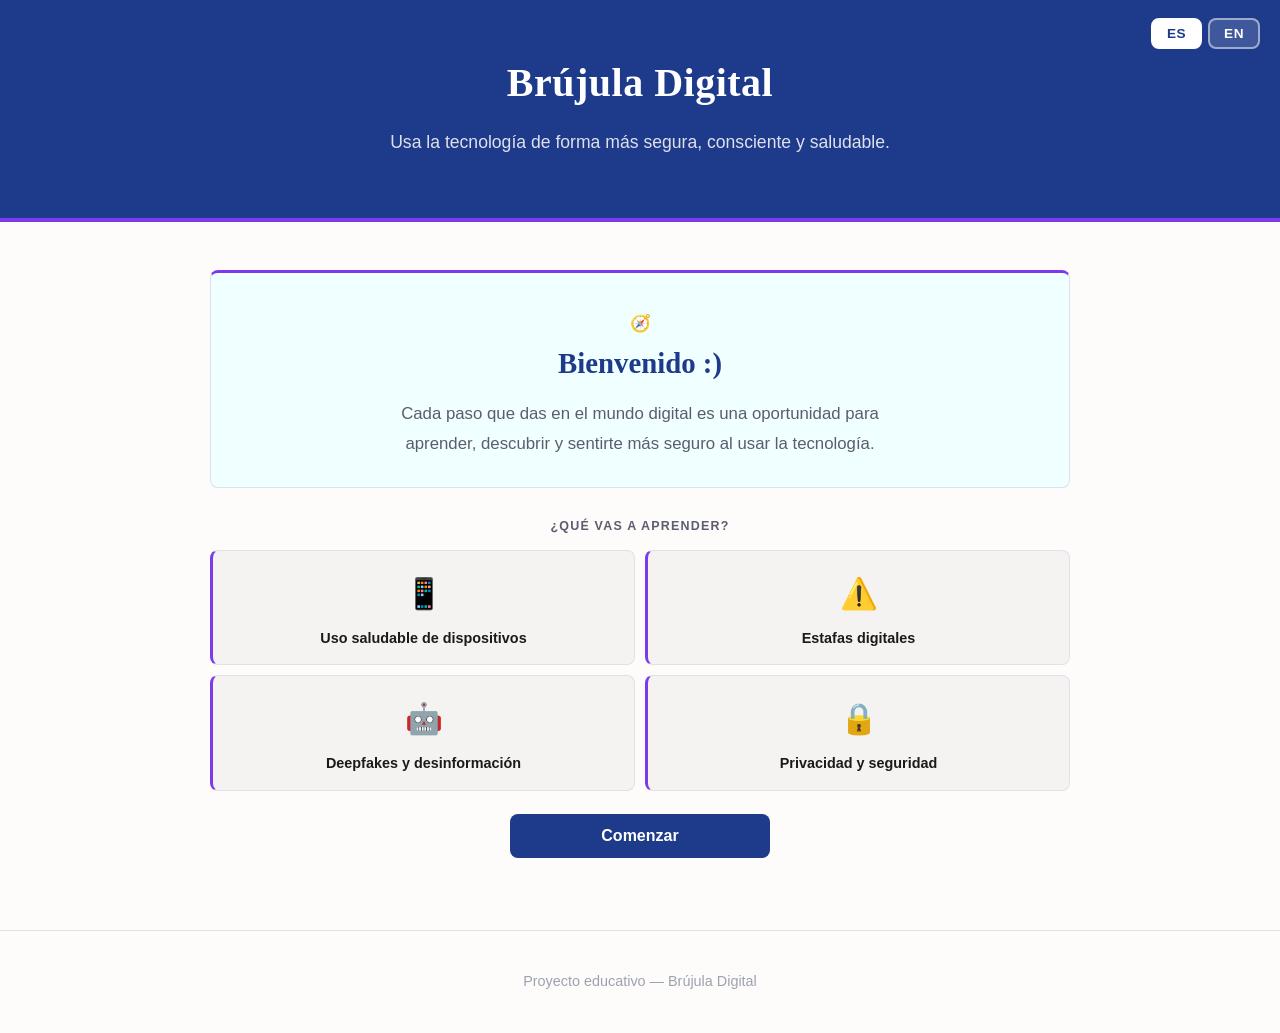
==== commit 944f3558: "commit changes" ====
--- a/docs/index.html
+++ b/docs/index.html
@@ -22,7 +22,7 @@
     EN
   </button>
   </div>
-  <h1 data-i18n="header.titulo">🧭 Brújula Digital</h1>
+  <h1 data-i18n="header.titulo">Brújula Digital</h1>
   <p data-i18n="header.subtitulo">Usa la tecnología de forma más segura, consciente y saludable.</p>
 </header>
 
@@ -122,7 +122,7 @@
   <div class="consejo-emoji">🧍</div>
 </div>
       <div style="background: #EFF6FF; border-radius: 12px; padding: 20px; margin-top: 24px; border-left: 4px solid var(--blue);">
-        <h3 style="margin-top: 0;"data-i18n="modulos-meta">🎯 Meta del módulo</h3>
+        <h3 style="margin-top: 0;"data-i18n="modulos-meta">Meta del módulo</h3>
      <p data-i18n="modulo-salud.meta.descripcion">Descubrir cómo pequeños cambios en nuestros hábitos digitales pueden ayudarnos a disfrutar la tecnología de una manera más equilibrada, saludable y consciente. 🧭💙</p>
      </div>
    <div style="text-align: center;">
@@ -308,7 +308,7 @@
   </div>
 
   <div style="background: #EFF6FF; border-radius: 12px; padding: 20px; margin-top: 24px; border-left: 4px solid var(--blue);">
-        <h3 style="margin-top: 0;" data-i18n="modulos-meta">🎯 Meta del módulo</h3>
+        <h3 style="margin-top: 0;" data-i18n="modulos-meta">Meta del módulo</h3>
       <p data-i18n="modulo-estafas.meta.descripcion">Reconocer las señales más comunes de una estafa digital para proteger nuestra información y navegar con mayor seguridad.</p>
   </div>
       <div style="text-align: center;">
@@ -512,7 +512,7 @@
     </div>
 
       <div style="background: #EFF6FF; border-radius: 12px; padding: 20px; margin-top: 24px; border-left: 4px solid var(--blue);">
-        <h3 style="margin-top: 0;" data-i18n="modulos-meta">🎯 Meta del módulo</h3>
+        <h3 style="margin-top: 0;" data-i18n="modulos-meta">Meta del módulo</h3>
       <p data-i18n="modulo-deepfakes.meta.descripcion">Aprender a identificar información falsa y reconocer cómo los deepfakes pueden utilizarse para engañar, desarrollando el hábito de verificar antes de creer o compartir un contenido.</p>
   </div>
    <div style="text-align: center;">
@@ -818,7 +818,7 @@
     </div>
 
     <div style="background: #EFF6FF; border-radius: 12px; padding: 20px; margin-top: 24px; border-left: 4px solid var(--blue);">
-        <h3 style="margin-top: 0;" data-i18n="modulos-meta">🎯 Meta del módulo</h3>
+        <h3 style="margin-top: 0;" data-i18n="modulos-meta">Meta del módulo</h3>
       <p data-i18n="modulo-privacidad.meta.descripcion">Al finalizar este módulo, conocerás cómo proteger tu información personal, crear contraseñas seguras y adoptar hábitos que te ayudarán a usar internet con mayor confianza y tranquilidad.</p>
     </div>
     
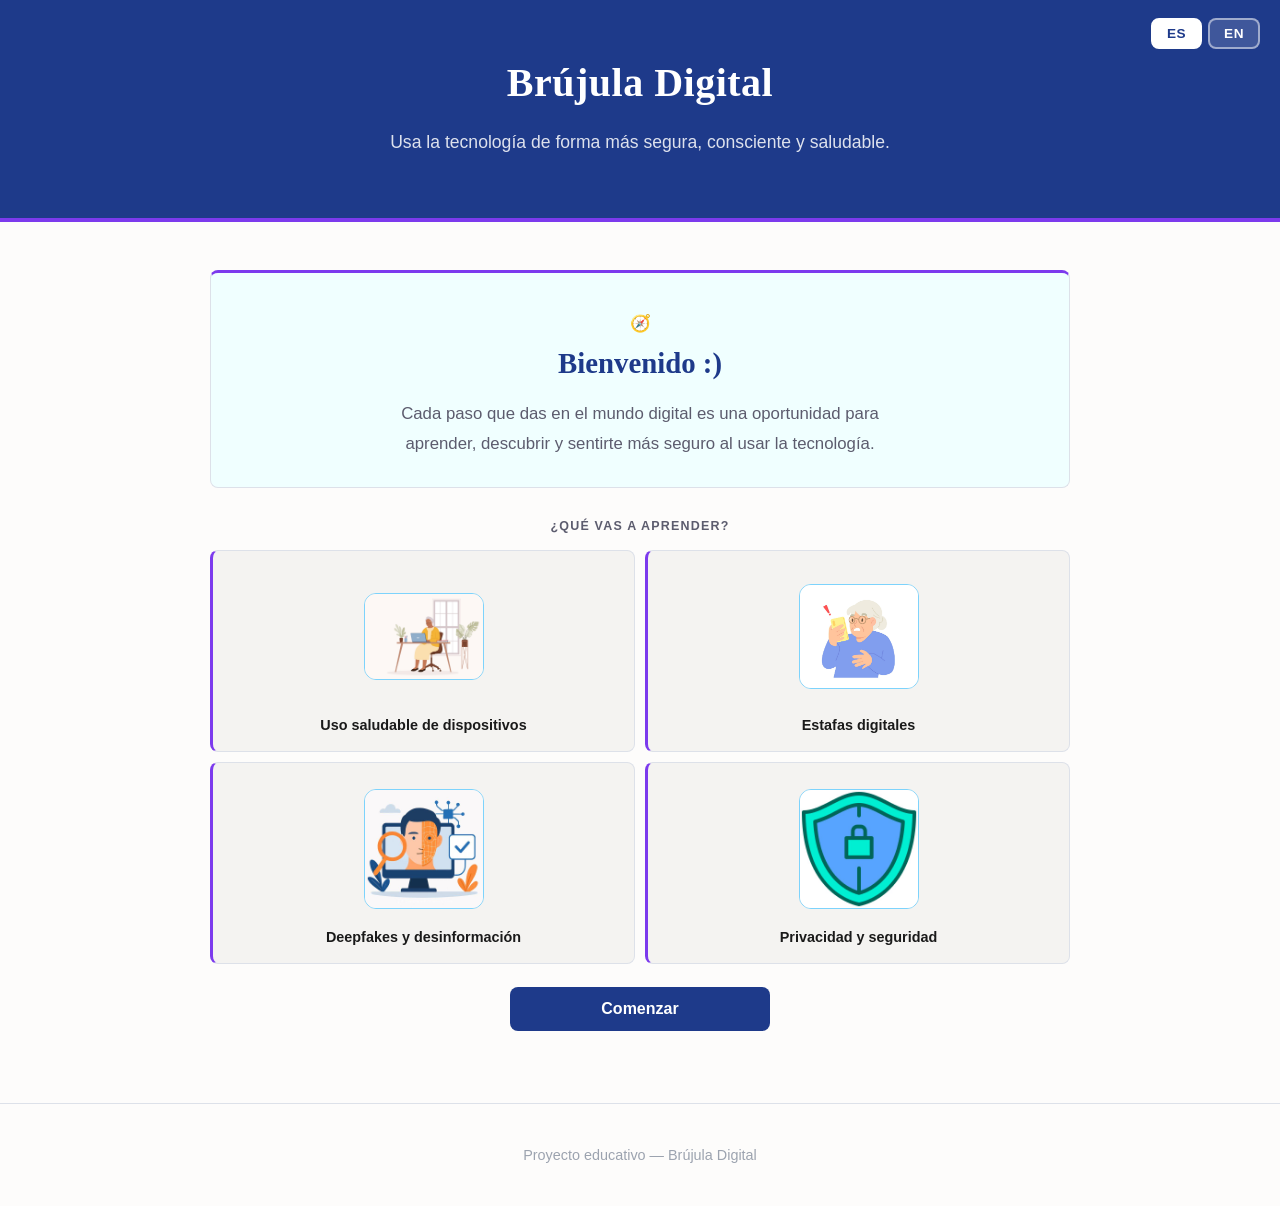
==== commit 306613ca: "commit changes" ====
--- a/docs/index.html
+++ b/docs/index.html
@@ -32,7 +32,7 @@
   <section id="home">
     <div class="home-hero">
       <!-- JUAN SOSTENIENDO LA BRUJULA -->
-      <div class="home-juan-wrapper">
+       <div class="home-juan-wrapper">
         <div class="home-brujula-gigante">🧭</div>
         <div class="home-juan">
           <div class="home-juan-head"></div>
@@ -42,7 +42,8 @@
           <div class="home-juan-leg home-juan-leg-left"></div>
           <div class="home-juan-leg home-juan-leg-right"></div>
         </div>
-      </div>
+       </div>
+
       <h2 data-i18n="home.titulo" class="home-titulo">Bienvenido :)</h2>
       <p data-i18n="home.descripcion" class="home-descripcion">Cada paso que das en el mundo digital es una oportunidad para aprender, descubrir y sentirte más seguro al usar la tecnología.</p>
     </div>
@@ -50,19 +51,19 @@
     <p data-i18n="home.modulos.titulo" class="home-modulos-titulo">¿Qué vas a aprender?</p>
     <div class="home-modulos-grid">
       <div class="home-modulo-card" onclick="showSection('modulo-salud')">
-        <div class="home-modulo-icono">📱</div>
+        <div class="home-modulo-icono"><img src="imagenes/persona.jpg"></div>
         <div class="home-modulo-nombre" data-i18n="modulos.salud">Uso saludable de dispositivos</div>
       </div>
       <div class="home-modulo-card" onclick="showSection('modulo-estafas')">
-        <div class="home-modulo-icono">⚠️</div>
+        <div class="home-modulo-icono"><img src="imagenes/estafas.jpg"></div>
         <div class="home-modulo-nombre" data-i18n="modulos.estafas">Estafas digitales</div>
       </div>
       <div class="home-modulo-card" onclick="showSection('modulo-deepfakes')">
-        <div class="home-modulo-icono">🤖</div>
+        <div class="home-modulo-icono"><img src="imagenes/deepfake.jpg"></div>
         <div class="home-modulo-nombre" data-i18n="modulos.deepfakes">Deepfakes y desinformación</div>
       </div>
       <div class="home-modulo-card" onclick="showSection('modulo-privacidad')">
-        <div class="home-modulo-icono">🔒</div>
+        <div class="home-modulo-icono"><img src="imagenes/privacidad.jpg"></div>
         <div class="home-modulo-nombre" data-i18n="modulos.privacidad">Privacidad y seguridad</div>
       </div>
     </div>
--- a/docs/style.css
+++ b/docs/style.css
@@ -117,7 +117,21 @@
 }
 
 .home-modulo-icono {
-  font-size: 1.9rem;
+  height: 140px;
+  flex-shrink: 0;
+  display: flex;
+  align-items: center;
+  justify-content: center;
+}
+
+.home-modulo-icono img {
+  width: 120px;
+  height: auto;
+  object-fit: contain;
+  border: 1px solid #7dd3fc;
+  box-sizing: border-box;
+  border-radius: 12px;
+  display: block
 }
 
 .home-modulo-nombre {
@@ -125,6 +139,8 @@
   font-weight: 600;
   color: var(--text);
   line-height: 1.4;
+  margin: 0;
+  text-align: center;
 }
 
 @media (max-width: 600px) {
@@ -139,7 +155,7 @@
   }
 }
 
-/* ===== PROGRESO DE MÓDULOS ===== */
+/* =====PROGRESO DE MODULOS==== */
 
 .progreso-modulo {
   margin: 20px 0 0;
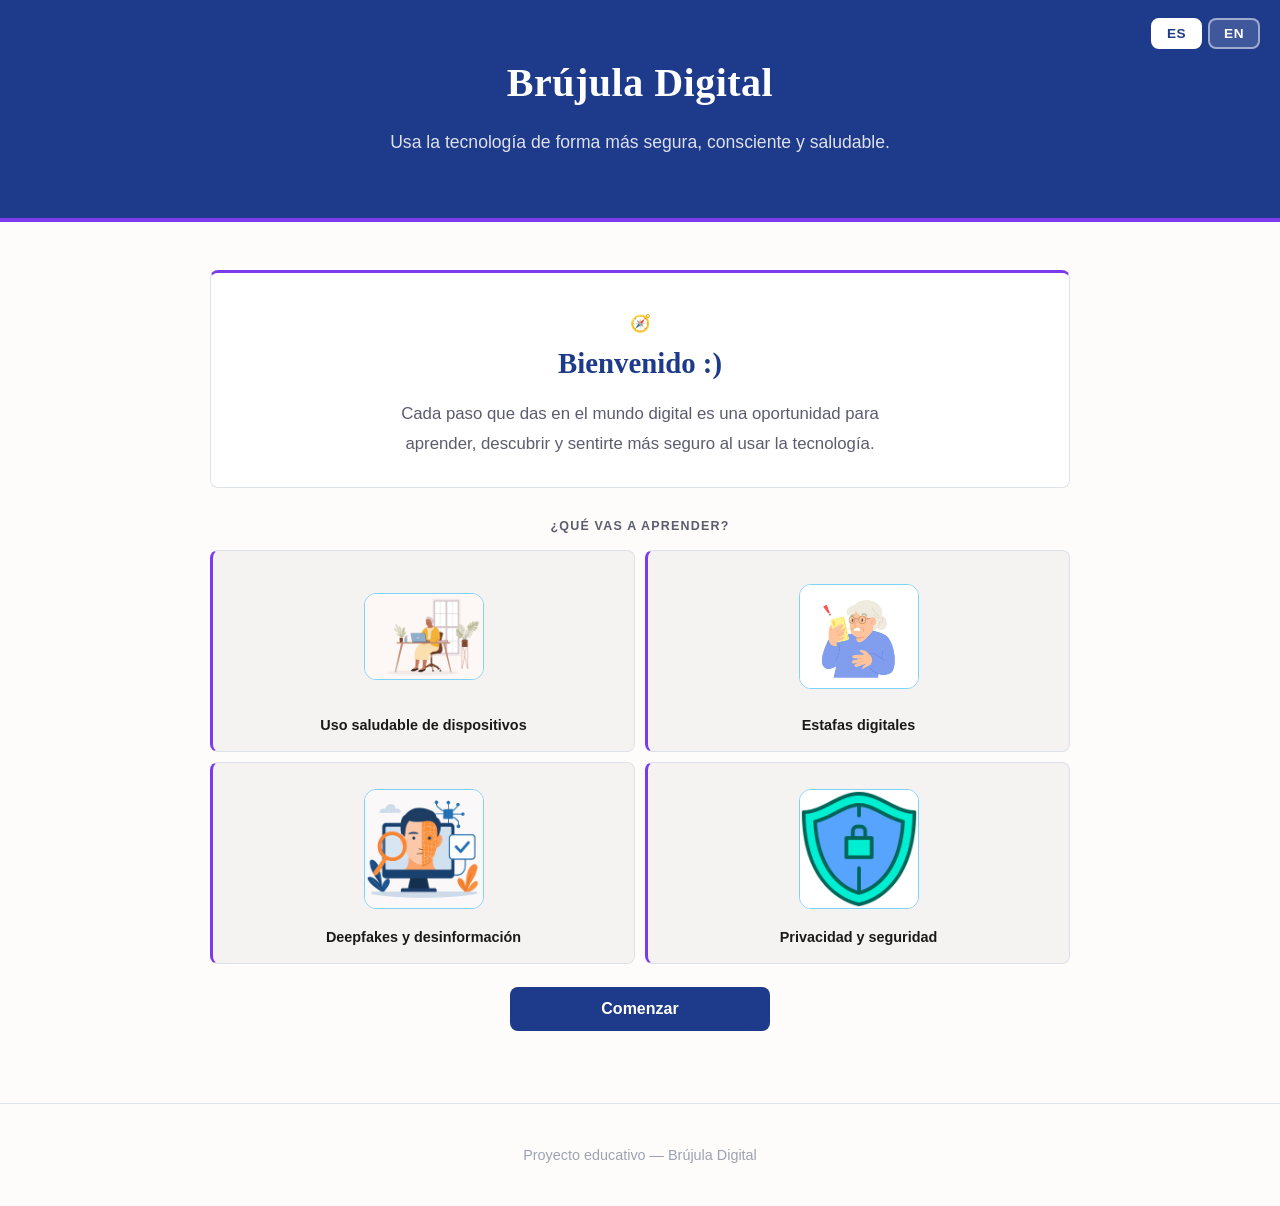
==== commit d4a9626b: "commit changes" ====
--- a/docs/index.html
+++ b/docs/index.html
@@ -5,6 +5,8 @@
   <meta name="viewport" content="width=device-width, initial-scale=1.0">
   <title>Brújula Digital</title>
   <link rel="stylesheet" href="style.css">
+  <link rel="stylesheet" href="Activities.css">
+  <LINK REL="stylesheet" href="quizes.css">
 </head>
 <body>
 
@@ -891,5 +893,12 @@
 <script src="translations.js"></script>
 <script src="Activities.js"></script>
 <script src="script.js"></script>
+
+<template id="plantilla-resultado">
+  <div class="tarjeta-resultado">
+    <h3 class="mensaje-resultado"></h3>
+    <p class="puntaje-resultado"></p>
+  </div>
+</template>
 </body>
 </html>
--- a/docs/style.css
+++ b/docs/style.css
@@ -1,29 +1,30 @@
-/* ===== PALETTE =====*/
-:root{
---blue: #1e3a8a;
---blue-mid: #2563EB;
---blue-dark: #1D4ED8;
---blue-light: #eff6ff;
---magenta: #7c3aed;
---magenta-light: #ede9fe;
---bg: #fdfcfb;
---bg-soft: #f4f3f1;
---text: #1a1a1a;
---text-soft: #5c5c6e;
-
---orange: #F97316;
---green: #10B981;
---green-light: #F0FDF4;
---red: #EF4444;
---yellow: #FACC15;
---golden: #DAA520;
-
---border: #dde1e9;
---radius: 8px;
-}
-
-/*=====BASE====*/
-body{
+/*COLORES PRINCIPALES*/
+:root {
+    --blue: #1e3a8a;
+    --blue-mid: #2563EB;
+    --blue-dark: #1D4ED8;
+    --blue-light: #eff6ff;
+    --magenta: #7c3aed;
+    --magenta-light: #ede9fe;
+    --bg: #fdfcfb;
+    --bg-soft: #f4f3f1;
+    --text: #1a1a1a;
+    --text-soft: #5c5c6e;
+
+    --orange: #F97316;
+    --green: #10B981;
+    --green-light: #F0FDF4;
+    --red: #EF4444;
+    --yellow: #FACC15;
+    --golden: #DAA520;
+
+    --border: #dde1e9;
+    --radius: 8px;
+    --glow: #7dd3fc;
+}
+
+/*BASE*/
+body {
     margin: 0;
     font-family: "Trebuchet MS", Arial, sans-serif;
     background-color: var(--bg);
@@ -32,270 +33,266 @@
     font-size: 1.05rem;
 }
 
-/* ======HEADER===== */
+/*HEADER*/
 .header {
-  background: var(--blue);
-  color: white;
-  text-align: center;
-  padding: 48px 20px 44px;
-  position: relative;
-  overflow: hidden;
-  border-bottom: 4px solid var(--magenta);
-}
-
-/* ===== HOME HERO ===== */
+    background: var(--blue);
+    color: white;
+    text-align: center;
+    padding: 48px 20px 44px;
+    position: relative;
+    overflow: hidden;
+    border-bottom: 4px solid var(--magenta);
+}
+
+.header h1 {
+    margin: 0;
+    font-family: Georgia, "Times New Roman", serif;
+    font-size: 2.5rem;
+    letter-spacing: 0.5px;
+    font-weight: 700;
+}
+
+.header p {
+    font-size: 1.1rem;
+    margin-top: 10px;
+    opacity: 0.85;
+    max-width: 560px;
+    margin-left: auto;
+    margin-right: auto;
+    line-height: 1.6;
+    font-weight: 400;
+}
+
+.header-emoji {
+    font-size: 3.5rem;
+    display: block;
+    margin-bottom: 10px;
+}
+
+/*HOME H*/
 
 .home-hero {
-text-align: center;
-padding: 36px 32px 28px;
-text-align: center;
-padding: 36px 32px 28px;
-background: azure;
-border-radius: var(--radius);
-border: 1px solid var(--border);
-border-top: 3px solid var(--magenta);
-margin-top: 24px;
-}
-
+    text-align: center;
+    padding: 36px 32px 28px;
+    background: white;
+    border-radius: var(--radius);
+    border: 1px solid var(--border);
+    border-top: 3px solid var(--magenta);
+    margin-top: 24px;
+}
 
 .home-brujula {
-  font-size: 3.8rem;
-  line-height: 1;
-  margin-bottom: 12px;
+    font-size: 3.8rem;
+    line-height: 1;
+    margin-bottom: 12px;
 }
 
 .home-titulo {
-  font-family: Georgia, "Times New Roman", serif;
-  color: var(--blue);
-  font-size: 1.8rem;
-  margin: 0 0 10px;
+    font-family: Georgia, "Times New Roman", serif;
+    color: var(--blue);
+    font-size: 1.8rem;
+    margin: 0 0 10px;
 }
 
 .home-descripcion {
-  font-size: 1.05rem;
-  line-height: 1.8;
-  color: var(--text-soft);
-  max-width: 520px;
-  margin: 0 auto;
+    font-size: 1.05rem;
+    line-height: 1.8;
+    color: var(--text-soft);
+    max-width: 520px;
+    margin: 0 auto;
 }
 
 .home-modulos-titulo {
-  text-align: center;
-  font-size: 0.78rem;
-  font-weight: 700;
-  color: var(--text-soft);
-  margin: 28px 0 12px;
-  text-transform: uppercase;
-  letter-spacing: 1.2px;
+    text-align: center;
+    font-size: 0.78rem;
+    font-weight: 700;
+    color: var(--text-soft);
+    margin: 28px 0 12px;
+    text-transform: uppercase;
+    letter-spacing: 1.2px;
 }
 
 .home-modulos-grid {
-  display: grid;
-  grid-template-columns: 1fr 1fr;
-  gap: 10px;
-  margin-bottom: 8px;
+    display: grid;
+    grid-template-columns: 1fr 1fr;
+    gap: 10px;
+    margin-bottom: 8px;
 }
 
 .home-modulo-card {
-  background: var(--bg-soft);
-  border: 1px solid var(--border);
-  border-left: 3px solid var(--magenta);
-  border-radius: var(--radius);
-  padding: 16px 14px;
-  cursor: pointer;
-  transition: background 0.15s, border-left-color 0.15s;
-  display: flex;
-  flex-direction: column;
-  align-items: center;
-  gap: 8px;
-  text-align: center;
+    background: var(--bg-soft);
+    border: 1px solid var(--border);
+    border-left: 3px solid var(--magenta);
+    border-radius: var(--radius);
+    padding: 16px 14px;
+    cursor: pointer;
+    transition: background 0.15s, border-left-color 0.15s;
+    display: flex;
+    flex-direction: column;
+    align-items: center;
+    gap: 8px;
+    text-align: center;
 }
 
 .home-modulo-card:hover {
-  border-left-color: var(--blue);
-  background: var(--magenta-light);
+    border-left-color: var(--blue);
+    background: var(--magenta-light);
 }
 
 .home-modulo-icono {
-  height: 140px;
-  flex-shrink: 0;
-  display: flex;
-  align-items: center;
-  justify-content: center;
+    height: 140px;
+    flex-shrink: 0;
+    display: flex;
+    align-items: center;
+    justify-content: center;
 }
 
 .home-modulo-icono img {
-  width: 120px;
-  height: auto;
-  object-fit: contain;
-  border: 1px solid #7dd3fc;
-  box-sizing: border-box;
-  border-radius: 12px;
-  display: block
+    width: 120px;
+    height: auto;
+    object-fit: contain;
+    border: 1px solid #7dd3fc;
+    box-sizing: border-box;
+    border-radius: 12px;
+    display: block;
 }
 
 .home-modulo-nombre {
-  font-size: 0.9rem;
-  font-weight: 600;
-  color: var(--text);
-  line-height: 1.4;
-  margin: 0;
-  text-align: center;
+    font-size: 0.9rem;
+    font-weight: 600;
+    color: var(--text);
+    line-height: 1.4;
+    margin: 0;
+    text-align: center;
 }
 
 @media (max-width: 600px) {
-  .home-modulos-grid {
-    grid-template-columns: 1fr;
-  }
-  .home-brujula {
-    font-size: 3rem;
-  }
-  .home-titulo {
-    font-size: 1.5rem;
-  }
-}
-
-/* =====PROGRESO DE MODULOS==== */
+    .home-modulos-grid {
+        grid-template-columns: 1fr;
+    }
+    .home-brujula {
+        font-size: 3rem;
+    }
+    .home-titulo {
+        font-size: 1.5rem;
+    }
+}
+
+/*PROGRESO ENTRE LOS MODULOS*/
 
 .progreso-modulo {
-  margin: 20px 0 0;
-  padding: 16px 20px;
-  background: white;
-  border-radius: var(--radius);
-  border: 1px solid var(--border);
+    margin: 20px 0 0;
+    padding: 16px 20px;
+    background: white;
+    border-radius: var(--radius);
+    border: 1px solid var(--border);
 }
 
 .progreso-pasos {
-  display: flex;
-  align-items: center;
-  justify-content: space-between;
+    display: flex;
+    align-items: center;
+    justify-content: space-between;
 }
 
 .progreso-paso {
-  display: flex;
-  flex-direction: column;
-  align-items: center;
-  gap: 5px;
-  flex-shrink: 0;
+    display: flex;
+    flex-direction: column;
+    align-items: center;
+    gap: 5px;
+    flex-shrink: 0;
 }
 
 .progreso-paso span {
-  width: 30px;
-  height: 30px;
-  border-radius: 50%;
-  background: #E2E8F0;
-  color: #94A3B8;
-  font-weight: 700;
-  font-size: 0.85rem;
-  display: flex;
-  align-items: center;
-  justify-content: center;
-  border: 2px solid #E2E8F0;
+    width: 30px;
+    height: 30px;
+    border-radius: 50%;
+    background: #E2E8F0;
+    color: #94A3B8;
+    font-weight: 700;
+    font-size: 0.85rem;
+    display: flex;
+    align-items: center;
+    justify-content: center;
+    border: 2px solid #E2E8F0;
 }
 
 .progreso-paso p {
-  font-size: 0.7rem;
-  font-weight: 600;
-  color: #94A3B8;
-  margin: 0;
-  text-align: center;
-  max-width: 64px;
-  line-height: 1.3;
+    font-size: 0.7rem;
+    font-weight: 600;
+    color: #94A3B8;
+    margin: 0;
+    text-align: center;
+    max-width: 64px;
+    line-height: 1.3;
 }
 
 .progreso-paso.activo span {
-  background: var(--magenta);
-  color: white;
-  border-color: var(--magenta);
+    background: var(--magenta);
+    color: white;
+    border-color: var(--magenta);
 }
 
 .progreso-paso.activo p {
-  color: var(--magenta);
-  font-weight: 700;
+    color: var(--magenta);
+    font-weight: 700;
 }
 
 .progreso-paso.completado span {
-  background: var(--blue);
-  color: white;
-  border-color: var(--blue);
+    background: var(--blue);
+    color: white;
+    border-color: var(--blue);
 }
 
 .progreso-paso.completado p {
-  color: var(--blue);
+    color: var(--blue);
 }
 
 .progreso-linea {
-  flex: 1;
-  height: 2px;
-  background: #E2E8F0;
-  margin: 0 4px;
-  margin-bottom: 20px;
+    flex: 1;
+    height: 2px;
+    background: #E2E8F0;
+    margin: 0 4px;
+    margin-bottom: 20px;
 }
 
 .progreso-linea.completada {
-  background: var(--blue);
+    background: var(--blue);
 }
 
 @media (max-width: 600px) {
-  .progreso-paso p {
-    display: none;
-  }
-  .progreso-paso span {
-    width: 26px;
-    height: 26px;
-    font-size: 0.78rem;
-  }
-}
-
-/* ===== SEPARADOR DE SECCION ===== */
+    .progreso-paso p {
+        display: none;
+    }
+    .progreso-paso span {
+        width: 26px;
+        height: 26px;
+        font-size: 0.78rem;
+    }
+}
+
+/*SEPARADOR DE SECCION*/
 
 .separador-seccion {
-  display: flex;
-  align-items: center;
-  margin: 32px 0;
-  gap: 0;
+    display: flex;
+    align-items: center;
+    margin: 32px 0;
 }
 
 .separador-seccion::before,
 .separador-seccion::after {
-  content: "";
-  flex: 1;
-  height: 1px;
-  background: var(--border);
+    content: "";
+    flex: 1;
+    height: 1px;
+    background: var(--border);
 }
 
 .separador-seccion span {
-  font-size: 1rem;
-  padding: 0 14px;
-  opacity: 0.4;
-}
-
-.header h1 {
-  margin: 0;
-  font-family: Georgia, "Times New Roman", serif;
-  font-size: 2.5rem;
-  letter-spacing: 0.5px;
-  font-weight: 700;
-}
-
-.header p {
-  font-size: 1.1rem;
-  margin-top: 10px;
-  opacity: 0.85;
-  max-width: 560px;
-  margin-left: auto;
-  margin-right: auto;
-  line-height: 1.6;
-  font-weight: 400;
-}
-
-.header-emoji {
-  font-size: 3.5rem;
-  display: block;
-  margin-bottom: 10px;
-}
-
-/*====SUBTITLES====*/
+    font-size: 1rem;
+    padding: 0 14px;
+    opacity: 0.4;
+}
+
+/*SUBTITULOS*/
 .subtitle {
     display: inline;
     background: linear-gradient(transparent 30%, #D1FAE5 55%);
@@ -310,7 +307,7 @@
     padding-bottom: 3px;
 }
 
-/*====HIGHLIGHT====*/
+/*RESALTADORES*/
 .highlight {
     background-color: var(--magenta-light);
     padding: 2px 6px;
@@ -345,100 +342,97 @@
     font-weight: inherit;
     color: inherit;
 }
-/*=====CONTAINER=====*/
-
-.container{
+
+/*CONTAINER*/
+.container {
     padding: 24px 20px;
     max-width: 860px;
     margin: auto;
 }
 
-/*==JUAN-INICIO==*/
+/*JUAN EN EL INICIO*/
 
 .home-juan {
-  position: absolute;
-  width: 60px;
-  height: 115px;
-  left: 50%;
-  bottom: 100%;
-  transform: translate(-50%, -30px);
-  pointer-events: none;
-}
-
+    position: absolute;
+    width: 60px;
+    height: 115px;
+    left: 50%;
+    bottom: 100%;
+    transform: translate(-50%, -30px);
+    pointer-events: none;
+}
 
 .home-juan-head {
-  position: absolute;
-  width: 18px;
-  height: 18px;
-  border: 3px solid black;
-  border-radius: 50%;
-  left: 21px;
-  top: 0;
+    position: absolute;
+    width: 18px;
+    height: 18px;
+    border: 3px solid black;
+    border-radius: 50%;
+    left: 21px;
+    top: 0;
 }
 
 .home-juan-body {
-  position: absolute;
-  width: 3px;
-  height: 26px;
-  background: black;
-  left: 29px;
-  top: 20px;
-}
-
+    position: absolute;
+    width: 3px;
+    height: 26px;
+    background: black;
+    left: 29px;
+    top: 20px;
+}
 
 .home-juan-arm {
-  position: absolute;
-  width: 3px;
-  height: 24px;
-  background: black;
-  left: 29px;
-  top: 30px;
-  transform-origin: top center;
+    position: absolute;
+    width: 3px;
+    height: 24px;
+    background: black;
+    left: 29px;
+    top: 30px;
+    transform-origin: top center;
 }
 
 .home-juan-arm-left {
-  transform: rotate(-120deg);
+    transform: rotate(-150deg);
 }
 
 .home-juan-arm-right {
-  transform: rotate(120deg);
-}
-
-/* manos — conectan visualmente con la brujula */
+    transform: rotate(150deg);
+}
+
 .home-juan-arm-left::after,
 .home-juan-arm-right::after {
-  content: "";
-  position: absolute;
-  bottom: -4px;
-  left: 50%;
-  transform: translateX(-50%);
-  width: 6px;
-  height: 6px;
-  background: black;
-  border-radius: 50%;
+    content: "";
+    position: absolute;
+    bottom: -4px;
+    left: 50%;
+    transform: translateX(-50%);
+    width: 6px;
+    height: 6px;
+    background: black;
+    border-radius: 50%;
 }
 
 .home-juan-leg {
-  position: absolute;
-  width: 3px;
-  height: 28px;
-  background: black;
-  left: 29px;
-  top: 45px;
-  transform-origin: top center;
+    position: absolute;
+    width: 3px;
+    height: 28px;
+    background: black;
+    left: 29px;
+    top: 45px;
+    transform-origin: top center;
 }
 
 .home-juan-leg-left {
-  transform: rotate(20deg);
+    transform: rotate(20deg);
 }
 
 .home-juan-leg-right {
-  transform: rotate(-20deg);
-}
-
-/*======INTRO======*/
-
-.intro{
+    transform: rotate(-20deg);
+}
+
+/*INTRO*/
+
+.intro {
     background: white;
     padding: 32px 40px;
     border-radius: var(--radius);
@@ -491,8 +485,8 @@
     font-size: 0.8rem;
 }
 
-/*====PRINCIPAL COLOR=====*/
-.btn{
+/*COLOR PRINCIPAL*/
+.btn {
     background-color: var(--blue);
     color: white;
     border: none;
@@ -504,37 +498,39 @@
     margin-top: 15px;
     width: 100%;
     max-width: 300px;
-    transition: background-color 0.15s;
     font-family: "Trebuchet MS", Arial, sans-serif;
     transition: background-color 0.25s ease, box-shadow 0.25s ease, transform 0.25s ease, filter 0.25s ease;
 }
 
-/*==BRILLANTE==*/
+/*GLOW BRILLANTE*/
 .btn:hover {
-  filter: brightness(1.2);
-  box-shadow: 0 0 10px #7dd3fc, 0 0 22px #7dd3fc, 0 0 38px rgba(125, 211, 252, 0.6);
-  background-color: #11a4b4;
-  transform: translateY(-2px);
-}
-
-/*==CAMBIO AL PRESIONAR==*/
-
+    filter: brightness(1.2);
+    box-shadow: 0 0 10px var(--glow), 0 0 22px var(--glow), 0 0 38px rgba(125, 211, 252, 0.6);
+    background-color: #11a4b4;
+    transform: translateY(-2px);
+}
+
+/*CAMBIO AL PRESIONAR*/
 .btn:active {
-  transform: translateY(0);
-  box-shadow: 0 0 8px var(--#7dd3fc);
-}
-/*==VERIFICAR SI AUN SE NECESITA==*/
+    transform: translateY(0);
+}
+
+.btn-secondary {
+    background-color: #64748B;
+    margin-left: 10px;
+}
+
+.btn-secondary:hover {
+    background-color: #475569;
+}
+
 .btn2-secondary {
-  background-color: #64748B;
-  margin-left: 10px;
-}
-
-.btn2-secondary:hover {
-  background-color: #475569;
-}
-
-/*=====FOOTER=====*/
-.footer{
+    background-color: #64748B;
+    margin-left: 10px;
+}
+
+/*FOOTER*/
+.footer {
     text-align: center;
     padding: 24px;
     font-size: 0.9rem;
@@ -543,48 +539,44 @@
     border-top: 1px solid var(--border);
 }
 
-/*=====RESPONSIVE=====*/
-
-@media (max-width: 600px){
-    .header h1{
-    font-size: 1.75rem;
-    }
-
+/*RESPONSIVE*/
+@media (max-width: 600px) {
+    .header h1 {
+        font-size: 1.75rem;
+    }
     .intro {
-      padding: 24px 20px;
-    }
-
-    .btn{
+        padding: 24px 20px;
+    }
+    .btn {
         padding: 14px;
         font-size: 1rem;
     }
-
     .module-card {
-      padding: 18px 20px;
-      font-size: 1.05rem;
-    }
-}
+        padding: 18px 20px;
+        font-size: 1.05rem;
+    }
+}
+
 /*==CONSEJO==*/
-
 .consejo-card {
-  display: flex;
-  align-items: center;
-  gap: 18px;
-  margin-bottom: 16px;
-  background: azure;
-  border: 3px solid #7dd3fc !important;
-  border-radius: var(--radius);
-  padding: 18px;
+    display: flex;
+    align-items: center;
+    gap: 18px;
+    margin-bottom: 16px;
+    background: white;
+    border: 1px solid var(--border);
+    border-radius: var(--radius);
+    padding: 18px;
 }
 
 .consejo-texto {
-  flex: 1;
+    flex: 1;
 }
 
 .consejo-texto h4 {
-  margin-top: 0;
-  color: var(--text);
-  font-family: Georgia, "Times New Roman", serif;
+    margin-top: 0;
+    color: var(--text);
+    font-family: Georgia, "Times New Roman", serif;
 }
 
 .consejo-emoji {
@@ -598,35 +590,34 @@
 }
 
 @media (max-width: 600px) {
-  .consejo-card {
-    flex-direction: column-reverse;
-    align-items: flex-start;
-  }
-  .consejo-emoji {
-    font-size: 2.6rem;
-    padding: 10px 14px;
-  }
-}
-
-
-/* ===== VIDEO RESPONSIVE ===== */
+    .consejo-card {
+        flex-direction: column-reverse;
+        align-items: flex-start;
+    }
+    .consejo-emoji {
+        font-size: 2.6rem;
+        padding: 10px 14px;
+    }
+}
+
+/*CONTENEDOR DEL VIDEO*/
 .video-container {
-  position: relative;
-  padding-bottom: 56.25%; 
-  height: 0;
-  overflow: hidden;
-  border-radius: 10px;
-  margin: 24px 0 36px;
-  box-shadow: 0 4px 16px rgba(0,0,0,0.10);
+    position: relative;
+    padding-bottom: 56.25%;
+    height: 0;
+    overflow: hidden;
+    border-radius: 10px;
+    margin: 24px 0 36px;
+    box-shadow: 0 4px 16px rgba(0,0,0,0.10);
 }
 
 .video-container iframe {
-  position: absolute;
-  top: 0;
-  left: 0;
-  width: 100%;
-  height: 100%;
-  border: 0;
+    position: absolute;
+    top: 0;
+    left: 0;
+    width: 100%;
+    height: 100%;
+    border: 0;
 }
 
 .video-label {
@@ -721,749 +712,32 @@
     text-decoration: underline;
 }
 
-/* ===== MODULE CARDS ===== */
+/*TARJETAS DE LOS MODULOS*/
 .modules h2 {
-  color: var(--blue);
-  margin-bottom: 15px;
+    color: var(--blue);
+    margin-bottom: 15px;
 }
 
 .module-card {
-  background: white;
-  border: 1px solid var(--border);
-  border-left: 4px solid var(--magenta);
-  border-radius: var(--radius);
-  padding: 18px 22px;
-  margin-bottom: 10px;
-  font-size: 1.05rem;
-  font-weight: 600;
-  cursor: pointer;
-  transition: background 0.15s, border-left-color 0.15s;
-  color: var(--text);
+    background: white;
+    border: 1px solid var(--border);
+    border-left: 4px solid var(--magenta);
+    border-radius: var(--radius);
+    padding: 18px 22px;
+    margin-bottom: 10px;
+    font-size: 1.05rem;
+    font-weight: 600;
+    cursor: pointer;
+    transition: background 0.15s, border-left-color 0.15s;
+    color: var(--text);
 }
 
 .module-card:hover {
-  border-left-color: var(--blue);
-  background-color: var(--magenta-light);
-}
-
-/*===Quizes===*/
-
-.quiz-pregunta {
-  background: var(--bg-soft);
-  border: 1px solid var(--blue-mid);
-  border-radius: var(--radius);
-  padding: 20px 22px;
-  margin-bottom: 16px;
-  transition: border-color 0.25s ease, box-shadow 0.25s ease;
-}
-
-/*==RESPUESTA BUENA==*/
-
-.quiz-pregunta.respuesta-correcta {
-  border-color: #22c55e;
-  box-shadow: 0 0 12px rgba(34, 197, 94, 0.65);
-}
-
-/*==RESPUESTA MALA==*/
-
-.quiz-pregunta.respuesta-incorrecta {
-  border-color: #ff1744;
-  box-shadow: 0 0 12px rgba(255, 23, 68, 0.7);
-}
-
-
-.quiz-opcion {
-  display: block;
-  width: 100%;
-  text-align: left;
-  background: white;
-  border: 1px solid var(--border);
-  border-radius: var(--radius);
-  padding: 12px 16px;
-  margin-bottom: 8px;
-  font-size: 1rem;
-  cursor: pointer;
-  transition: border-color 0.15s, background 0.15s;
-  color: var(--text);
-  line-height: 1.5;
-  font-family: "Trebuchet MS", Arial, sans-serif;
-}
-
-.quiz-opcion:hover:not(:disabled) {
-  background: var(--magenta-light);
-  border-color: var(--magenta);
-}
-
-.quiz-feedback {
-  font-size: 0.97rem;
-  margin-top: 8px;
-  min-height: 22px;
-  font-weight: 600;
-}
-
-/* ===== ACTIVIDAD ===== */
-#game {
-  width: 100%;
-  box-sizing: border-box;
-  background: #DDF4FF;
-  border-radius: 25px;
-  padding: 30px;
-  margin: 20px auto;
-  overflow: hidden;
-}
-
-#camino {
-  position: relative;
-  height: 170px;
-  overflow: hidden;
-  background: linear-gradient(to bottom, #93c5fd 60%, #4ade80 60%, #16a34a 100%);
-  border-radius: 20px;
-}
-
-#juan {
-  position: absolute;
-  left: 60px;
-  bottom: 15px;
-  width: 40px;
-  height: 70px;
-  transition: transform 0.6s ease, bottom 0.6s ease;
-}
-
-.head {
-  position: absolute;
-  width: 14px;
-  height: 14px;
-  border: 3px solid black;
-  border-radius: 50%;
-  left: 13px;
-}
-
-.body {
-  position: absolute;
-  width: 3px;
-  height: 20px;
-  background: black;
-  top: 16px;
-  left: 19px;
-}
-
-.left-arm {
-  position: absolute;
-  width: 3px;
-  height: 18px;
-  background: black;
-  left: 19px;
-  top: 18px;
-  transform: rotate(35deg);
-  transform-origin: top;
-}
-
-.right-arm {
-  position: absolute;
-  width: 3px;
-  height: 18px;
-  background: black;
-  left: 19px;
-  top: 18px;
-  transform: rotate(-35deg);
-  transform-origin: top;
-}
-
-.left-leg {
-  position: absolute;
-  width: 3px;
-  height: 22px;
-  background: black;
-  top: 35px;
-  left: 19px;
-  transform: rotate(25deg);
-  transform-origin: top;
-}
-
-.right-leg {
-  position: absolute;
-  width: 3px;
-  height: 22px;
-  background: black;
-  top: 35px;
-  left: 19px;
-  transform: rotate(-25deg);
-  transform-origin: top;
-}
-
-/* ===== NUBES ===== */
-#paisaje1 {
-  position: absolute;
-  top: 0;
-  width: 900px;
-  height: 60px;
-}
-
-.nube {
-  position: absolute;
-  width: 70px;
-  height: 22px;
-  background: white;
-  border-radius: 50px;
-  opacity: 0.92;
-}
-
-.nube::before {
-  content: "";
-  position: absolute;
-  width: 35px;
-  height: 30px;
-  background: white;
-  border-radius: 50%;
-  top: -14px;
-  left: 10px;
-}
-
-.nube::after {
-  content: "";
-  position: absolute;
-  width: 25px;
-  height: 22px;
-  background: white;
-  border-radius: 50%;
-  top: -10px;
-  left: 32px;
-}
-
-#paisaje2 {
-  position: absolute;
-  top: 75px;
-  font-size: 30px;
-  white-space: nowrap;
-}
-
-
-.actividad-card {
-  background: white;
-  border-radius: 12px;
-  padding: 20px 24px;
-  margin-top: 20px;
-  box-shadow: 0 2px 10px rgba(0, 0, 0, 0.07);
-  border-left: 4px solid var(--blue);
-  transition: border-left-color 0.25 ease, box-shadow 0.25s ease;
-}
-
-/*==RESPUESTA BUENA==*/
-.actividad-card.respuesta-correcta {
-  border-left-color: #22c55e;
-  box-shadow: -4px 0 12px rgba(34, 177, 94,0.4), 0 2px 10px rgba(0, 0, 0, 0.07);
-}
-
-/*==RESPUESTA MALA==*/
-.actividad-card.respuesta-incorrecta {
-  border-left-color: #ff1744;
-  box-shadow: -4px 0 12px rgba(255, 23, 68, 0.4), 0 2px 10px rgba(0, 0, 0, 0.07)
-}
-
-.actividad-num {
-  font-size: 0.85rem;
-  color: #64748b;
-  font-weight: 600;
-  text-transform: uppercase;
-  letter-spacing: 0.5px;
-  margin: 0 0 8px 0;
-}
-
-.actividad-pregunta {
-  font-size: 1.05rem;
-  margin: 0 0 16px 0;
-  line-height: 1.5;
-}
-
-.actividad-opcion {
-  display: block;
-  width: 100%;
-  text-align: left;
-  background: #F8FAFC;
-  border: 2px solid #E2E8F0;
-  border-radius: 8px;
-  padding: 12px 16px;
-  margin-bottom: 10px;
-  font-size: 1rem;
-  cursor: pointer;
-  transition: background 0.15s, border-color 0.15s, transform 0.1s;
-}
-
-.actividad-opcion:hover:not(:disabled) {
-  background: #EFF6FF;
-  border-color: var(--blue);
-  transform: translateX(4px);
-}
-
-.actividad-opcion:disabled {
-  cursor: default;
-}
-
-/* ===== JUAN TIRADO ===== */
-
-#juan.tirado {
-  transform: rotate(90deg);
-  bottom: 2px;
-}
-
-#juan.arrodillado {
-  transform: rotate(45deg);
-  bottom: 8px;
-}
-
-/* ===== GLOBO DE DIALOGO ===== */
-#juan-dialogo {
-  position: absolute;
-  left: 62px;
-  bottom: 70px;
-  background: white;
-  border: 2px solid #1F2937;
-  border-radius: 10px;
-  padding: 4px 10px;
-  font-size: 13px;
-  font-weight: bold;
-  white-space: nowrap;
-  opacity: 0;
-  transition: opacity 0.4s ease;
-  z-index: 20;
-  pointer-events: none;
-}
-
-#juan-dialogo::after {
-  content: "";
-  position: absolute;
-  bottom: -8px;
-  left: 12px;
-  width: 0;
-  height: 0;
-  border-left: 6px solid transparent;
-  border-right: 6px solid transparent;
-  border-top: 8px solid #1F2937;
-}
-
-#juan-dialogo.visible {
-  opacity: 1;
-}
-
-/*CASA*/
-#meta-casa {
-  position: absolute;
-  right: -80px;
-  bottom: 10px;
-  font-size: 110px;
-  z-index: 10;
-  opacity: 0;
-  transition: right 0.05s linear, opacity 0.3s ease;
-}
-
-/*JUAN VITORIA*/
-#juan.victoria {
-    transform: rotate(0deg) !important;
-    bottom: 15px !important;
-    animation: salto 0.8s ease forwards;
-}
-
-@keyframes brazo-izquierdo {
-    0%   { transform: rotate(-30deg); }
-    50%  { transform: rotate(-160deg); }
-    100% { transform: rotate(-30deg); }
-}
-
-@keyframes brazo-derecho {
-    0%   { transform: rotate(30deg); }
-    50%  { transform: rotate(160deg); }
-    100% { transform: rotate(30deg); }
-}
-
-#juan.victoria .left-arm {
-    animation: brazo-izquierdo 0.6s ease 2;
-}
-
-#juan.victoria .right-arm {
-    animation: brazo-derecho 0.6s ease 2;
-}
-
-@keyframes salto {
-    0%   { bottom: 15px; }
-    25%  { bottom: 50px; }
-    50%  { bottom: 15px; }
-    75%  { bottom: 40px; }
-    100% { bottom: 15px; }
-}
-
-#juan-dialogo.victoria-dialogo {
-    bottom: 100px;
-}
-
-/* ===== ACTIVIDAD MODULO 2 ===== */
-#game-estafas {
-  width: 100%;
-  box-sizing: border-box;
-  background: #DDF4FF;
-  border-radius: 25px;
-  padding: 20px;
-  margin: 20px auto;
-  overflow: hidden;
-}
-
-
-/* --- ESCENA CUARTO --- */
-#escena-cuarto {
-  position: relative;
-  height: 170px;
-  background: linear-gradient(to bottom, #f4f1ea 0%, #e9e2d8 100%);
-  border-radius: 20px;
-  overflow: hidden;
-}
-
-#piso {
-  position: absolute;
-  bottom: 0;
-  width: 100%;
-  height: 28px;
-  background: #b58a5a;
-  border-top: 4px solid #8b5e3c;
-}
-
-#cuarto-fondo {
-  position: absolute;
-  width: 100%;
-  height: 100%;
-}
-
-#ventana {
-  position: absolute;
-  top: 20px;
-  left: 400px;
-  width: 210px;
-  height: 75px;
-  background: #9fd3ff;
-  border: 5px solid #8b5e3c;
-  border-radius: 6px;
-  overflow: hidden;
-  z-index: 5;
-}
-
-#ventana::before {
-  content: "";
-  position: absolute;
-  left: 50%;
-  top: 0;
-  width: 4px;
-  height: 100%;
-  background: #8b5e3c;
-}
-
-#ventana::after {
-  content: "";
-  position: absolute;
-  left: 0;
-  top: 50%;
-  width: 100%;
-  height: 4px;
-  background: #8b5e3c;
-}
-
-#ventana-cielo{
-    position: relative;
-    display:flex;
-    justify-content:center;
-    align-items:center;
-    width:100%;
-    height:100%;
-    background:linear-gradient(to bottom,#87CEEB,#DFF4FF);
-    font-size:200px;
-    top: 25px;
-}
-
-.cortina{
-    position: absolute;
-    top: 0;
-    width: 28px;
-    height: 100px; 
-    background: linear-gradient(to right, #4f91d8, #6b93f2);
-    z-index: 10;
-}
-
-.cortina-izquierda{
-    left: 0;
-    border-radius: 0 6px 6px 0;
-}
-
-.cortina-derecha{
-    right: 0;
-    border-radius: 6px 0 0 6px;
-}
-
-.cortina::after{
-    content:"";
-    position:absolute;
-    inset:0;
-    background: repeating-linear-gradient(
-        90deg,
-        rgba(255,255,255,0.15) 0px,
-        rgba(255,255,255,0.15) 4px,
-        transparent 4px,
-        transparent 8px
-    );
-}
-
-/*poner el boton de la actividad antes de que muestre el paisaje*/
-/*mensaje final de juan de gracias por ayudarme para cerrar la actividad*/
-#ventana::after{
-    content:"";
-    position:absolute;
-    top:-6px;
-    left:-4px;
-    width:calc(100% + 8px);
-    height:5px;
-    background:#1F2937;
-    border-radius:3px;
-    z-index:15;
-}
-
-.cuadro {
-  position: absolute;
-  width: 42px;
-  height: 42px;
-  border: 4px solid #8b5e3c;
-  background: #fffdf8;
-  border-radius: 4px;
-
-  display: flex;
-  justify-content: center;
-  align-items: center;
-
-  font-size: 40px; 
-}
-
-.cuadro1{
-    left:180px;
-    top:25px;
-}
-
-.cuadro2{
-    left:235px;
-    top:35px;
-}
-
-.cuadro1::after{
-    content:"🌉";
-}
-
-.cuadro2::after{
-    content:"🖼️";
-}
-#mesa {
-  position: absolute;
-  bottom: 55px;
-  right: 60px;
-  width: 120px;
-  height: 10px;
-  background: #92400e;
-  border-radius: 4px;
-  z-index: 2;
-}
-
-#mesa::before {
-  content: "";
-  position: absolute;
-  bottom: -30px;
-  left: 10px;
-  width: 8px;
-  height: 30px;
-  background: #92400e;
-  border-radius: 2px;
-}
-
-#mesa::after {
-  content: "";
-  position: absolute;
-  bottom: -30px;
-  right: 10px;
-  width: 8px;
-  height: 30px;
-  background: #92400e;
-  border-radius: 2px;
-}
-
-#lampara {
-  position: absolute;
-  top: 12px;
-  right: 90px;
-  font-size: 28px;
-}
-
-#cama {
-  position: absolute;
-  bottom: 0px;
-  left: 30px;
-  font-size: 65px;
-}
-
-/* JUAN EN EL CUARTO */
-#juan-estafas {
-  position: absolute;
-  left: 50%;
-  bottom: 15px;
-  transform: translateX(-50%);
-  width: 40px;
-  height: 70px;
-  transition: transform 2s linear;
-  z-index: 20;
-}
-
-/* TELEFONO */
-#telefono-cuarto {
-  position: absolute;
-  right: 150px;
-  bottom: 60px;
-  width: 14px;
-  height: 24px;
-  background: #1e293b;
-  border-radius: 6px;
-  border: 2px solid #475569;
-  transition: transform 0.7s cubic-bezier(0.4, 0, 0.2, 1), opacity 0.7s;
-  transform-origin: center center;
-  z-index: 3;
-}
-
-#telefono-pantalla-off {
-  width: 10px;
-  height: 18px;
-  background: #0f172a;
-  border-radius: 4px;
-  margin: 2px auto;
-}
-
-#notificacion-ping {
-  position: absolute;
-  top: -30px;
-  left: 50%;
-  transform: translateX(-50%);
-  font-size: 30px;
-  opacity: 0;
-  transition: opacity 0.3s;
-}
-
-#notificacion-ping.ping-animado {
-  opacity: 1;
-  animation: ping-bounce 0.5s ease 3;
-}
-
-@keyframes ping-bounce {
-  0%   { transform: translateX(-50%) translateY(0); }
-  50%  { transform: translateX(-50%) translateY(-6px); }
-  100% { transform: translateX(-50%) translateY(0); }
-}
-
-#telefono-cuarto.zoom-telefono {
-  transform: scale(18);
-  opacity: 0;
-}
-
-/* DIALOGO DE JUAN ESTAFAS */
-#juan-dialogo-estafas {
-  position: absolute;
-  bottom: 75px;
-  left: 50%;
-  transform: translateX(-50%);
-  background: white;
-  border: 2px solid #1F2937;
-  border-radius: 10px;
-  padding: 4px 10px;
-  font-size: 13px;
-  font-weight: bold;
-  white-space: nowrap;
-  opacity: 0;
-  transition: opacity .4s;
-  pointer-events: none;
-  z-index: 20;
-}
-
-#juan-dialogo-estafas::after {
-  content: "";
-  position: absolute;
-  bottom: -8px;
-  left: 50%;
-  transform: translateX(-50%);
-  width: 0;
-  height: 0;
-  border-left: 6px solid transparent;
-  border-right: 6px solid transparent;
-  border-top: 8px solid #1F2937;
-}
-
-#juan-dialogo-estafas.visible {
-  opacity: 1;
-}
-
-/* --- ESCENA TELEFONO --- */
-#escena-telefono {
-  display: none;
-}
-
-#telefono-frame {
-  background: #1e293b;
-  border-radius: 24px;
-  padding: 12px;
-  max-width: 360px;
-  margin: 0 auto 20px;
-  box-shadow: 0 8px 30px rgba(0,0,0,0.3);
-}
-
-#telefono-header {
-  background: #0f172a;
-  border-radius: 12px 12px 0 0;
-  padding: 8px 12px;
-}
-
-#telefono-status {
-  display: flex;
-  justify-content: flex-end;
-  gap: 6px;
-  font-size: 12px;
-  margin-bottom: 6px;
-  opacity: 0.7;
-  color: white;
-}
-
-#telefono-app-header {
-  display: flex;
-  align-items: center;
-  gap: 8px;
-  color: white;
-  font-size: 0.95rem;
-  font-weight: bold;
-}
-
-#telefono-chat {
-  background: #e2e8f0;
-  min-height: 120px;
-  padding: 16px;
-  border-radius: 0 0 12px 12px;
-}
-
-#burbuja-mensaje {
-  background: white;
-  border-radius: 12px 12px 12px 2px;
-  padding: 12px 14px;
-  font-size: 0.95rem;
-  line-height: 1.5;
-  max-width: 90%;
-  box-shadow: 0 1px 4px rgba(0,0,0,0.1);
-  color: #1e293b;
-}
-
-#telefono-hora {
-  font-size: 0.75rem;
-  color: #64748b;
-  margin-top: 4px;
-  padding-left: 4px;
-}
-
-/* TRADUCCION */
-
+    border-left-color: var(--blue);
+    background-color: var(--magenta-light);
+}
+
+/*TRADUCCION*/
 .language-switcher {
   position: absolute;
   top: 18px;
@@ -1501,642 +775,3 @@
   text-decoration: underline;
 }
 
-/*--ACTIVIDAD MODULO 3 ---*/
-
-#escena-sala {
-  position: relative;
-  height: 170px;
-  background: linear-gradient(to bottom, #f4f1ea 0%, #e9e2d8 100%);
-  border-radius: 20px;
-  overflow: hidden;
-}
-
-#piso-sala {
-  position: absolute;
-  bottom: 0;
-  width: 100%;
-  height: 28px;
-  background: #b58a5a;
-  border-top: 4px solid #8b5e3c;
-}
-
-#sofa-sala {
-  position: absolute;
-  bottom: 3px;
-  left: 45px;
-  font-size: 100px;
-}
-
-#mesa-sala {
-  position: absolute;
-  bottom: 3px;
-  right: 70px;
-  font-size: 70px;
-}
-
-#computador-sala {
-  position: absolute;
-  bottom: 40px;
-  right: 140px;
-  font-size: 50px;
-}
-
-#silla-sala {
-  position: absolute;
-  bottom: 0px;
-  right: 135px;
-  width: 55px;
-  height: 95px;
-}
-
-.respaldo-silla {
-  position: absolute;
-  top: 6px;
-  left: 11px;
-  width: 32px;
-  height: 38px;
-  background: #475569;
-  border-radius: 8px 8px 4px 4px;
-}
-
-.asiento-silla {
-  position: absolute;
-  top: 40px;
-  left: 5px;
-  width: 45px;
-  height: 12px;
-  background: #334155;
-  border-radius: 4px;
-}
-
-
-.palo-silla {
-  position: absolute;
-  top: 50px;
-  left: 25px;
-  width: 6px;
-  height: 30px;
-  background: #1e293b;
-}
-
-.base-v {
-  position: absolute;
-  bottom: 13px;
-  left: 26px;
-  width: 4px;
-  height: 18px;
-  background: #1e293b;
-  transform: rotate(65deg);
-  transform-origin: bottom center;
-}
-
-.base-v::after {
-  content: "";
-  position: absolute;
-  width: 4px;
-  height: 18px;
-  background: #1e293b;
-  transform: rotate(-130deg);
-  transform-origin: bottom center;
-}
-
-#cuadro-sala {
-  position: absolute;
-  top: 10px;
-  left: 50px;
-  font-size: 60px;
-}
-
-#cuadro2-sala {
-  position: absolute;
-  top: 15px;
-  left: 160px;
-  width: 35px;
-  height: 42px;
-  border: 4px solid #8b5e3c;
-  background: #f4f4f4;
-  border-radius: 4px;
-  display: flex;
-  justify-content: center;
-  align-items: center;
-  font-size: 35px;
-}
-
-#calendario-sala {
-  position: absolute;
-  top: 35px;
-  right: 70px;
-  width: 35px;
-  height: 42px;
-  font-size: 40px;
-}
-
-#planta-sala {
-  position: absolute;
-  bottom: 5px;
-  left: 0px;
-  font-size: 60px;
-}
-
-#ventana-sala {
-  position: absolute;
-  top: 20px;
-  right: 400px;
-  width: 110px;
-  height: 80px;
-  border-radius: 6px;
-}
-
-#libreria-sala {
-  position: absolute;
-  bottom: 20px;
-  right: 300px;
-  width: 56px;
-  height: 115px;
-}
-
-/* ===== JUAN DEEPFAKES ===== */
-
-#juan-deepfakes {
-  position: absolute;
-  left: 0px;
-  bottom: -10px;
-  width: 52px;
-  height: 91px;
-  transition: transform 0.6s ease, bottom 0.6s ease;
-}
-
-.head-deepfakes {
-  position: absolute;
-  width: 18px;
-  height: 18px;
-  border: 4px solid black;
-  border-radius: 50%;
-  left: 17px;
-}
-
-.body-deepfakes {
-  position: absolute;
-  width: 4px;
-  height: 26px;
-  background: black;
-  top: 21px;
-  left: 25px;
-}
-
-.left-arm-deepfakes {
-  position: absolute;
-  width: 4px;
-  height: 23px;
-  background: black;
-  left: 25px;
-  top: 23px;
-  transform: rotate(35deg);
-  transform-origin: top;
-}
-
-.right-arm-deepfakes {
-  position: absolute;
-  width: 4px;
-  height: 23px;
-  background: black;
-  left: 25px;
-  top: 23px;
-  transform: rotate(-35deg);
-  transform-origin: top;
-}
-
-.left-leg-deepfakes {
-  position: absolute;
-  width: 4px;
-  height: 29px;
-  background: black;
-  top: 45px;
-  left: 25px;
-  transform: rotate(25deg);
-  transform-origin: top;
-}
-
-.right-leg-deepfakes {
-  position: absolute;
-  width: 4px;
-  height: 29px;
-  background: black;
-  top: 45px;
-  left: 25px;
-  transform: rotate(-25deg);
-  transform-origin: top;
-}
-
-#escena-deepfakes-1 {
-  position: relative;
-}
-
-#juan-dialogo-deepfakes {
-  position: absolute;
-  bottom: 75px;
-  left: 50%;
-  transform: translateX(-50%);
-  background: white;
-  border: 2px solid #1F2937;
-  border-radius: 10px;
-  padding: 4px 10px;
-  font-size: 13px;
-  font-weight: bold;
-  white-space: nowrap;
-  opacity: 0;
-  transition: opacity .4s;
-  pointer-events: none;
-  z-index: 20;
-}
-
-#juan-dialogo-deepfakes::after {
-  content: "";
-  position: absolute;
-  bottom: -8px;
-  left: 50%;
-  transform: translateX(-50%);
-  width: 0;
-  height: 0;
-  border-left: 6px solid transparent;
-  border-right: 6px solid transparent;
-  border-top: 8px solid #1F2937;
-}
-
-#juan-dialogo-deepfakes.visible {
-  opacity: 1;
-}
-
-/* ===== ESENA COMPUTADOR ===== */
-#computador {
-  position: relative;
-  z-index: 2;
-  width: 500px;
-  margin: 0 auto;
-}
-
-#monitor {
-  width: 500px;
-  height: 300px;
-  background: #0f172a;
-  border-radius: 18px;
-  padding: 12px;
-  box-sizing: border-box;
-}
-
-#pantalla {
-  width: 100%;
-  height: 100%;
-  background: #e2e8f0;
-  border-radius: 10px;
-}
-
-#soporte {
-  width: 70px;
-  height: 45px;
-  background: #0f172a;
-  margin: 0 auto;
-}
-
-#base-monitor {
-  width: 180px;
-  height: 20px;
-  background: #0f172a;
-  border-radius: 10px;
-  margin: 0 auto;
-}
-
-#teclado {
-  position: relative;
-  top: -8px;
-  width: 350px;
-  height: 140px;
-  background: #11a4b4;
-  margin: 20px auto 0;
-  border-radius: 7px;
-  padding: 10px;
-  box-sizing: border-box;
-  transform: perspective(700px) rotateX(8deg) translateY(30px);
-  box-shadow: 0 10px 18px rgba(0, 0, 0, 0.25);
-}
-
-.fila-teclas {
-  display: flex;
-  gap: 3px;
-  margin-bottom: 5px;
-}
-
-.fila-teclas button {
-  width: 20px;
-  height: 20px;
-  border: none;
-  border-radius: 5px;
-  background: #e2e8f0;
-  box-shadow: 0 3px 0 #94a3b8;
-  font-weight: bold;
-  box-sizing: border-box;
-  font-size: 10px;
-}
-
-.fila-teclas .esc {
-  width: 20px;
-  font-size: 5px;
-}
-
-.fila-teclas .tab {
-  width: 30px;
-  font-size: 10px;
-}
-
-.fila-teclas .capslock {
-  width: 35px;
-  font-size: 5px;
-}
-
-.fila-teclas .enter {
-  width: 40px;
-  position: relative;
-  left: -2px;
-  font-size: 10px;
-}
-
-.fila-teclas .shift {
-  width: 54px;
-  font-size: 10px;
-}
-
-.fila-teclas-espacio {
-  display: flex;
-  justify-content: center;
-  margin-top: 6px;
-}
-
-.fila-teclas-enter button {
-  width: 40px;
-  height: 20px;
-  border-radius: 5px;
-  box-sizing: border-box;
-}
-
-.fila-teclas-abajo {
-  display: flex;
-  align-items: center;
-  justify-content: center;
-  gap: 3px;
-}
-
-.fila-teclas-abajo button {
-  width: 35px;
-  height: 20px;
-  border-radius: 5px;
-  box-sizing: border-box;
-  font-weight: bold;
-  border: none;
-  background: #e2e8f0;
-  box-shadow: 0 3px 0 #94a3b8;
-  font-size: 10px;
-}
-
-.fila-teclas-abajo .espacio {
-  width: 140px;
-  height: 20px;
-}
-
-#escena-deepfakes-2 {
-  position: relative;
-  width: 100%;
-  padding-top: 10px;
-  padding-bottom: 20px;
-  overflow: hidden;
-}
-
-#zona-escritorio {
-  position: relative;
-  width: 700px;
-  height: 180px;
-  margin: -20px auto 0;
-  isolation: isolate;
-}
-
-#zona-escritorio::before {
-  content: "";
-  position: absolute;
-  inset: 0;
-  background: #b58a5a;
-  border-top: 5px solid #8b5e3c;
-  border-radius: 5px 5px 0 0;
-  box-sizing: border-box;
-  z-index: -1;
-  pointer-events: none;
-}
-
-#mouse-deepfakes {
-  position: relative;
-  right: -600px;
-  top: -160px;
-  flex-shrink: 0;
-  margin-top: 35px;
-  width: 55px;
-  height: 70px;
-  background: #e2e8f0;
-  border: 2px solid #475569;
-  border-radius: 50% 50% 45% 45%;
-  transform: rotate(-15deg);
-  box-sizing: border-box;
-}
-
-#mouse-deepfakes::before {
-  content: "";
-  position: absolute;
-  top: 7px;
-  left: 22px;
-  width: 2px;
-  height: 18px;
-  background: #475569;
-}
-
-/* PANTALLA DE COMPUTADOR */
-
-#navegador-deepfakes {
-  width: 100%;
-  height: 100%;
-  background: #f8fafc;
-  border-radius: 10px;
-  overflow: auto;
-  box-sizing: border-box;
-}
-
-#contenido-navegador-deepfakes {
-  padding: 12px;
-  color: #1f2937;
-}
-
-#pestanas-deepfakes {
-  display: flex;
-  gap: 3px;
-  padding: 7px 6px 0;
-  background: #cbd5e1;
-  overflow-x: auto;
-}
-
-.pestana-deepfakes {
-  flex: 1;
-  min-width: 55px;
-  padding: 8px 4px;
-  border: none;
-  border-radius: 6px 6px 0 0;
-  background: #e2e8f0;
-  color: #334155;
-  font-size: 11px;
-  cursor: default;
-}
-
-.pestana-deepfakes.activa {
-  background: #f8fafc;
-  color: #1d4ed8;
-  font-weight: bold;
-}
-
-.pestana-deepfakes {
-  display: flex;
-  align-items: center;
-  justify-content: space-between;
-  gap: 5px;
-}
-
-.cerrar-pestana {
-  font-size: 15px;
-  line-height: 1;
-  color: #64748b;
-  font-weight: normal;
-}
-
-.pestana-deepfakes.activa .cerrar-pestana {
-  color: #475569;
-}
-
-/* ===== PREGUNTAS DEEPFAKES ===== */
-
-#pregunta-deepfakes {
-  margin-bottom: 12px;
-  font-size: 14px;
-  font-weight: bold;
-}
-
-#opciones-deepfakes {
-  display: flex;
-  flex-direction: column;
-  gap: 2px;
-}
-
-.opcion-deepfakes {
-  padding: 7px;
-  border: 1px solid #cbd5e1;
-  border-radius: 6px;
-  background: white;
-  color: #1f2937;
-  text-align: left;
-  cursor: pointer;
-}
-
-#respuesta-deepfakes {
-  min-height: 24px;
-  margin: 8px 10px;
-  padding: 3px 6px;
-  border-bottom: 1px solid #64748b;
-  font-size: 14px;
-  color: #1f2937;
-}
-
-#cursor-respuesta-deepfakes {
-  animation: parpadeo-cursor 1s steps(2, start) infinite;
-}
-
-@keyframes parpadeo-cursor {
-  to {
-    visibility: hidden;
-  }
-}
-
-#resultado-deepfakes {
-  display: block !important;
-  visibility: visible !important;
-  opacity: 1 !important;
-  position: relative;
-  z-index: 10;
-  min-height: 20px;
-  margin: 10px;
-  padding: 8px;
-  color: #1f2937;
-  background: #ffffff;
-  font-size: 14px;
-}
-
-#resultado-deepfakes.correcta {
-  color: #15803d;
-}
-
-#resultado-deepfakes.incorrecta {
-  color: #b91c1c;
-}
-
-
-#aviso-tecla-deepfakes {
-  display: none;
-  position: relative;
-  margin: 10px auto;
-  padding: 8px 12px;
-  max-width: 90%;
-  background-color: #FEF3C7;
-  color: #92400E;
-  border: 1px solid #F59E0B;
-  border-radius: 8px;
-  font-size: 13px;
-  text-align: center;
-  line-height: 1.4;
-  opacity: 0;
-  transform: translateY(-20px);
-}
-
-#aviso-tecla-deepfakes::before {
-  content: "⚠️ ";
-}
-
-#aviso-tecla-deepfakes.aviso-visible {
-  display: block;
-  animation: aviso-deslizar 3.6s ease-in-out forwards;
-}
-
-@keyframes aviso-deslizar {
-  0% {
-    opacity: 0;
-    transform: translateY(-20px);
-  }
-
-  15% {
-    opacity: 1;
-    transform: translateY(0);
-  }
-
-  80% {
-    opacity: 1;
-    transform: translateY(0);
-  }
-
-  100% {
-    opacity: 0;
-    transform: translateY(-20px);
-  }
-}
-
-#imagen-caso-deepfakes {
-  display: block;
-  width: 100%;
-  max-width: 600px;
-  max-height: 350px;
-  height: auto;
-  object-fit: contain;
-  margin: 20px auto;
-  border-radius: 12px;
-}
-
--- a/docs/Activities.css
+++ b/docs/Activities.css
@@ -0,0 +1,1297 @@
+/*ACTIVIDAD DEL MODULO 1*/
+#game {
+  width: 100%;
+  box-sizing: border-box;
+  background: #DDF4FF;
+  border-radius: 25px;
+  padding: 30px;
+  margin: 20px auto;
+  overflow: hidden;
+}
+
+#camino {
+  position: relative;
+  height: 170px;
+  overflow: hidden;
+  background: linear-gradient(to bottom, #93c5fd 60%, #4ade80 60%, #16a34a 100%);
+  border-radius: 20px;
+}
+
+#juan {
+  position: absolute;
+  left: 60px;
+  bottom: 15px;
+  width: 40px;
+  height: 70px;
+  transition: transform 0.6s ease, bottom 0.6s ease;
+}
+
+.head {
+  position: absolute;
+  width: 14px;
+  height: 14px;
+  border: 3px solid black;
+  border-radius: 50%;
+  left: 13px;
+}
+
+.body {
+  position: absolute;
+  width: 3px;
+  height: 20px;
+  background: black;
+  top: 16px;
+  left: 19px;
+}
+
+.left-arm {
+  position: absolute;
+  width: 3px;
+  height: 18px;
+  background: black;
+  left: 19px;
+  top: 18px;
+  transform: rotate(35deg);
+  transform-origin: top;
+}
+
+.right-arm {
+  position: absolute;
+  width: 3px;
+  height: 18px;
+  background: black;
+  left: 19px;
+  top: 18px;
+  transform: rotate(-35deg);
+  transform-origin: top;
+}
+
+.left-leg {
+  position: absolute;
+  width: 3px;
+  height: 22px;
+  background: black;
+  top: 35px;
+  left: 19px;
+  transform: rotate(25deg);
+  transform-origin: top;
+}
+
+.right-leg {
+  position: absolute;
+  width: 3px;
+  height: 22px;
+  background: black;
+  top: 35px;
+  left: 19px;
+  transform: rotate(-25deg);
+  transform-origin: top;
+}
+
+/*NUBES*/
+#paisaje1 {
+  position: absolute;
+  top: 0;
+  width: 900px;
+  height: 60px;
+}
+
+.nube {
+  position: absolute;
+  width: 70px;
+  height: 22px;
+  background: white;
+  border-radius: 50px;
+  opacity: 0.92;
+}
+
+.nube::before {
+  content: "";
+  position: absolute;
+  width: 35px;
+  height: 30px;
+  background: white;
+  border-radius: 50%;
+  top: -14px;
+  left: 10px;
+}
+
+.nube::after {
+  content: "";
+  position: absolute;
+  width: 25px;
+  height: 22px;
+  background: white;
+  border-radius: 50%;
+  top: -10px;
+  left: 32px;
+}
+
+#paisaje2 {
+  position: absolute;
+  top: 75px;
+  font-size: 30px;
+  white-space: nowrap;
+}
+
+
+.actividad-card {
+  background: white;
+  border-radius: 12px;
+  padding: 20px 24px;
+  margin-top: 20px;
+  box-shadow: 0 2px 10px rgba(0, 0, 0, 0.07);
+  border-left: 4px solid var(--blue);
+  transition: border-left-color 0.25 ease, box-shadow 0.25s ease;
+}
+
+/*RESPUESTA BUENA*/
+.actividad-card.respuesta-correcta {
+  border-left-color: #22c55e;
+  box-shadow: -4px 0 12px rgba(34, 177, 94,0.4), 0 2px 10px rgba(0, 0, 0, 0.07);
+}
+
+/*RESPUESTA MALA*/
+.actividad-card.respuesta-incorrecta {
+  border-left-color: #ff1744;
+  box-shadow: -4px 0 12px rgba(255, 23, 68, 0.4), 0 2px 10px rgba(0, 0, 0, 0.07)
+}
+
+.actividad-num {
+  font-size: 0.85rem;
+  color: #64748b;
+  font-weight: 600;
+  text-transform: uppercase;
+  letter-spacing: 0.5px;
+  margin: 0 0 8px 0;
+}
+
+.actividad-pregunta {
+  font-size: 1.05rem;
+  margin: 0 0 16px 0;
+  line-height: 1.5;
+}
+
+.actividad-opcion {
+  display: block;
+  width: 100%;
+  text-align: left;
+  background: #F8FAFC;
+  border: 2px solid #E2E8F0;
+  border-radius: 8px;
+  padding: 12px 16px;
+  margin-bottom: 10px;
+  font-size: 1rem;
+  cursor: pointer;
+  transition: background 0.15s, border-color 0.15s, transform 0.1s;
+}
+
+.actividad-opcion:hover:not(:disabled) {
+  background: #EFF6FF;
+  border-color: var(--blue);
+  transform: translateX(4px);
+}
+
+.actividad-opcion:disabled {
+  cursor: default;
+}
+
+/* JUAN TIRADO */
+#juan.tirado {
+  transform: rotate(90deg);
+  bottom: 2px;
+}
+
+#juan.arrodillado {
+  transform: rotate(45deg);
+  bottom: 8px;
+}
+
+/*GLOBO DE DIALOGO*/
+#juan-dialogo {
+  position: absolute;
+  left: 62px;
+  bottom: 70px;
+  background: white;
+  border: 2px solid #1F2937;
+  border-radius: 10px;
+  padding: 4px 10px;
+  font-size: 13px;
+  font-weight: bold;
+  white-space: nowrap;
+  opacity: 0;
+  transition: opacity 0.4s ease;
+  z-index: 20;
+  pointer-events: none;
+}
+
+#juan-dialogo::after {
+  content: "";
+  position: absolute;
+  bottom: -8px;
+  left: 12px;
+  width: 0;
+  height: 0;
+  border-left: 6px solid transparent;
+  border-right: 6px solid transparent;
+  border-top: 8px solid #1F2937;
+}
+
+#juan-dialogo.visible {
+  opacity: 1;
+}
+
+/*CASA*/
+#meta-casa {
+  position: absolute;
+  right: -80px;
+  bottom: 10px;
+  font-size: 110px;
+  z-index: 10;
+  opacity: 0;
+  transition: right 0.05s linear, opacity 0.3s ease;
+}
+
+/*JUAN VICTORIA*/
+#juan.victoria {
+    transform: rotate(0deg) !important;
+    bottom: 15px !important;
+    animation: salto 0.8s ease forwards;
+}
+
+@keyframes brazo-izquierdo {
+    0%   { transform: rotate(-30deg); }
+    50%  { transform: rotate(-160deg); }
+    100% { transform: rotate(-30deg); }
+}
+
+@keyframes brazo-derecho {
+    0%   { transform: rotate(30deg); }
+    50%  { transform: rotate(160deg); }
+    100% { transform: rotate(30deg); }
+}
+
+#juan.victoria .left-arm {
+    animation: brazo-izquierdo 0.6s ease 2;
+}
+
+#juan.victoria .right-arm {
+    animation: brazo-derecho 0.6s ease 2;
+}
+
+@keyframes salto {
+    0%   { bottom: 15px; }
+    25%  { bottom: 50px; }
+    50%  { bottom: 15px; }
+    75%  { bottom: 40px; }
+    100% { bottom: 15px; }
+}
+
+#juan-dialogo.victoria-dialogo {
+    bottom: 100px;
+}
+
+/*ACTIVIDAD MODULO 2*/
+#game-estafas {
+  width: 100%;
+  box-sizing: border-box;
+  background: #DDF4FF;
+  border-radius: 25px;
+  padding: 20px;
+  margin: 20px auto;
+  overflow: hidden;
+}
+
+
+/*ESCENA CUARTO*/
+#escena-cuarto {
+  position: relative;
+  height: 170px;
+  background: linear-gradient(to bottom, #f4f1ea 0%, #e9e2d8 100%);
+  border-radius: 20px;
+  overflow: hidden;
+}
+
+#piso {
+  position: absolute;
+  bottom: 0;
+  width: 100%;
+  height: 28px;
+  background: #b58a5a;
+  border-top: 4px solid #8b5e3c;
+}
+
+#cuarto-fondo {
+  position: absolute;
+  width: 100%;
+  height: 100%;
+}
+
+#ventana {
+  position: absolute;
+  top: 20px;
+  left: 400px;
+  width: 210px;
+  height: 75px;
+  background: #9fd3ff;
+  border: 5px solid #8b5e3c;
+  border-radius: 6px;
+  overflow: hidden;
+  z-index: 5;
+}
+
+#ventana::before {
+  content: "";
+  position: absolute;
+  left: 50%;
+  top: 0;
+  width: 4px;
+  height: 100%;
+  background: #8b5e3c;
+}
+
+#ventana::after {
+  content: "";
+  position: absolute;
+  left: 0;
+  top: 50%;
+  width: 100%;
+  height: 4px;
+  background: #8b5e3c;
+}
+
+#ventana-cielo{
+    position: relative;
+    display:flex;
+    justify-content:center;
+    align-items:center;
+    width:100%;
+    height:100%;
+    background:linear-gradient(to bottom,#87CEEB,#DFF4FF);
+    font-size:200px;
+    top: 25px;
+}
+
+.cortina{
+    position: absolute;
+    top: 0;
+    width: 28px;
+    height: 100px; 
+    background: linear-gradient(to right, #4f91d8, #6b93f2);
+    z-index: 10;
+}
+
+.cortina-izquierda{
+    left: 0;
+    border-radius: 0 6px 6px 0;
+}
+
+.cortina-derecha{
+    right: 0;
+    border-radius: 6px 0 0 6px;
+}
+
+.cortina::after{
+    content:"";
+    position:absolute;
+    inset:0;
+    background: repeating-linear-gradient(
+        90deg,
+        rgba(255,255,255,0.15) 0px,
+        rgba(255,255,255,0.15) 4px,
+        transparent 4px,
+        transparent 8px
+    );
+}
+/*NOTAS MENTALES PARA RECORDAR DESPUES:
+-poner el boton de la actividad antes de que muestre el paisaje
+-mensaje final de juan de gracias por ayudarme para cerrar la actividad*/
+
+#ventana::after{
+    content:"";
+    position:absolute;
+    top:-6px;
+    left:-4px;
+    width:calc(100% + 8px);
+    height:5px;
+    background:#1F2937;
+    border-radius:3px;
+    z-index:15;
+}
+
+.cuadro {
+  position: absolute;
+  width: 42px;
+  height: 42px;
+  border: 4px solid #8b5e3c;
+  background: #fffdf8;
+  border-radius: 4px;
+
+  display: flex;
+  justify-content: center;
+  align-items: center;
+
+  font-size: 40px; 
+}
+
+.cuadro1{
+    left:180px;
+    top:25px;
+}
+
+.cuadro2{
+    left:235px;
+    top:35px;
+}
+
+.cuadro1::after{
+    content:"🌉";
+}
+
+.cuadro2::after{
+    content:"🖼️";
+}
+#mesa {
+  position: absolute;
+  bottom: 55px;
+  right: 60px;
+  width: 120px;
+  height: 10px;
+  background: #92400e;
+  border-radius: 4px;
+  z-index: 2;
+}
+
+#mesa::before {
+  content: "";
+  position: absolute;
+  bottom: -30px;
+  left: 10px;
+  width: 8px;
+  height: 30px;
+  background: #92400e;
+  border-radius: 2px;
+}
+
+#mesa::after {
+  content: "";
+  position: absolute;
+  bottom: -30px;
+  right: 10px;
+  width: 8px;
+  height: 30px;
+  background: #92400e;
+  border-radius: 2px;
+}
+
+#lampara {
+  position: absolute;
+  top: 12px;
+  right: 90px;
+  font-size: 28px;
+}
+
+#cama {
+  position: absolute;
+  bottom: 0px;
+  left: 30px;
+  font-size: 65px;
+}
+
+/*JUAN EN EL CUARTO*/
+#juan-estafas {
+  position: absolute;
+  left: 50%;
+  bottom: 15px;
+  transform: translateX(-50%);
+  width: 40px;
+  height: 70px;
+  transition: transform 2s linear;
+  z-index: 20;
+}
+
+/*TELEFONO*/
+#telefono-cuarto {
+  position: absolute;
+  right: 150px;
+  bottom: 60px;
+  width: 14px;
+  height: 24px;
+  background: #1e293b;
+  border-radius: 6px;
+  border: 2px solid #475569;
+  transition: transform 0.7s cubic-bezier(0.4, 0, 0.2, 1), opacity 0.7s;
+  transform-origin: center center;
+  z-index: 3;
+}
+
+#telefono-pantalla-off {
+  width: 10px;
+  height: 18px;
+  background: #0f172a;
+  border-radius: 4px;
+  margin: 2px auto;
+}
+
+#notificacion-ping {
+  position: absolute;
+  top: -30px;
+  left: 50%;
+  transform: translateX(-50%);
+  font-size: 30px;
+  opacity: 0;
+  transition: opacity 0.3s;
+}
+
+#notificacion-ping.ping-animado {
+  opacity: 1;
+  animation: ping-bounce 0.5s ease 3;
+}
+
+@keyframes ping-bounce {
+  0%   { transform: translateX(-50%) translateY(0); }
+  50%  { transform: translateX(-50%) translateY(-6px); }
+  100% { transform: translateX(-50%) translateY(0); }
+}
+
+#telefono-cuarto.zoom-telefono {
+  transform: scale(18);
+  opacity: 0;
+}
+
+/*DIALOGO DE JUAN ESTAFAS*/
+#juan-dialogo-estafas {
+  position: absolute;
+  bottom: 75px;
+  left: 50%;
+  transform: translateX(-50%);
+  background: white;
+  border: 2px solid #1F2937;
+  border-radius: 10px;
+  padding: 4px 10px;
+  font-size: 13px;
+  font-weight: bold;
+  white-space: nowrap;
+  opacity: 0;
+  transition: opacity .4s;
+  pointer-events: none;
+  z-index: 20;
+}
+
+#juan-dialogo-estafas::after {
+  content: "";
+  position: absolute;
+  bottom: -8px;
+  left: 50%;
+  transform: translateX(-50%);
+  width: 0;
+  height: 0;
+  border-left: 6px solid transparent;
+  border-right: 6px solid transparent;
+  border-top: 8px solid #1F2937;
+}
+
+#juan-dialogo-estafas.visible {
+  opacity: 1;
+}
+
+/*ESCENA TELEFONO*/
+#escena-telefono {
+  display: none;
+}
+
+#telefono-frame {
+  background: #1e293b;
+  border-radius: 24px;
+  padding: 12px;
+  max-width: 360px;
+  margin: 0 auto 20px;
+  box-shadow: 0 8px 30px rgba(0,0,0,0.3);
+}
+
+#telefono-header {
+  background: #0f172a;
+  border-radius: 12px 12px 0 0;
+  padding: 8px 12px;
+}
+
+#telefono-status {
+  display: flex;
+  justify-content: flex-end;
+  gap: 6px;
+  font-size: 12px;
+  margin-bottom: 6px;
+  opacity: 0.7;
+  color: white;
+}
+
+#telefono-app-header {
+  display: flex;
+  align-items: center;
+  gap: 8px;
+  color: white;
+  font-size: 0.95rem;
+  font-weight: bold;
+}
+
+#telefono-chat {
+  background: #e2e8f0;
+  min-height: 120px;
+  padding: 16px;
+  border-radius: 0 0 12px 12px;
+}
+
+#burbuja-mensaje {
+  background: white;
+  border-radius: 12px 12px 12px 2px;
+  padding: 12px 14px;
+  font-size: 0.95rem;
+  line-height: 1.5;
+  max-width: 90%;
+  box-shadow: 0 1px 4px rgba(0,0,0,0.1);
+  color: #1e293b;
+}
+
+#telefono-hora {
+  font-size: 0.75rem;
+  color: #64748b;
+  margin-top: 4px;
+  padding-left: 4px;
+}
+
+/*ACTIVIDAD MODULO 3*/
+#escena-sala {
+  position: relative;
+  height: 170px;
+  background: linear-gradient(to bottom, #f4f1ea 0%, #e9e2d8 100%);
+  border-radius: 20px;
+  overflow: hidden;
+}
+
+#piso-sala {
+  position: absolute;
+  bottom: 0;
+  width: 100%;
+  height: 28px;
+  background: #b58a5a;
+  border-top: 4px solid #8b5e3c;
+}
+
+#sofa-sala {
+  position: absolute;
+  bottom: 3px;
+  left: 45px;
+  font-size: 100px;
+}
+
+#mesa-sala {
+  position: absolute;
+  bottom: 3px;
+  right: 70px;
+  font-size: 70px;
+}
+
+#computador-sala {
+  position: absolute;
+  bottom: 40px;
+  right: 140px;
+  font-size: 50px;
+}
+
+#silla-sala {
+  position: absolute;
+  bottom: 0px;
+  right: 135px;
+  width: 55px;
+  height: 95px;
+}
+
+.respaldo-silla {
+  position: absolute;
+  top: 6px;
+  left: 11px;
+  width: 32px;
+  height: 38px;
+  background: #475569;
+  border-radius: 8px 8px 4px 4px;
+}
+
+.asiento-silla {
+  position: absolute;
+  top: 40px;
+  left: 5px;
+  width: 45px;
+  height: 12px;
+  background: #334155;
+  border-radius: 4px;
+}
+
+
+.palo-silla {
+  position: absolute;
+  top: 50px;
+  left: 25px;
+  width: 6px;
+  height: 30px;
+  background: #1e293b;
+}
+
+.base-v {
+  position: absolute;
+  bottom: 13px;
+  left: 26px;
+  width: 4px;
+  height: 18px;
+  background: #1e293b;
+  transform: rotate(65deg);
+  transform-origin: bottom center;
+}
+
+.base-v::after {
+  content: "";
+  position: absolute;
+  width: 4px;
+  height: 18px;
+  background: #1e293b;
+  transform: rotate(-130deg);
+  transform-origin: bottom center;
+}
+
+#cuadro-sala {
+  position: absolute;
+  top: 10px;
+  left: 50px;
+  font-size: 60px;
+}
+
+#cuadro2-sala {
+  position: absolute;
+  top: 15px;
+  left: 160px;
+  width: 35px;
+  height: 42px;
+  border: 4px solid #8b5e3c;
+  background: #f4f4f4;
+  border-radius: 4px;
+  display: flex;
+  justify-content: center;
+  align-items: center;
+  font-size: 35px;
+}
+
+#calendario-sala {
+  position: absolute;
+  top: 35px;
+  right: 70px;
+  width: 35px;
+  height: 42px;
+  font-size: 40px;
+}
+
+#planta-sala {
+  position: absolute;
+  bottom: 5px;
+  left: 0px;
+  font-size: 60px;
+}
+
+#ventana-sala {
+  position: absolute;
+  top: 20px;
+  right: 400px;
+  width: 110px;
+  height: 80px;
+  border-radius: 6px;
+}
+
+#libreria-sala {
+  position: absolute;
+  bottom: 20px;
+  right: 300px;
+  width: 56px;
+  height: 115px;
+}
+
+/*JUAN DEEPFAKES*/
+
+#juan-deepfakes {
+  position: absolute;
+  left: 0px;
+  bottom: -10px;
+  width: 52px;
+  height: 91px;
+  transition: transform 0.6s ease, bottom 0.6s ease;
+}
+
+.head-deepfakes {
+  position: absolute;
+  width: 18px;
+  height: 18px;
+  border: 4px solid black;
+  border-radius: 50%;
+  left: 17px;
+}
+
+.body-deepfakes {
+  position: absolute;
+  width: 4px;
+  height: 26px;
+  background: black;
+  top: 21px;
+  left: 25px;
+}
+
+.left-arm-deepfakes {
+  position: absolute;
+  width: 4px;
+  height: 23px;
+  background: black;
+  left: 25px;
+  top: 23px;
+  transform: rotate(35deg);
+  transform-origin: top;
+}
+
+.right-arm-deepfakes {
+  position: absolute;
+  width: 4px;
+  height: 23px;
+  background: black;
+  left: 25px;
+  top: 23px;
+  transform: rotate(-35deg);
+  transform-origin: top;
+}
+
+.left-leg-deepfakes {
+  position: absolute;
+  width: 4px;
+  height: 29px;
+  background: black;
+  top: 45px;
+  left: 25px;
+  transform: rotate(25deg);
+  transform-origin: top;
+}
+
+.right-leg-deepfakes {
+  position: absolute;
+  width: 4px;
+  height: 29px;
+  background: black;
+  top: 45px;
+  left: 25px;
+  transform: rotate(-25deg);
+  transform-origin: top;
+}
+
+#escena-deepfakes-1 {
+  position: relative;
+}
+
+#juan-dialogo-deepfakes {
+  position: absolute;
+  bottom: 75px;
+  left: 50%;
+  transform: translateX(-50%);
+  background: white;
+  border: 2px solid #1F2937;
+  border-radius: 10px;
+  padding: 4px 10px;
+  font-size: 13px;
+  font-weight: bold;
+  white-space: nowrap;
+  opacity: 0;
+  transition: opacity .4s;
+  pointer-events: none;
+  z-index: 20;
+}
+
+#juan-dialogo-deepfakes::after {
+  content: "";
+  position: absolute;
+  bottom: -8px;
+  left: 50%;
+  transform: translateX(-50%);
+  width: 0;
+  height: 0;
+  border-left: 6px solid transparent;
+  border-right: 6px solid transparent;
+  border-top: 8px solid #1F2937;
+}
+
+#juan-dialogo-deepfakes.visible {
+  opacity: 1;
+}
+
+/*ESENA DEL COMPUTADOR*/
+#computador {
+  position: relative;
+  z-index: 2;
+  width: 500px;
+  margin: 0 auto;
+}
+
+#monitor {
+  width: 500px;
+  height: 300px;
+  background: #0f172a;
+  border-radius: 18px;
+  padding: 12px;
+  box-sizing: border-box;
+}
+
+#pantalla {
+  width: 100%;
+  height: 100%;
+  background: #e2e8f0;
+  border-radius: 10px;
+}
+
+#soporte {
+  width: 70px;
+  height: 45px;
+  background: #0f172a;
+  margin: 0 auto;
+}
+
+#base-monitor {
+  width: 180px;
+  height: 20px;
+  background: #0f172a;
+  border-radius: 10px;
+  margin: 0 auto;
+}
+
+#teclado {
+  position: relative;
+  top: -8px;
+  width: 350px;
+  height: 140px;
+  background: #11a4b4;
+  margin: 20px auto 0;
+  border-radius: 7px;
+  padding: 10px;
+  box-sizing: border-box;
+  transform: perspective(700px) rotateX(8deg) translateY(30px);
+  box-shadow: 0 10px 18px rgba(0, 0, 0, 0.25);
+}
+
+.fila-teclas {
+  display: flex;
+  gap: 3px;
+  margin-bottom: 5px;
+}
+
+.fila-teclas button {
+  width: 20px;
+  height: 20px;
+  border: none;
+  border-radius: 5px;
+  background: #e2e8f0;
+  box-shadow: 0 3px 0 #94a3b8;
+  font-weight: bold;
+  box-sizing: border-box;
+  font-size: 10px;
+}
+
+.fila-teclas .esc {
+  width: 20px;
+  font-size: 5px;
+}
+
+.fila-teclas .tab {
+  width: 30px;
+  font-size: 10px;
+}
+
+.fila-teclas .capslock {
+  width: 35px;
+  font-size: 5px;
+}
+
+.fila-teclas .enter {
+  width: 40px;
+  position: relative;
+  left: -2px;
+  font-size: 10px;
+}
+
+.fila-teclas .shift {
+  width: 54px;
+  font-size: 10px;
+}
+
+.fila-teclas-espacio {
+  display: flex;
+  justify-content: center;
+  margin-top: 6px;
+}
+
+.fila-teclas-enter button {
+  width: 40px;
+  height: 20px;
+  border-radius: 5px;
+  box-sizing: border-box;
+}
+
+.fila-teclas-abajo {
+  display: flex;
+  align-items: center;
+  justify-content: center;
+  gap: 3px;
+}
+
+.fila-teclas-abajo button {
+  width: 35px;
+  height: 20px;
+  border-radius: 5px;
+  box-sizing: border-box;
+  font-weight: bold;
+  border: none;
+  background: #e2e8f0;
+  box-shadow: 0 3px 0 #94a3b8;
+  font-size: 10px;
+}
+
+.fila-teclas-abajo .espacio {
+  width: 140px;
+  height: 20px;
+}
+
+#escena-deepfakes-2 {
+  position: relative;
+  width: 100%;
+  padding-top: 10px;
+  padding-bottom: 20px;
+  overflow: hidden;
+}
+
+#zona-escritorio {
+  position: relative;
+  width: 700px;
+  height: 180px;
+  margin: -20px auto 0;
+  isolation: isolate;
+}
+
+#zona-escritorio::before {
+  content: "";
+  position: absolute;
+  inset: 0;
+  background: #b58a5a;
+  border-top: 5px solid #8b5e3c;
+  border-radius: 5px 5px 0 0;
+  box-sizing: border-box;
+  z-index: -1;
+  pointer-events: none;
+}
+
+#mouse-deepfakes {
+  position: relative;
+  right: -600px;
+  top: -160px;
+  flex-shrink: 0;
+  margin-top: 35px;
+  width: 55px;
+  height: 70px;
+  background: #e2e8f0;
+  border: 2px solid #475569;
+  border-radius: 50% 50% 45% 45%;
+  transform: rotate(-15deg);
+  box-sizing: border-box;
+}
+
+#mouse-deepfakes::before {
+  content: "";
+  position: absolute;
+  top: 7px;
+  left: 22px;
+  width: 2px;
+  height: 18px;
+  background: #475569;
+}
+
+/* PANTALLA DE COMPUTADOR */
+
+#navegador-deepfakes {
+  width: 100%;
+  height: 100%;
+  background: #f8fafc;
+  border-radius: 10px;
+  overflow: auto;
+  box-sizing: border-box;
+}
+
+#contenido-navegador-deepfakes {
+  padding: 12px;
+  color: #1f2937;
+}
+
+#pestanas-deepfakes {
+  display: flex;
+  gap: 3px;
+  padding: 7px 6px 0;
+  background: #cbd5e1;
+  overflow-x: auto;
+}
+
+.pestana-deepfakes {
+  flex: 1;
+  min-width: 55px;
+  padding: 8px 4px;
+  border: none;
+  border-radius: 6px 6px 0 0;
+  background: #e2e8f0;
+  color: #334155;
+  font-size: 11px;
+  cursor: default;
+}
+
+.pestana-deepfakes.activa {
+  background: #f8fafc;
+  color: #1d4ed8;
+  font-weight: bold;
+}
+
+.pestana-deepfakes {
+  display: flex;
+  align-items: center;
+  justify-content: space-between;
+  gap: 5px;
+}
+
+.cerrar-pestana {
+  font-size: 15px;
+  line-height: 1;
+  color: #64748b;
+  font-weight: normal;
+}
+
+.pestana-deepfakes.activa .cerrar-pestana {
+  color: #475569;
+}
+
+/*PREGUNTAS DEEPFAKES*/
+#pregunta-deepfakes {
+  margin-bottom: 12px;
+  font-size: 14px;
+  font-weight: bold;
+}
+
+#opciones-deepfakes {
+  display: flex;
+  flex-direction: column;
+  gap: 2px;
+}
+
+.opcion-deepfakes {
+  padding: 7px;
+  border: 1px solid #cbd5e1;
+  border-radius: 6px;
+  background: white;
+  color: #1f2937;
+  text-align: left;
+  cursor: pointer;
+}
+
+#respuesta-deepfakes {
+  min-height: 24px;
+  margin: 8px 10px;
+  padding: 3px 6px;
+  border-bottom: 1px solid #64748b;
+  font-size: 14px;
+  color: #1f2937;
+}
+
+#cursor-respuesta-deepfakes {
+  animation: parpadeo-cursor 1s steps(2, start) infinite;
+}
+
+@keyframes parpadeo-cursor {
+  to {
+    visibility: hidden;
+  }
+}
+
+#resultado-deepfakes {
+  display: block !important;
+  visibility: visible !important;
+  opacity: 1 !important;
+  position: relative;
+  z-index: 10;
+  min-height: 20px;
+  margin: 10px;
+  padding: 8px;
+  color: #1f2937;
+  background: #ffffff;
+  font-size: 14px;
+}
+
+#resultado-deepfakes.correcta {
+  color: #15803d;
+}
+
+#resultado-deepfakes.incorrecta {
+  color: #b91c1c;
+}
+
+
+#aviso-tecla-deepfakes {
+  display: none;
+  position: relative;
+  margin: 10px auto;
+  padding: 8px 12px;
+  max-width: 90%;
+  background-color: #FEF3C7;
+  color: #92400E;
+  border: 1px solid #F59E0B;
+  border-radius: 8px;
+  font-size: 13px;
+  text-align: center;
+  line-height: 1.4;
+  opacity: 0;
+  transform: translateY(-20px);
+}
+
+#aviso-tecla-deepfakes::before {
+  content: "⚠️ ";
+}
+
+#aviso-tecla-deepfakes.aviso-visible {
+  display: block;
+  animation: aviso-deslizar 3.6s ease-in-out forwards;
+}
+
+@keyframes aviso-deslizar {
+  0% {
+    opacity: 0;
+    transform: translateY(-20px);
+  }
+
+  15% {
+    opacity: 1;
+    transform: translateY(0);
+  }
+
+  80% {
+    opacity: 1;
+    transform: translateY(0);
+  }
+
+  100% {
+    opacity: 0;
+    transform: translateY(-20px);
+  }
+}
+
+#imagen-caso-deepfakes {
+  display: block;
+  width: 100%;
+  max-width: 600px;
+  max-height: 350px;
+  height: auto;
+  object-fit: contain;
+  margin: 20px auto;
+  border-radius: 12px;
+}
--- a/docs/quizes.css
+++ b/docs/quizes.css
@@ -0,0 +1,132 @@
+/*QUIZES*/
+
+.quiz-pregunta {
+    background: var(--bg-soft);
+    border: 1px solid var(--blue-mid);
+    border-radius: var(--radius);
+    padding: 20px 22px;
+    margin-bottom: 16px;
+    transition: border-color 0.25s ease, box-shadow 0.25s ease;
+}
+
+/*RESPUESTA BUENA*/
+.quiz-pregunta.respuesta-correcta {
+    border-color: #22c55e;
+    box-shadow: 0 0 12px rgba(34, 197, 94, 0.65);
+}
+
+/*RESPUESTA MALA*/
+.quiz-pregunta.respuesta-incorrecta {
+    border-color: #ff1744;
+    box-shadow: 0 0 12px rgba(255, 23, 68, 0.7);
+}
+
+.quiz-opcion {
+    display: block;
+    width: 100%;
+    text-align: left;
+    background: white;
+    border: 1px solid var(--border);
+    border-radius: var(--radius);
+    padding: 12px 16px;
+    margin-bottom: 8px;
+    font-size: 1rem;
+    cursor: pointer;
+    transition: border-color 0.15s, background 0.15s;
+    color: var(--text);
+    line-height: 1.5;
+    font-family: "Trebuchet MS", Arial, sans-serif;
+}
+
+.quiz-opcion:hover:not(:disabled) {
+    background: var(--magenta-light);
+    border-color: var(--magenta);
+}
+
+.quiz-feedback {
+    font-size: 0.97rem;
+    margin-top: 8px;
+    min-height: 22px;
+    font-weight: 600;
+}
+
+/*QUIZ RESULTADO*/
+
+.tarjeta-resultado {
+    border-radius: 12px;
+    padding: 20px;
+    margin-top: 15px;
+    text-align: center;
+    box-shadow: 0 2px 8px rgba(0, 0, 0, 0.1);
+}
+
+.tarjeta-resultado.perfecto {
+    border: 3px solid transparent;
+    background-image:
+        linear-gradient(white, white), linear-gradient(
+        90deg, #ff595e, #ffca3a, #8ac926, #00b4d8, #4361ee, #9b5de5, #ff595e);
+    background-origin: padding-box, border-box;
+    background-clip: padding-box, border-box;
+    background-size: 100% 100%, 200% 100%;
+    animation: arcoiris 4s linear infinite;
+    box-shadow: 0 4px 16px rgba(67, 97, 238, 0.15);
+    /*NOTA MENTAL PARA RECORDAR: anadir una animacion de confeti con sonido si es necesaria */
+}
+
+.tarjeta-resultado.perfecto .mensaje-resultado {
+    color: darkmagenta;
+}
+
+.tarjeta-resultado.perfecto .puntaje-resultado {
+    color: #14532D;
+}
+
+.tarjeta-resultado.bien {
+    background: #F0FDF4;
+    border-color: #22c55e;
+    box-shadow: 0 0 12px rgba(34, 197, 94, 0.65);
+}
+
+.tarjeta-resultado.bien .mensaje-resultado {
+    color: #166534;
+}
+
+.tarjeta-resultado.bien .puntaje-resultado {
+    color: #14532D;
+}
+
+.tarjeta-resultado.intentar {
+    background: #FFF7ED;
+    border-color: #FDBA74;
+    box-shadow: 0 0 12px rgba(255, 23, 68, 0.7);
+}
+
+.tarjeta-resultado.intentar .mensaje-resultado {
+    color: #9A3412;
+}
+
+.tarjeta-resultado.intentar .puntaje-resultado {
+    color: #7C2D12;
+}
+
+/*ARCOIRIS*/
+@keyframes arcoiris {
+    from { background-position: 0 0, 0% 50%; }
+    to { background-position: 0 0, 200% 50%; }
+}
+
+@media (prefers-reduced-motion: reduce) {
+    .tarjeta-resultado.perfecto {
+        animation: none;
+    }
+}
+
+.mensaje-resultado {
+    margin-top: 0;
+}
+
+.puntaje-resultado {
+    font-size: 1.3rem;
+    margin-bottom: 0;
+    font-family: Georgia, 'Times New Roman', Times, serif;
+}
